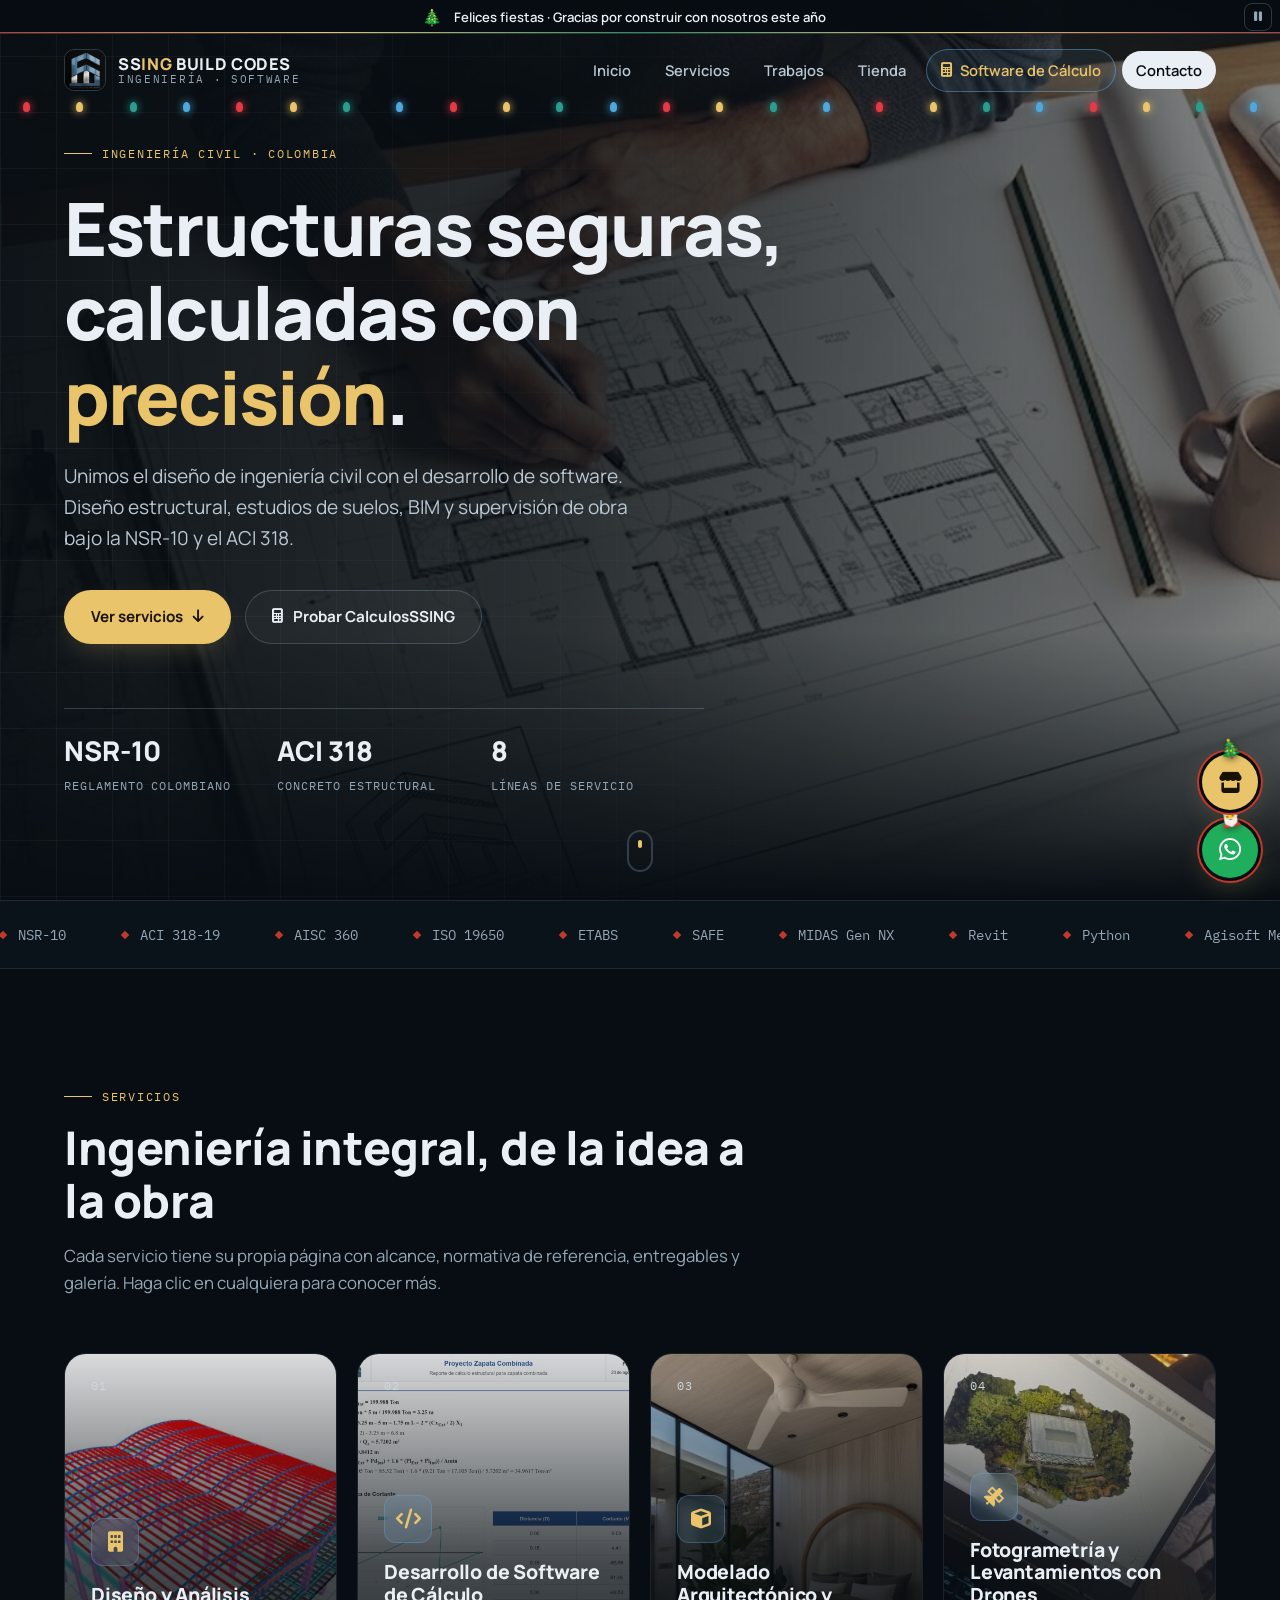
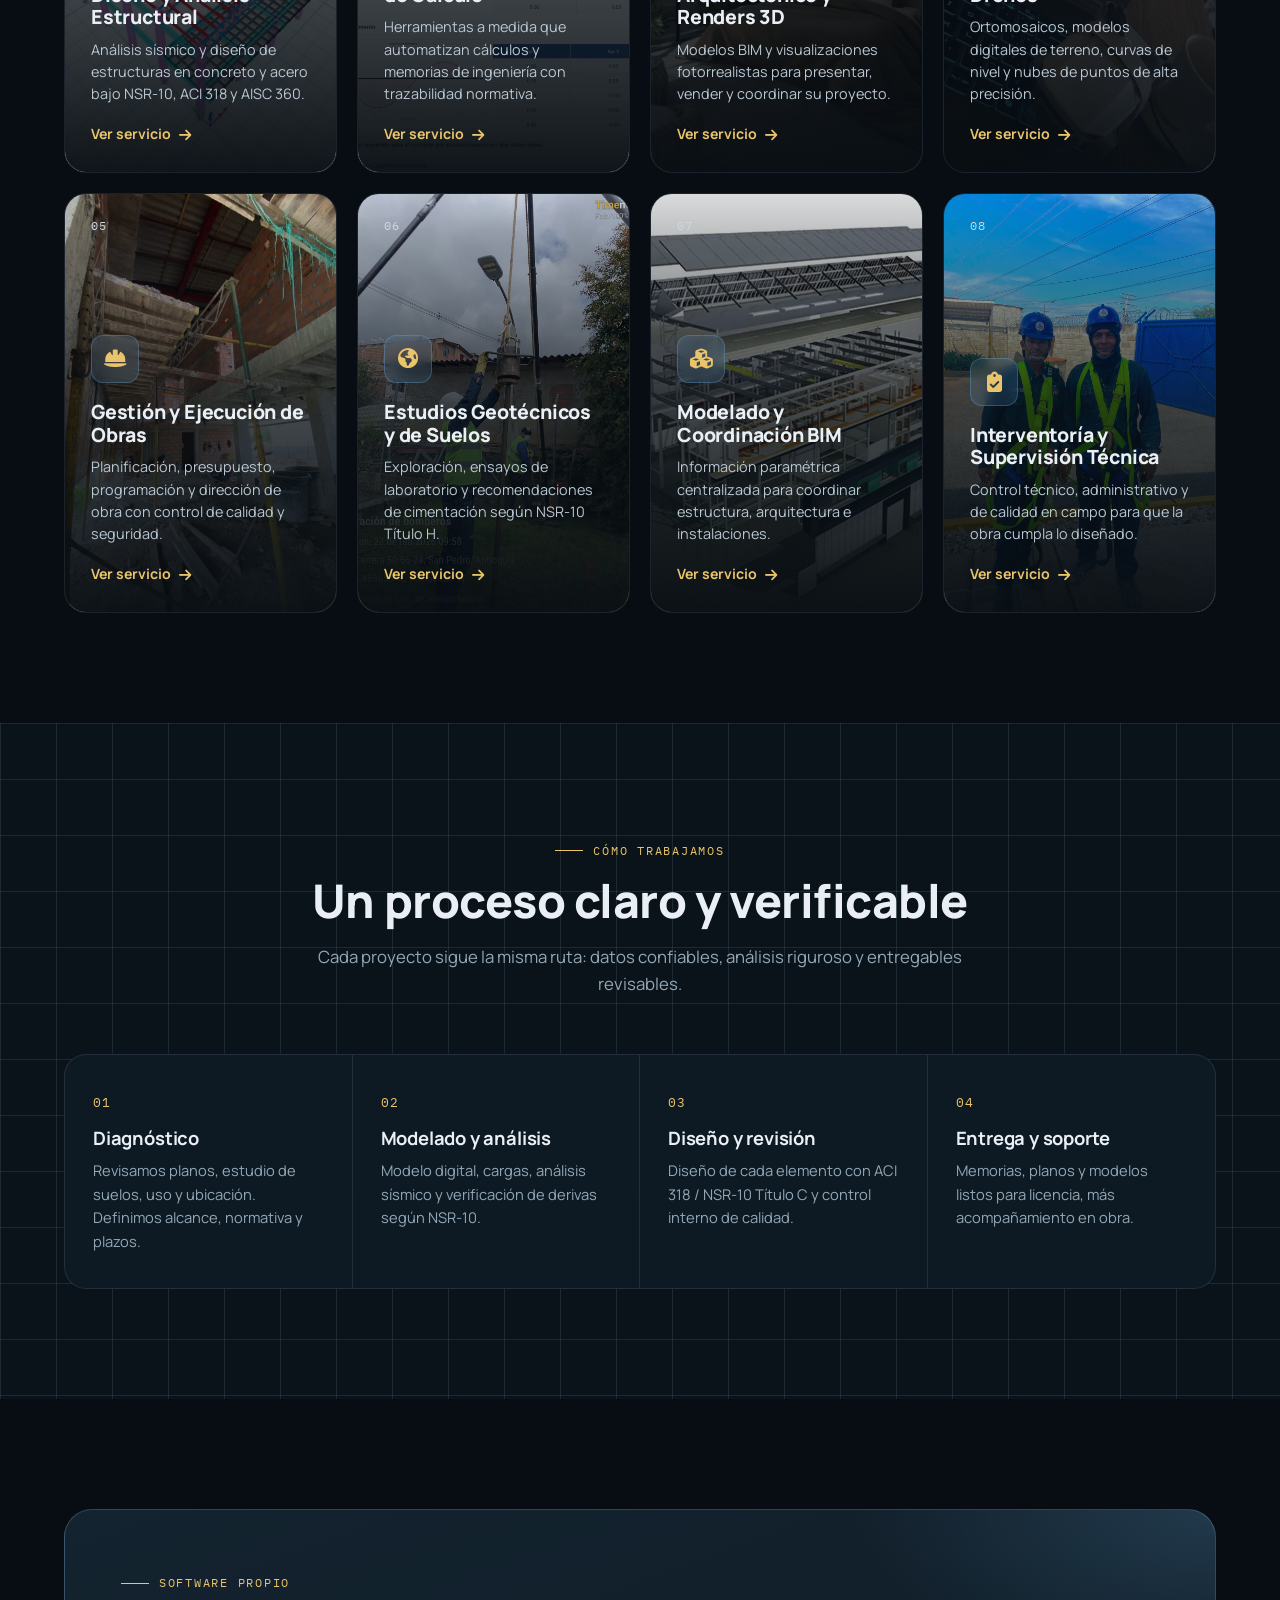
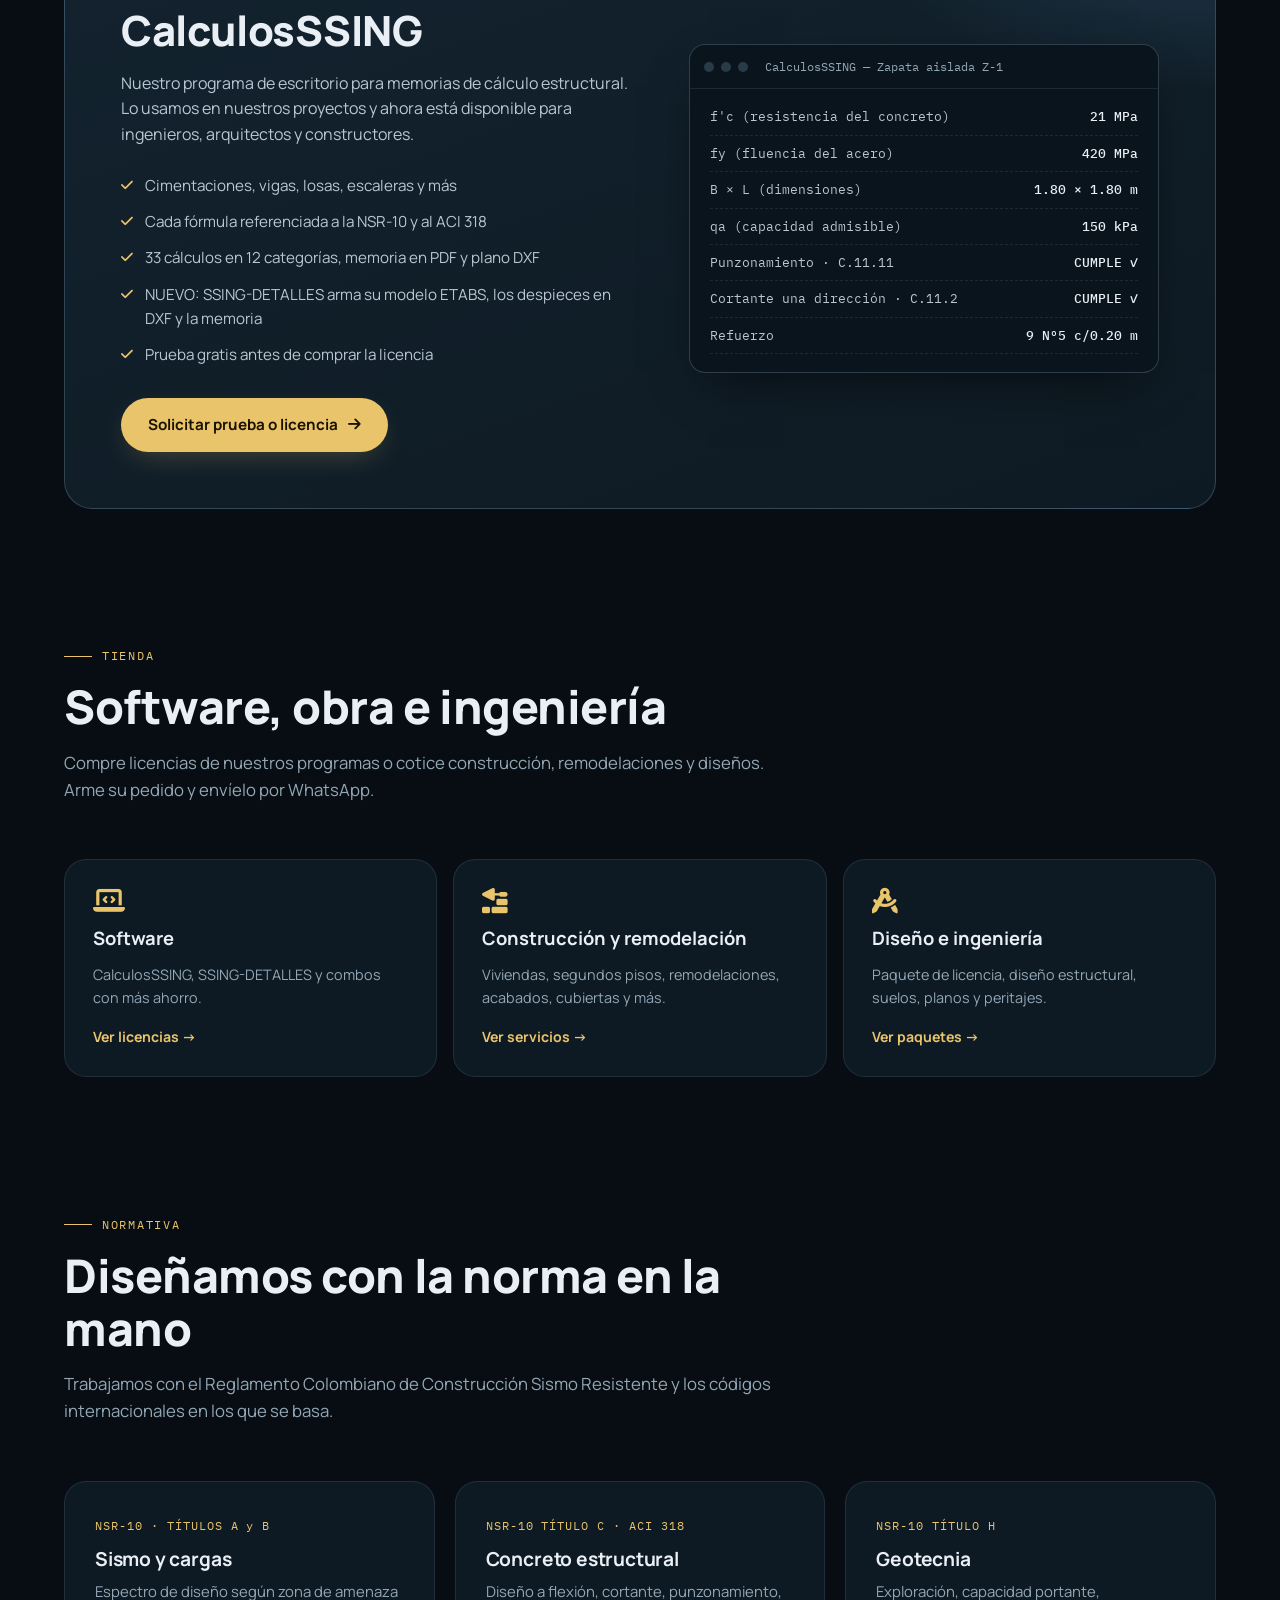
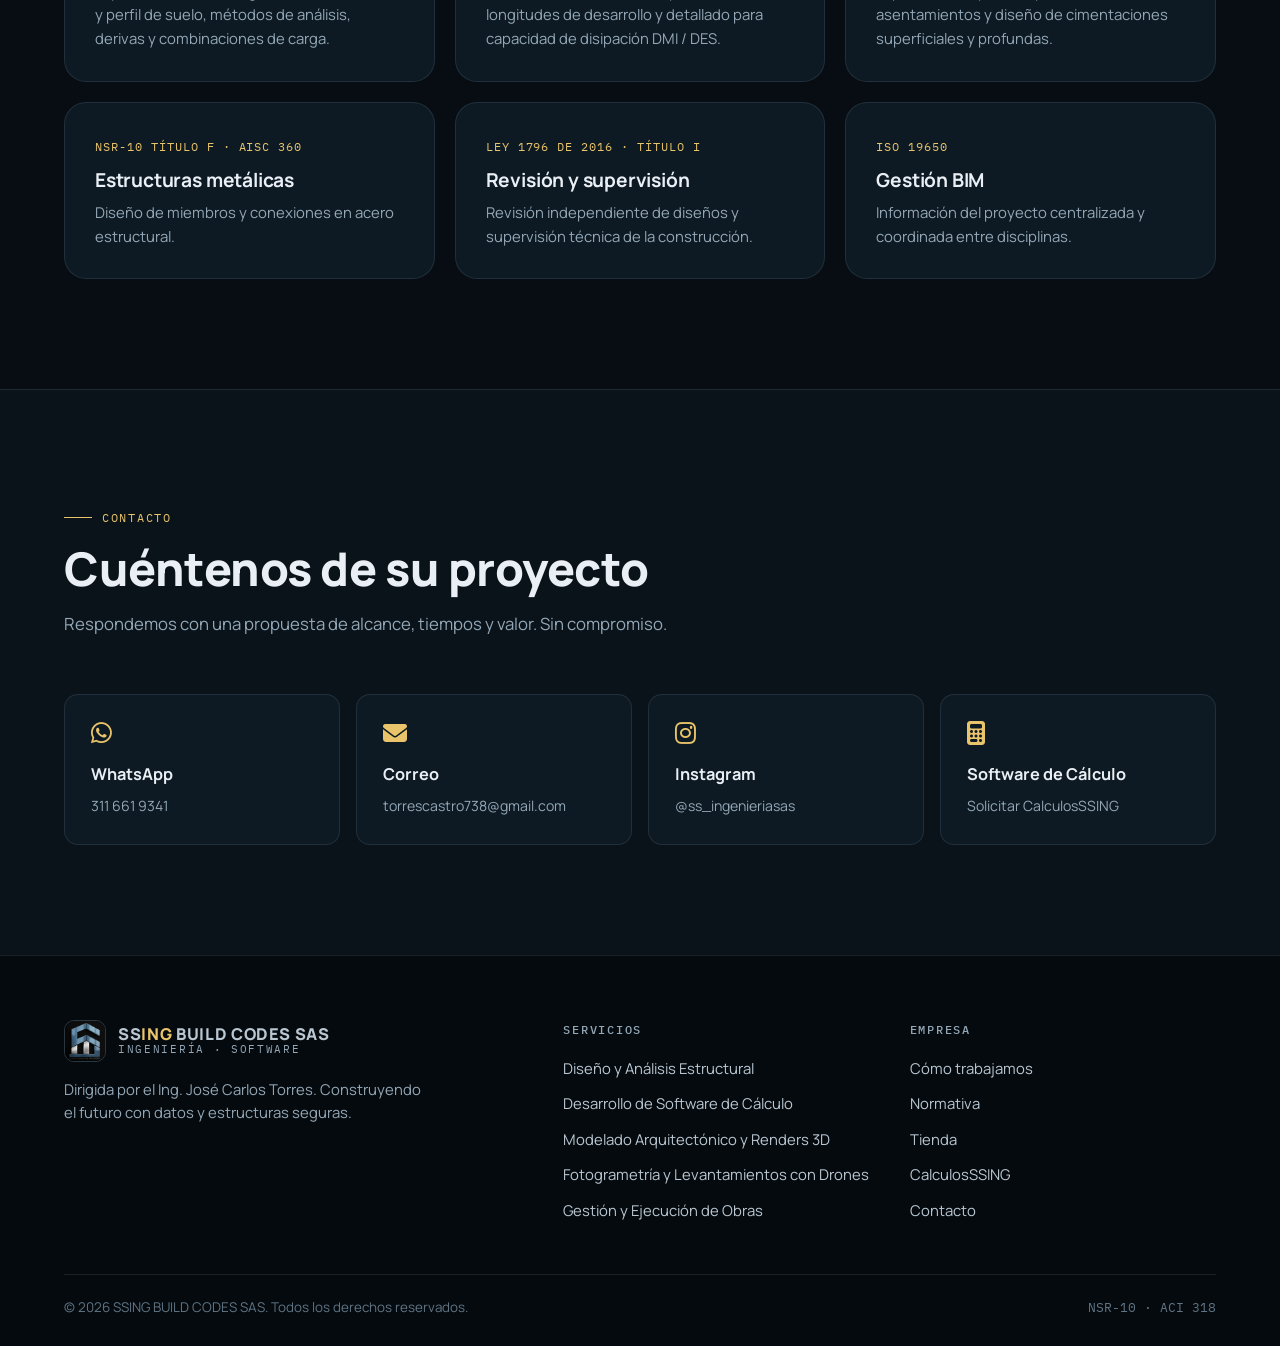
==== index.html @ d4bb4e7c "Add files via upload" ====
<!DOCTYPE html>
<html lang="es">
<head>
    <meta charset="UTF-8">
    <meta name="viewport" content="width=device-width, initial-scale=1.0">
    <title>SSING BUILD CODES SAS | Ingeniería Estructural y Software de Cálculo</title>
    <meta name="description" content="Diseño estructural NSR-10 y ACI 318, estudios de suelos, BIM, fotogrametría con drones, interventoría y software de cálculo CalculosSSING. Colombia.">
    <meta property="og:title" content="SSING BUILD CODES SAS">
    <meta property="og:description" content="Ingeniería estructural y software de cálculo bajo NSR-10 y ACI 318.">
    <meta property="og:image" content="img/fondo-hero.jpg">
    <meta name="theme-color" content="#070d12">
    <link rel="icon" href="img/logo.png">
    <link rel="preconnect" href="https://fonts.googleapis.com">
    <link rel="preconnect" href="https://fonts.gstatic.com" crossorigin>
    <link href="https://fonts.googleapis.com/css2?family=Manrope:wght@400;500;600;700;800&family=IBM+Plex+Mono:wght@400;500&display=swap" rel="stylesheet">
    <link rel="stylesheet" href="https://cdnjs.cloudflare.com/ajax/libs/font-awesome/6.4.0/css/all.min.css">
    <link rel="stylesheet" href="style.css?v=8">
</head>
<body>

    <!-- Navegación -->
    <nav class="navbar">
        <div class="container">
            <a href="#inicio" class="brand">
                <img src="img/logo.png" alt="Logo SSING">
                <span class="brand-name">SS<span>ING</span> BUILD CODES<small>INGENIERÍA · SOFTWARE</small></span>
            </a>
            <button class="nav-toggle" aria-label="Abrir menú" aria-expanded="false"><i class="fa-solid fa-bars"></i></button>
            <ul class="nav-links">
                <li><a href="#inicio">Inicio</a></li>
                <li><a href="#servicios">Servicios</a></li>
                <li><a href="#trabajos">Trabajos</a></li>
                <li><a href="tienda.html">Tienda</a></li>
                <li><a href="software.html" target="_blank" rel="noopener" class="nav-software"><i class="fa-solid fa-calculator"></i> Software de Cálculo</a></li>
                <li><a href="#contacto" class="nav-cta">Contacto</a></li>
            </ul>
        </div>
    </nav>

    <!-- Portada -->
    <header id="inicio" class="hero">
        <div class="hero-bg"></div>
        <div class="container">
            <div class="hero-content">
                <span class="eyebrow reveal">Ingeniería civil · Colombia</span>
                <h1 class="reveal d1">Estructuras seguras,<br>calculadas con <em>precisión</em>.</h1>
                <p class="lead reveal d2">Unimos el diseño de ingeniería civil con el desarrollo de software. Diseño estructural, estudios de suelos, BIM y supervisión de obra bajo la NSR-10 y el ACI 318.</p>
                <div class="hero-actions reveal d3">
                    <a href="#servicios" class="btn btn-primary">Ver servicios <i class="fa-solid fa-arrow-down"></i></a>
                    <a href="software.html" target="_blank" rel="noopener" class="btn btn-ghost"><i class="fa-solid fa-calculator"></i> Probar CalculosSSING</a>
                </div>
                <div class="hero-stats reveal d3">
                    <div><strong>NSR-10</strong><span>Reglamento colombiano</span></div>
                    <div><strong>ACI 318</strong><span>Concreto estructural</span></div>
                    <div><strong>8</strong><span>Líneas de servicio</span></div>
                </div>
            </div>
        </div>
        <span class="scroll-hint" aria-hidden="true"></span>
    </header>

    <!-- Franja de normas y herramientas -->
    <div class="trust" aria-label="Normas y herramientas">
        <div class="trust-track">
            <span>NSR-10</span><span>ACI 318-19</span><span>AISC 360</span><span>ISO 19650</span><span>ETABS</span><span>SAFE</span><span>MIDAS Gen NX</span><span>Revit</span><span>Python</span><span>Agisoft Metashape</span><span>Ley 1796 de 2016</span>
            <span>NSR-10</span><span>ACI 318-19</span><span>AISC 360</span><span>ISO 19650</span><span>ETABS</span><span>SAFE</span><span>MIDAS Gen NX</span><span>Revit</span><span>Python</span><span>Agisoft Metashape</span><span>Ley 1796 de 2016</span>
        </div>
    </div>

    <!-- Servicios (las tarjetas se crean desde js/servicios.js) -->
    <section id="servicios" class="section">
        <div class="container">
            <div class="section-head reveal">
                <span class="eyebrow">Servicios</span>
                <h2>Ingeniería integral, de la idea a la obra</h2>
                <p>Cada servicio tiene su propia página con alcance, normativa de referencia, entregables y galería. Haga clic en cualquiera para conocer más.</p>
            </div>
            <div class="services-grid" id="lista-servicios"></div>
        </div>
    </section>

    <!-- Trabajos (fotos en img/trabajos/<categoría>/1.jpg, 2.jpg... ver js/trabajos.js) -->
    <section id="trabajos" class="section" style="padding-top: 0;">
        <div class="container">
            <div class="section-head reveal">
                <span class="eyebrow">Trabajos</span>
                <h2>Proyectos realizados</h2>
                <p>Cimentaciones, cálculos, estructuras y obras en las que hemos participado.</p>
            </div>
            <div class="chips trabajos-filtros" id="trabajos-filtros"></div>
            <div class="trabajos-grid" id="trabajos-grid"></div>
        </div>
    </section>
    <div class="lightbox" id="lightbox"><img alt=""></div>

    <!-- Proceso -->
    <section id="proceso" class="section blueprint" style="background-color: var(--bg-2);">
        <div class="container">
            <div class="section-head center reveal">
                <span class="eyebrow">Cómo trabajamos</span>
                <h2>Un proceso claro y verificable</h2>
                <p>Cada proyecto sigue la misma ruta: datos confiables, análisis riguroso y entregables revisables.</p>
            </div>
            <div class="process reveal">
                <div class="step"><span class="n">01</span><h4>Diagnóstico</h4><p>Revisamos planos, estudio de suelos, uso y ubicación. Definimos alcance, normativa y plazos.</p></div>
                <div class="step"><span class="n">02</span><h4>Modelado y análisis</h4><p>Modelo digital, cargas, análisis sísmico y verificación de derivas según NSR-10.</p></div>
                <div class="step"><span class="n">03</span><h4>Diseño y revisión</h4><p>Diseño de cada elemento con ACI 318 / NSR-10 Título C y control interno de calidad.</p></div>
                <div class="step"><span class="n">04</span><h4>Entrega y soporte</h4><p>Memorias, planos y modelos listos para licencia, más acompañamiento en obra.</p></div>
            </div>
        </div>
    </section>

    <!-- Software -->
    <section class="section">
        <div class="container">
            <div class="software-band reveal">
                <div>
                    <span class="eyebrow">Software propio</span>
                    <h2>CalculosSSING</h2>
                    <p>Nuestro programa de escritorio para memorias de cálculo estructural. Lo usamos en nuestros proyectos y ahora está disponible para ingenieros, arquitectos y constructores.</p>
                    <ul class="check-list">
                        <li><i class="fa-solid fa-check"></i> Cimentaciones, vigas, losas, escaleras y más</li>
                        <li><i class="fa-solid fa-check"></i> Cada fórmula referenciada a la NSR-10 y al ACI 318</li>
                        <li><i class="fa-solid fa-check"></i> 33 cálculos en 12 categorías, memoria en PDF y plano DXF</li>
                        <li><i class="fa-solid fa-check"></i> NUEVO: SSING-DETALLES arma su modelo ETABS, los despieces en DXF y la memoria</li>
                        <li><i class="fa-solid fa-check"></i> Prueba gratis antes de comprar la licencia</li>
                    </ul>
                    <div class="hero-actions">
                        <a href="software.html" target="_blank" rel="noopener" class="btn btn-primary">Solicitar prueba o licencia <i class="fa-solid fa-arrow-right"></i></a>
                    </div>
                </div>
                <div class="mock-window" aria-hidden="true">
                    <div class="mock-bar"><i></i><i></i><i></i><span>CalculosSSING — Zapata aislada Z-1</span></div>
                    <div class="mock-body">
                        <div class="mock-row"><span>f'c (resistencia del concreto)</span><b>21 MPa</b></div>
                        <div class="mock-row"><span>fy (fluencia del acero)</span><b>420 MPa</b></div>
                        <div class="mock-row"><span>B × L (dimensiones)</span><b>1.80 × 1.80 m</b></div>
                        <div class="mock-row"><span>qa (capacidad admisible)</span><b>150 kPa</b></div>
                        <div class="mock-row"><span>Punzonamiento · C.11.11</span><b class="mock-ok">CUMPLE ✓</b></div>
                        <div class="mock-row"><span>Cortante una dirección · C.11.2</span><b class="mock-ok">CUMPLE ✓</b></div>
                        <div class="mock-row"><span>Refuerzo</span><b>9 Nº5 c/0.20 m</b></div>
                    </div>
                </div>
            </div>
        </div>
    </section>

    <!-- Tienda -->
    <section id="tienda" class="section" style="padding-top: 20px;">
        <div class="container">
            <div class="section-head reveal">
                <span class="eyebrow">Tienda</span>
                <h2>Software, obra e ingeniería</h2>
                <p>Compre licencias de nuestros programas o cotice construcción, remodelaciones y diseños. Arme su pedido y envíelo por WhatsApp.</p>
            </div>
            <div class="shop-teaser">
                <a href="tienda.html?cat=combos" class="reveal"><i class="fa-solid fa-laptop-code"></i><strong>Software</strong><span>CalculosSSING, SSING-DETALLES y combos con más ahorro.</span><em>Ver licencias →</em></a>
                <a href="tienda.html?cat=construccion" class="reveal d1"><i class="fa-solid fa-trowel-bricks"></i><strong>Construcción y remodelación</strong><span>Viviendas, segundos pisos, remodelaciones, acabados, cubiertas y más.</span><em>Ver servicios →</em></a>
                <a href="tienda.html?cat=ingenieria" class="reveal d2"><i class="fa-solid fa-compass-drafting"></i><strong>Diseño e ingeniería</strong><span>Paquete de licencia, diseño estructural, suelos, planos y peritajes.</span><em>Ver paquetes →</em></a>
            </div>
        </div>
    </section>

    <!-- Normativa -->
    <section id="normativa" class="section" style="padding-top: 20px;">
        <div class="container">
            <div class="section-head reveal">
                <span class="eyebrow">Normativa</span>
                <h2>Diseñamos con la norma en la mano</h2>
                <p>Trabajamos con el Reglamento Colombiano de Construcción Sismo Resistente y los códigos internacionales en los que se basa.</p>
            </div>
            <div class="norms-grid">
                <div class="norm-card reveal"><span class="tag">NSR-10 · TÍTULOS A y B</span><h4>Sismo y cargas</h4><p>Espectro de diseño según zona de amenaza y perfil de suelo, métodos de análisis, derivas y combinaciones de carga.</p></div>
                <div class="norm-card reveal d1"><span class="tag">NSR-10 TÍTULO C · ACI 318</span><h4>Concreto estructural</h4><p>Diseño a flexión, cortante, punzonamiento, longitudes de desarrollo y detallado para capacidad de disipación DMI / DES.</p></div>
                <div class="norm-card reveal d2"><span class="tag">NSR-10 TÍTULO H</span><h4>Geotecnia</h4><p>Exploración, capacidad portante, asentamientos y diseño de cimentaciones superficiales y profundas.</p></div>
                <div class="norm-card reveal"><span class="tag">NSR-10 TÍTULO F · AISC 360</span><h4>Estructuras metálicas</h4><p>Diseño de miembros y conexiones en acero estructural.</p></div>
                <div class="norm-card reveal d1"><span class="tag">LEY 1796 DE 2016 · TÍTULO I</span><h4>Revisión y supervisión</h4><p>Revisión independiente de diseños y supervisión técnica de la construcción.</p></div>
                <div class="norm-card reveal d2"><span class="tag">ISO 19650</span><h4>Gestión BIM</h4><p>Información del proyecto centralizada y coordinada entre disciplinas.</p></div>
            </div>
        </div>
    </section>

    <!-- Contacto -->
    <section id="contacto" class="section" style="background: var(--bg-2); border-top: 1px solid var(--line);">
        <div class="container">
            <div class="section-head reveal">
                <span class="eyebrow">Contacto</span>
                <h2>Cuéntenos de su proyecto</h2>
                <p>Respondemos con una propuesta de alcance, tiempos y valor. Sin compromiso.</p>
            </div>
            <div class="contact-grid">
                <a class="contact-card wa reveal" href="https://wa.me/573116619341?text=Hola%2C%20quiero%20informaci%C3%B3n%20sobre%20sus%20servicios" target="_blank" rel="noopener"><i class="fa-brands fa-whatsapp"></i><strong>WhatsApp</strong><span>311 661 9341</span></a>
                <a class="contact-card reveal d1" href="mailto:torrescastro738@gmail.com"><i class="fa-solid fa-envelope"></i><strong>Correo</strong><span>torrescastro738@gmail.com</span></a>
                <a class="contact-card ig reveal d2" href="https://www.instagram.com/ss_ingenieriasas/" target="_blank" rel="noopener"><i class="fa-brands fa-instagram"></i><strong>Instagram</strong><span>@ss_ingenieriasas</span></a>
                <a class="contact-card reveal d3" href="software.html" target="_blank" rel="noopener"><i class="fa-solid fa-calculator"></i><strong>Software de Cálculo</strong><span>Solicitar CalculosSSING</span></a>
            </div>
        </div>
    </section>

    <!-- Pie de página -->
    <footer>
        <div class="container">
            <div class="footer-grid">
                <div class="footer-about">
                    <a href="#inicio" class="brand"><img src="img/logo.png" alt=""><span class="brand-name">SS<span>ING</span> BUILD CODES SAS<small>INGENIERÍA · SOFTWARE</small></span></a>
                    <p>Dirigida por el Ing. José Carlos Torres. Construyendo el futuro con datos y estructuras seguras.</p>
                </div>
                <div>
                    <h5>Servicios</h5>
                    <ul id="pie-servicios"></ul>
                </div>
                <div>
                    <h5>Empresa</h5>
                    <ul>
                        <li><a href="#proceso">Cómo trabajamos</a></li>
                        <li><a href="#normativa">Normativa</a></li>
                        <li><a href="tienda.html">Tienda</a></li>
                        <li><a href="software.html" target="_blank" rel="noopener">CalculosSSING</a></li>
                        <li><a href="#contacto">Contacto</a></li>
                    </ul>
                </div>
            </div>
            <div class="footer-bottom">
                <span>&copy; <span data-anio>2026</span> SSING BUILD CODES SAS. Todos los derechos reservados.</span>
                <span class="mono">NSR-10 · ACI 318</span>
            </div>
        </div>
    </footer>

    <a href="https://wa.me/573116619341" target="_blank" rel="noopener" class="float-wa" aria-label="Escribir por WhatsApp"><i class="fa-brands fa-whatsapp"></i></a>

    <script src="js/servicios.js?v=15"></script>
    <script>
        // Tarjetas de servicios y enlaces del pie de página
        document.getElementById("lista-servicios").innerHTML = SERVICIOS.map((s, i) => `
            <a class="service-card reveal ${["", "d1", "d2", "d3"][i % 4]}" href="servicio.html?id=${s.id}">
                <div class="bg" style="background-image:url('${s.imagen}')"></div>
                <span class="num">${String(i + 1).padStart(2, "0")}</span>
                <div class="icon"><i class="fa-solid ${s.icono}"></i></div>
                <h3>${s.titulo}</h3>
                <p>${s.corto}</p>
                <span class="more">Ver servicio <i class="fa-solid fa-arrow-right"></i></span>
            </a>`).join("");
        document.getElementById("pie-servicios").innerHTML =
            SERVICIOS.slice(0, 5).map(s => `<li><a href="servicio.html?id=${s.id}">${s.titulo}</a></li>`).join("");
    </script>
    <script src="js/trabajos.js?v=7"></script>
    <script>document.write('<script src="promociones/promociones.js?t=' + Math.floor(Date.now() / 600000) + '"><\/script>');</script>
    <script src="js/tienda.js?v=16"></script>
    <script src="js/main.js?v=7"></script>
    <script src="js/temas.js?v=7"></script>
</body>
</html>
---- style.css ----
/* =========================================================
   SSING BUILD CODES SAS — Estilos generales (todas las páginas)
   Colores principales: cambie aquí y cambia toda la página.
   ========================================================= */
:root {
    --bg: #070d12;
    --bg-2: #0a131a;
    --surface: #0e1a23;
    --surface-2: #13232f;
    --line: rgba(160, 195, 225, 0.12);
    --line-strong: rgba(160, 195, 225, 0.24);
    --text: #e9eff4;
    --muted: #93a7b6;
    --soft: #b9c7d2;
    --accent: #6cb0e6;        /* azul acero claro (color del logo) */
    --accent-2: #3f7fb3;      /* azul acero oscuro */
    --accent-glow: rgba(108, 176, 230, 0.28);
    --accent-ink: #03111b;
    --silver: #cfd8e0;
    --radius: 14px;
    --radius-lg: 22px;
    --shadow: 0 20px 50px -20px rgba(0, 0, 0, 0.7);
    --max: 1200px;
    --font: 'Manrope', system-ui, -apple-system, 'Segoe UI', sans-serif;
    --mono: 'IBM Plex Mono', ui-monospace, Consolas, monospace;
    --nav-h: 74px;
}

*, *::before, *::after { margin: 0; padding: 0; box-sizing: border-box; }
html { scroll-behavior: smooth; scroll-padding-top: calc(var(--nav-h) + 10px); }
body {
    font-family: var(--font);
    background: var(--bg);
    color: var(--text);
    line-height: 1.6;
    overflow-x: hidden;
    -webkit-font-smoothing: antialiased;
}
img { max-width: 100%; display: block; }
a { color: inherit; }
::selection { background: var(--accent); color: var(--accent-ink); }

.container { width: 100%; max-width: var(--max); margin: 0 auto; padding: 0 24px; }
.mono { font-family: var(--mono); }

/* Etiqueta pequeña sobre los títulos */
.eyebrow {
    display: inline-flex; align-items: center; gap: 10px;
    font-family: var(--mono); font-size: 0.78rem; letter-spacing: 0.14em;
    text-transform: uppercase; color: var(--accent);
}
.eyebrow::before { content: ""; width: 28px; height: 1px; background: currentColor; }

h1, h2, h3, h4 { line-height: 1.15; letter-spacing: -0.01em; }
.section { padding: 110px 0; position: relative; }
.section-head { max-width: 720px; margin-bottom: 56px; }
.section-head.center { margin-left: auto; margin-right: auto; text-align: center; }
.section-head.center .eyebrow { justify-content: center; }
.section-head h2 { font-size: clamp(2rem, 4vw, 2.9rem); font-weight: 800; margin: 14px 0 16px; }
.section-head p { color: var(--muted); font-size: 1.05rem; }

/* Fondo tipo plano (cuadrícula) */
.blueprint {
    background-image:
        linear-gradient(var(--line) 1px, transparent 1px),
        linear-gradient(90deg, var(--line) 1px, transparent 1px);
    background-size: 56px 56px;
}

/* ---------- Botones ---------- */
.btn {
    display: inline-flex; align-items: center; justify-content: center; gap: 10px;
    padding: 14px 26px; border-radius: 999px; font-weight: 700; font-size: 0.95rem;
    text-decoration: none; border: 1px solid transparent; cursor: pointer;
    transition: transform .25s ease, box-shadow .25s ease, background .25s ease, color .25s ease, border-color .25s ease;
    font-family: inherit;
}
.btn i { font-size: 0.95em; }
.btn-primary { background: var(--accent); color: var(--accent-ink); box-shadow: 0 10px 30px -10px var(--accent-glow); }
.btn-primary:hover { transform: translateY(-2px); box-shadow: 0 16px 36px -10px var(--accent); }
.btn-ghost { border-color: var(--line-strong); color: var(--text); background: rgba(255,255,255,0.03); }
.btn-ghost:hover { border-color: var(--accent); color: var(--accent); }
.btn-whatsapp { background: #1fae5b; color: #fff; }
.btn-whatsapp:hover { background: #22c364; transform: translateY(-2px); }
.btn-block { width: 100%; }

/* ---------- Barra de navegación ---------- */
.navbar {
    position: fixed; inset: 0 0 auto 0; height: var(--nav-h); z-index: 1000;
    display: flex; align-items: center;
    transition: background .3s ease, border-color .3s ease, backdrop-filter .3s ease;
    border-bottom: 1px solid transparent;
}
.navbar.scrolled, .navbar.solid {
    background: rgba(7, 13, 18, 0.82);
    backdrop-filter: blur(14px); -webkit-backdrop-filter: blur(14px);
    border-bottom-color: var(--line);
}
.navbar .container { display: flex; align-items: center; justify-content: space-between; gap: 24px; }
.brand { display: flex; align-items: center; gap: 12px; text-decoration: none; }
.brand img { width: 42px; height: 42px; border-radius: 10px; object-fit: cover; border: 1px solid var(--line-strong); }
.brand-name { font-weight: 800; font-size: 1.02rem; letter-spacing: 0.04em; line-height: 1.1; }
.brand-name span { color: var(--accent); }
.brand-name small { display: block; font-family: var(--mono); font-weight: 400; font-size: 0.66rem; letter-spacing: 0.16em; color: var(--muted); }

.nav-links { list-style: none; display: flex; align-items: center; gap: 6px; }
.nav-links a {
    text-decoration: none; color: var(--soft); font-weight: 600; font-size: 0.92rem;
    padding: 9px 14px; border-radius: 999px; transition: color .2s ease, background .2s ease;
}
.nav-links a:hover, .nav-links a.active { color: var(--text); background: rgba(255,255,255,0.05); }
.nav-links .nav-software {
    color: var(--accent); border: 1px solid rgba(108,176,230,0.45); background: rgba(108,176,230,0.08);
    display: inline-flex; align-items: center; gap: 8px;
}
.nav-links .nav-software:hover { background: var(--accent); color: var(--accent-ink); }
.nav-links .nav-cta { background: var(--text); color: var(--bg); }
.nav-links .nav-cta:hover { background: var(--accent); color: var(--accent-ink); }

.nav-toggle {
    display: none; width: 44px; height: 44px; border-radius: 12px; border: 1px solid var(--line-strong);
    background: transparent; color: var(--text); font-size: 1.1rem; cursor: pointer;
}

/* ---------- Hero ---------- */
.hero {
    position: relative; min-height: 100vh; display: flex; align-items: center;
    padding: calc(var(--nav-h) + 40px) 0 80px; overflow: hidden; isolation: isolate;
}
.hero-bg { position: absolute; inset: 0; z-index: -2; background: url('img/fondo-hero.jpg') center/cover no-repeat; transform: scale(1.06); animation: heroZoom 18s ease-out forwards; }
@keyframes heroZoom { to { transform: scale(1); } }
.hero::before {
    content: ""; position: absolute; inset: 0; z-index: -1;
    background:
        linear-gradient(90deg, rgba(7,13,18,0.96) 0%, rgba(7,13,18,0.82) 45%, rgba(7,13,18,0.45) 100%),
        linear-gradient(0deg, var(--bg) 0%, transparent 30%);
}
.hero::after {
    content: ""; position: absolute; inset: 0; z-index: -1; opacity: .5;
    background-image: linear-gradient(var(--line) 1px, transparent 1px), linear-gradient(90deg, var(--line) 1px, transparent 1px);
    background-size: 56px 56px;
    mask-image: linear-gradient(90deg, #000 0%, transparent 70%);
    -webkit-mask-image: linear-gradient(90deg, #000 0%, transparent 70%);
}
.hero-content { max-width: 760px; }
.hero h1 { font-size: clamp(2.5rem, 6vw, 4.6rem); font-weight: 800; margin: 22px 0 22px; letter-spacing: -0.025em; }
.hero h1 em { font-style: normal; color: var(--accent); }
.hero p.lead { font-size: clamp(1.02rem, 1.6vw, 1.2rem); color: var(--soft); max-width: 600px; margin-bottom: 36px; }
.hero-actions { display: flex; flex-wrap: wrap; gap: 14px; }
.hero-stats {
    margin-top: 64px; display: grid; grid-template-columns: repeat(3, minmax(0, 1fr)); max-width: 640px;
    border-top: 1px solid var(--line-strong);
}
.hero-stats div { padding: 20px 20px 0 0; }
.hero-stats strong { display: block; font-size: 1.7rem; font-weight: 800; }
.hero-stats span { font-family: var(--mono); font-size: 0.74rem; letter-spacing: 0.08em; color: var(--muted); text-transform: uppercase; }
.scroll-hint {
    position: absolute; bottom: 28px; left: 50%; transform: translateX(-50%);
    width: 26px; height: 42px; border: 2px solid var(--line-strong); border-radius: 14px;
}
.scroll-hint::after {
    content: ""; position: absolute; top: 8px; left: 50%; width: 4px; height: 8px; margin-left: -2px;
    border-radius: 2px; background: var(--accent); animation: scrollDot 1.8s infinite;
}
@keyframes scrollDot { 0% { opacity: 0; transform: translateY(0); } 40% { opacity: 1; } 100% { opacity: 0; transform: translateY(14px); } }

/* ---------- Franja de normas / herramientas ---------- */
.trust { border-top: 1px solid var(--line); border-bottom: 1px solid var(--line); background: var(--bg-2); overflow: hidden; }
.trust-track { display: flex; gap: 56px; padding: 22px 0; width: max-content; animation: marquee 38s linear infinite; }
.trust:hover .trust-track { animation-play-state: paused; }
.trust-track span { font-family: var(--mono); font-size: 0.9rem; color: var(--muted); white-space: nowrap; display: flex; align-items: center; gap: 12px; }
.trust-track span::before { content: ""; width: 6px; height: 6px; background: var(--accent-2); transform: rotate(45deg); }
@keyframes marquee { to { transform: translateX(-50%); } }

/* ---------- Servicios ---------- */
.services-grid { display: grid; grid-template-columns: repeat(4, minmax(0, 1fr)); gap: 20px; }
.service-card {
    position: relative; display: flex; flex-direction: column; justify-content: flex-end;
    min-height: 420px; padding: 26px; border-radius: var(--radius-lg); overflow: hidden;
    text-decoration: none; color: var(--text); border: 1px solid var(--line); isolation: isolate;
    transition: transform .35s ease, border-color .35s ease, box-shadow .35s ease;
}
.service-card .bg { position: absolute; inset: 0; z-index: -2; background-size: cover; background-position: center; transition: transform .8s ease; }
.service-card::before {
    content: ""; position: absolute; inset: 0; z-index: -1;
    background: linear-gradient(180deg, rgba(7,13,18,0.15) 0%, rgba(7,13,18,0.75) 50%, rgba(7,13,18,0.97) 100%);
}
.service-card:hover { transform: translateY(-6px); border-color: rgba(108,176,230,0.5); box-shadow: var(--shadow); }
.service-card:hover .bg { transform: scale(1.08); }
.service-card .num { position: absolute; top: 22px; left: 26px; font-family: var(--mono); font-size: 0.78rem; color: var(--silver); letter-spacing: 0.1em; }
.service-card .icon {
    width: 48px; height: 48px; border-radius: 12px; display: grid; place-items: center; margin-bottom: 18px;
    background: rgba(108,176,230,0.14); color: var(--accent); font-size: 1.25rem; border: 1px solid rgba(108,176,230,0.3);
    backdrop-filter: blur(6px);
}
.service-card h3 { font-size: 1.22rem; font-weight: 800; margin-bottom: 10px; }
.service-card p { color: var(--soft); font-size: 0.9rem; line-height: 1.55; }
.service-card .more {
    margin-top: 18px; display: inline-flex; align-items: center; gap: 8px;
    font-weight: 700; font-size: 0.88rem; color: var(--accent);
}
.service-card .more i { transition: transform .3s ease; }
.service-card:hover .more i { transform: translateX(5px); }

/* ---------- Galería de trabajos ---------- */
.trabajos-filtros { margin-bottom: 26px; }
.trabajos-filtros .chip { cursor: pointer; font-size: 0.82rem; padding: 8px 16px; transition: all .2s; }
.trabajos-filtros .chip small { opacity: .6; margin-left: 4px; }
.trabajos-filtros .chip:hover { border-color: var(--accent); color: var(--accent); }
.trabajos-filtros .chip.activo { background: var(--accent); border-color: var(--accent); color: var(--accent-ink); }
.trabajos-grid { columns: 4 260px; column-gap: 14px; }
.trabajos-grid figure { break-inside: avoid; margin-bottom: 14px; position: relative; border-radius: var(--radius); overflow: hidden; border: 1px solid var(--line); cursor: zoom-in; background: var(--surface); }
.trabajos-grid figure[hidden] { display: none; }
.trabajos-grid img { width: 100%; height: auto; transition: transform .6s ease; }
.trabajos-grid figure:hover img { transform: scale(1.04); }
.trabajos-grid figcaption { position: absolute; inset: auto 0 0 0; padding: 30px 14px 12px; font-size: 0.84rem; color: var(--text); background: linear-gradient(transparent, rgba(7,13,18,0.92)); opacity: 0; transition: opacity .3s; }
.trabajos-grid figcaption span { display: block; font-family: var(--mono); font-size: 0.7rem; color: var(--accent); letter-spacing: .08em; text-transform: uppercase; }
.trabajos-grid figure:hover figcaption { opacity: 1; }
@media (hover: none) { .trabajos-grid figcaption { opacity: 1; } }

/* ---------- Proceso ---------- */
.process { display: grid; grid-template-columns: repeat(4, minmax(0, 1fr)); gap: 0; border: 1px solid var(--line); border-radius: var(--radius-lg); overflow: hidden; background: var(--surface); }
.step { padding: 34px 28px; border-right: 1px solid var(--line); position: relative; }
.step:last-child { border-right: 0; }
.step .n { font-family: var(--mono); color: var(--accent); font-size: 0.82rem; letter-spacing: 0.1em; }
.step h4 { font-size: 1.15rem; margin: 14px 0 10px; }
.step p { color: var(--muted); font-size: 0.92rem; }

/* ---------- Banda del software ---------- */
.software-band {
    display: grid; grid-template-columns: 1.1fr 1fr; gap: 50px; align-items: center;
    padding: 56px; border-radius: 28px; border: 1px solid var(--line-strong);
    background:
        radial-gradient(600px 300px at 100% 0%, rgba(108,176,230,0.18), transparent 60%),
        linear-gradient(160deg, var(--surface-2), var(--surface));
    position: relative; overflow: hidden;
}
.software-band h2 { font-size: clamp(1.9rem, 3.6vw, 2.6rem); font-weight: 800; margin: 14px 0 16px; }
.software-band p { color: var(--soft); margin-bottom: 26px; }
.check-list { list-style: none; display: grid; gap: 12px; margin-bottom: 30px; }
.check-list li { display: flex; gap: 12px; color: var(--soft); font-size: 0.95rem; }
.check-list li i { color: var(--accent); margin-top: 5px; font-size: 0.85rem; }
.mock-window {
    border-radius: 16px; border: 1px solid var(--line-strong); background: #0a141c; box-shadow: var(--shadow); overflow: hidden;
    font-family: var(--mono); font-size: 0.8rem;
}
.mock-bar { display: flex; gap: 7px; padding: 12px 14px; border-bottom: 1px solid var(--line); align-items: center; }
.mock-bar i { width: 10px; height: 10px; border-radius: 50%; background: #2a3b48; display: block; }
.mock-bar span { margin-left: 10px; color: var(--muted); font-size: 0.75rem; }
.mock-body { padding: 18px 20px; display: grid; gap: 8px; color: var(--soft); }
.mock-row { display: flex; justify-content: space-between; border-bottom: 1px dashed var(--line); padding-bottom: 7px; }
.mock-row b { color: var(--text); font-weight: 500; }
.mock-ok { color: #5fd39a; }

/* ---------- Normativa / valores ---------- */
.norms-grid { display: grid; grid-template-columns: repeat(3, minmax(0, 1fr)); gap: 20px; }
.norm-card { padding: 30px; border-radius: var(--radius-lg); border: 1px solid var(--line); background: var(--surface); transition: border-color .3s ease, transform .3s ease; }
.norm-card:hover { border-color: var(--line-strong); transform: translateY(-3px); }
.norm-card .tag { font-family: var(--mono); font-size: 0.76rem; color: var(--accent); letter-spacing: 0.08em; }
.norm-card h4 { font-size: 1.2rem; margin: 10px 0 10px; }
.norm-card p { color: var(--muted); font-size: 0.93rem; }

/* ---------- Contacto ---------- */
.contact-grid { display: grid; grid-template-columns: repeat(4, minmax(0, 1fr)); gap: 16px; }
.contact-card {
    display: flex; flex-direction: column; gap: 8px; padding: 26px; border-radius: var(--radius); text-decoration: none;
    border: 1px solid var(--line); background: var(--surface); transition: all .3s ease;
}
.contact-card i { font-size: 1.5rem; color: var(--accent); margin-bottom: 8px; }
.contact-card strong { font-size: 1.02rem; }
.contact-card span { color: var(--muted); font-size: 0.88rem; word-break: break-word; }
.contact-card:hover { transform: translateY(-4px); border-color: var(--accent); box-shadow: 0 14px 30px -14px var(--accent-glow); }
.contact-card.wa:hover { border-color: #22c364; } .contact-card.wa:hover i { color: #22c364; }
.contact-card.ig:hover { border-color: #e1306c; } .contact-card.ig:hover i { color: #e1306c; }

/* ---------- Pie de página ---------- */
footer { border-top: 1px solid var(--line); background: #050a0e; padding: 64px 0 28px; }
.footer-grid { display: grid; grid-template-columns: 1.5fr 1fr 1fr; gap: 40px; }
.footer-grid h5 { font-family: var(--mono); font-size: 0.78rem; letter-spacing: 0.14em; text-transform: uppercase; color: var(--muted); margin-bottom: 16px; font-weight: 500; }
.footer-grid ul { list-style: none; display: grid; gap: 10px; }
.footer-grid a { text-decoration: none; color: var(--soft); font-size: 0.93rem; transition: color .2s; }
.footer-grid a:hover { color: var(--accent); }
.footer-about p { color: var(--muted); font-size: 0.93rem; margin-top: 16px; max-width: 360px; }
.footer-bottom { margin-top: 50px; padding-top: 22px; border-top: 1px solid var(--line); display: flex; justify-content: space-between; flex-wrap: wrap; gap: 10px; color: #5f7484; font-size: 0.84rem; }

/* Botón flotante de WhatsApp */
.float-wa {
    position: fixed; right: 22px; bottom: 22px; z-index: 990; width: 56px; height: 56px; border-radius: 50%;
    display: grid; place-items: center; background: #1fae5b; color: #fff; font-size: 1.6rem; text-decoration: none;
    box-shadow: 0 10px 30px -8px rgba(31,174,91,0.7); transition: transform .25s ease;
}
.float-wa:hover { transform: scale(1.08); }
.float-shop {
    position: fixed; right: 22px; bottom: 90px; z-index: 990; width: 56px; height: 56px; border-radius: 50%;
    display: grid; place-items: center; background: var(--accent); color: var(--accent-ink); font-size: 1.3rem; text-decoration: none;
    box-shadow: 0 10px 30px -8px var(--accent-glow); transition: transform .25s ease;
}
.float-shop:hover { transform: scale(1.08); }
.float-label {
    position: absolute; right: 66px; top: 50%; transform: translateY(-50%); white-space: nowrap; pointer-events: none;
    padding: 6px 12px; border-radius: 8px; background: var(--text); color: var(--bg); font-size: 0.8rem; font-weight: 700;
    opacity: 0; transition: opacity .2s;
}
.float-shop:hover .float-label { opacity: 1; }
.float-badge {
    position: absolute; top: -6px; right: -6px; padding: 2px 6px; border-radius: 999px; font-size: 0.68rem; font-weight: 800;
    background: #e63946; color: #fff; border: 2px solid var(--bg); animation: pulso 1.6s ease-in-out infinite;
}
.float-badge.izq { right: auto; left: -8px; }
@keyframes pulso { 50% { transform: scale(1.12); } }
.promo-pill {
    display: inline-flex; align-items: center; gap: 10px; margin-bottom: 20px; padding: 7px 16px 7px 7px; border-radius: 999px;
    border: 1px solid rgba(230,57,70,.5); background: rgba(230,57,70,.12); color: var(--text); text-decoration: none; font-size: 0.86rem;
}
.promo-pill b { background: #e63946; color: #fff; border-radius: 999px; padding: 3px 10px; }
.promo-pill:hover { background: rgba(230,57,70,.2); }

/* ---------- Animación al aparecer ---------- */
.reveal { opacity: 0; transform: translateY(24px); transition: opacity .8s ease, transform .8s ease; }
.reveal.visible { opacity: 1; transform: none; }
.reveal.d1 { transition-delay: .08s; } .reveal.d2 { transition-delay: .16s; } .reveal.d3 { transition-delay: .24s; }

/* =========================================================
   PÁGINA DE SERVICIO (servicio.html)
   ========================================================= */
.page-hero { position: relative; padding: calc(var(--nav-h) + 70px) 0 70px; overflow: hidden; isolation: isolate; border-bottom: 1px solid var(--line); }
.page-hero .hero-bg { animation: none; transform: none; }
.page-hero::before {
    content: ""; position: absolute; inset: 0; z-index: -1;
    background: linear-gradient(90deg, rgba(7,13,18,0.97) 0%, rgba(7,13,18,0.86) 55%, rgba(7,13,18,0.6) 100%);
}
.breadcrumb { font-family: var(--mono); font-size: 0.8rem; color: var(--muted); margin-bottom: 22px; }
.breadcrumb a { text-decoration: none; color: var(--muted); }
.breadcrumb a:hover { color: var(--accent); }
.page-hero-grid { display: grid; grid-template-columns: 1.3fr 1fr; gap: 50px; align-items: center; }
.page-hero h1 { font-size: clamp(2.2rem, 5vw, 3.6rem); font-weight: 800; margin: 16px 0 18px; }
.page-hero p.lead { color: var(--soft); font-size: 1.1rem; max-width: 620px; margin-bottom: 28px; }
.page-hero .drawing { border: 1px solid var(--line-strong); border-radius: var(--radius-lg); background: rgba(7,13,18,0.6); backdrop-filter: blur(4px); padding: 20px; }
.drawing svg { width: 100%; height: auto; display: block; }
.drawing figcaption { font-family: var(--mono); font-size: 0.74rem; color: var(--muted); margin-top: 10px; display: flex; justify-content: space-between; }

.detail-grid { display: grid; grid-template-columns: 1.6fr 1fr; gap: 50px; align-items: start; }
.prose p { color: var(--soft); margin-bottom: 18px; font-size: 1.02rem; }
.prose h3 { font-size: 1.5rem; margin: 46px 0 18px; }
.prose h3:first-child { margin-top: 0; }
.feature-list { display: grid; grid-template-columns: repeat(2, minmax(0, 1fr)); gap: 14px; list-style: none; }
.feature-list li { padding: 18px 20px; border: 1px solid var(--line); border-radius: var(--radius); background: var(--surface); display: flex; gap: 14px; color: var(--soft); font-size: 0.94rem; }
.feature-list li i { color: var(--accent); margin-top: 4px; }

.side-card { position: sticky; top: calc(var(--nav-h) + 20px); padding: 28px; border-radius: var(--radius-lg); border: 1px solid var(--line-strong); background: var(--surface); display: grid; gap: 24px; }
.side-card h4 { font-family: var(--mono); font-size: 0.78rem; letter-spacing: 0.12em; text-transform: uppercase; color: var(--muted); font-weight: 500; margin-bottom: 12px; }
.chips { display: flex; flex-wrap: wrap; gap: 8px; }
.chip { font-family: var(--mono); font-size: 0.78rem; padding: 6px 12px; border-radius: 999px; border: 1px solid var(--line-strong); color: var(--silver); background: rgba(255,255,255,0.02); }

.norm-table { width: 100%; border-collapse: collapse; font-size: 0.93rem; border: 1px solid var(--line); border-radius: var(--radius); overflow: hidden; }
.norm-table th, .norm-table td { text-align: left; padding: 14px 18px; border-bottom: 1px solid var(--line); vertical-align: top; }
.norm-table th { font-family: var(--mono); font-weight: 500; color: var(--accent); white-space: nowrap; background: var(--surface); width: 1%; }
.norm-table td { color: var(--soft); }
.norm-table tr:last-child th, .norm-table tr:last-child td { border-bottom: 0; }

.gallery { display: grid; grid-template-columns: repeat(3, minmax(0, 1fr)); gap: 14px; }
.gallery figure { position: relative; border-radius: var(--radius); overflow: hidden; border: 1px solid var(--line); aspect-ratio: 4 / 3; cursor: zoom-in; background: var(--surface); }
.gallery figure.wide { grid-column: span 2; aspect-ratio: auto; }
.gallery img { width: 100%; height: 100%; object-fit: cover; transition: transform .6s ease; }
.gallery figure:hover img { transform: scale(1.05); }
.gallery figcaption { position: absolute; inset: auto 0 0 0; padding: 30px 16px 12px; font-size: 0.82rem; color: var(--silver); background: linear-gradient(transparent, rgba(7,13,18,0.9)); }

.lightbox { position: fixed; inset: 0; z-index: 3000; background: rgba(3,7,10,0.94); display: none; align-items: center; justify-content: center; padding: 30px; cursor: zoom-out; }
.lightbox.open { display: flex; }
.lightbox img { max-height: 88vh; border-radius: 10px; box-shadow: var(--shadow); }

.deliverables { display: grid; grid-template-columns: repeat(3, minmax(0, 1fr)); gap: 14px; }
.deliverables div { padding: 22px; border-left: 2px solid var(--accent-2); background: linear-gradient(90deg, rgba(108,176,230,0.06), transparent); border-radius: 0 var(--radius) var(--radius) 0; }
.deliverables strong { display: block; margin-bottom: 6px; }
.deliverables span { color: var(--muted); font-size: 0.9rem; }

.faq details { border: 1px solid var(--line); border-radius: var(--radius); background: var(--surface); margin-bottom: 10px; }
.faq summary { padding: 18px 22px; cursor: pointer; font-weight: 700; list-style: none; display: flex; justify-content: space-between; gap: 16px; }
.faq summary::-webkit-details-marker { display: none; }
.faq summary::after { content: "+"; font-family: var(--mono); color: var(--accent); font-size: 1.2rem; transition: transform .2s; }
.faq details[open] summary::after { transform: rotate(45deg); }
.faq details p { padding: 0 22px 20px; color: var(--soft); }

.other-services { display: grid; grid-template-columns: repeat(4, minmax(0, 1fr)); gap: 14px; }
.other-services a { padding: 20px; border: 1px solid var(--line); border-radius: var(--radius); text-decoration: none; background: var(--surface); transition: all .25s; display: flex; gap: 14px; align-items: center; font-weight: 600; font-size: 0.92rem; }
.other-services a i { color: var(--accent); }
.other-services a:hover { border-color: var(--accent); transform: translateY(-3px); }

.cta-band { text-align: center; padding: 64px 30px; border-radius: 28px; border: 1px solid var(--line-strong); background: radial-gradient(500px 240px at 50% 0%, rgba(108,176,230,0.16), transparent 70%), var(--surface); }
.cta-band h2 { font-size: clamp(1.8rem, 3.5vw, 2.4rem); margin-bottom: 12px; }
.cta-band p { color: var(--muted); margin-bottom: 28px; }
.cta-band .hero-actions { justify-content: center; }

/* =========================================================
   PÁGINA DEL SOFTWARE (software.html)
   ========================================================= */
.sw-layout { display: grid; grid-template-columns: 1.15fr 1fr; grid-template-areas: "video form" "info form"; column-gap: 40px; row-gap: 0; align-items: start; }
.sw-video { grid-area: video; }
.sw-info { grid-area: info; }
.sw-layout .form-card { grid-area: form; }
.video-frame { border-radius: var(--radius-lg); overflow: hidden; border: 1px solid var(--line-strong); background: #050a0e; box-shadow: var(--shadow); aspect-ratio: 16 / 9; position: relative; }
.video-frame video, .video-frame iframe { width: 100%; height: 100%; display: block; object-fit: cover; border: 0; }
.video-empty { position: absolute; inset: 0; display: none; flex-direction: column; align-items: center; justify-content: center; gap: 12px; text-align: center; padding: 20px; color: var(--muted); }
.video-frame.sin-video .video-empty { display: flex; }
.video-frame.sin-video video { display: none; }
.video-empty i { font-size: 2.6rem; color: var(--accent); }
.sw-features { margin-top: 26px; display: grid; grid-template-columns: repeat(2, minmax(0, 1fr)); gap: 12px; }
.sw-features div { padding: 16px 18px; border: 1px solid var(--line); border-radius: var(--radius); background: var(--surface); font-size: 0.9rem; color: var(--soft); display: flex; gap: 12px; }
.sw-features i { color: var(--accent); margin-top: 4px; }

.form-card { padding: 34px; border-radius: var(--radius-lg); border: 1px solid var(--line-strong); background: linear-gradient(160deg, var(--surface-2), var(--surface)); position: sticky; top: calc(var(--nav-h) + 20px); }
.form-card h2 { font-size: 1.6rem; margin-bottom: 6px; }
.form-card > p { color: var(--muted); font-size: 0.93rem; margin-bottom: 24px; }
.tipo-switch { display: grid; grid-template-columns: 1fr 1fr; gap: 8px; padding: 5px; border-radius: 14px; background: var(--bg); border: 1px solid var(--line); margin-bottom: 20px; }
.tipo-switch label { cursor: pointer; text-align: center; padding: 11px 8px; border-radius: 10px; font-weight: 700; font-size: 0.88rem; color: var(--muted); transition: all .2s; }
.tipo-switch input { position: absolute; opacity: 0; pointer-events: none; }
.tipo-switch input:checked + label { background: var(--accent); color: var(--accent-ink); }
.tipo-switch input:focus-visible + label { outline: 2px solid var(--accent); outline-offset: 2px; }
.form-grid { display: grid; grid-template-columns: 1fr 1fr; gap: 14px; }
.field { display: grid; gap: 6px; }
.field.full { grid-column: 1 / -1; }
.field label { font-size: 0.82rem; color: var(--soft); font-weight: 600; }
.field label b { color: var(--accent); }
.field input, .field select {
    width: 100%; padding: 12px 14px; border-radius: 10px; border: 1px solid var(--line-strong);
    background: var(--bg); color: var(--text); font: inherit; font-size: 0.94rem; transition: border-color .2s, box-shadow .2s;
}
.field input:focus, .field select:focus { outline: none; border-color: var(--accent); box-shadow: 0 0 0 3px var(--accent-glow); }
.field input.error { border-color: #e5686b; }
.field small { color: var(--muted); font-size: 0.76rem; }
.terms { display: flex; gap: 10px; align-items: flex-start; margin: 18px 0 6px; font-size: 0.86rem; color: var(--soft); }
.terms input { margin-top: 4px; accent-color: var(--accent); width: 16px; height: 16px; flex-shrink: 0; }
.terms button { background: none; border: 0; color: var(--accent); font: inherit; cursor: pointer; text-decoration: underline; padding: 0; }
.form-error { color: #ff8f91; font-size: 0.86rem; min-height: 1.3em; margin: 6px 0 10px; }
.form-actions { display: grid; gap: 10px; }
.form-actions .row { display: grid; grid-template-columns: 1fr 1fr; gap: 10px; }
.legal { font-size: 0.76rem; color: var(--muted); margin-top: 16px; }

.modal { position: fixed; inset: 0; z-index: 3000; background: rgba(3,7,10,0.85); display: none; align-items: center; justify-content: center; padding: 20px; }
.modal.open { display: flex; }
.modal-box { width: min(720px, 100%); max-height: 86vh; display: flex; flex-direction: column; border-radius: var(--radius-lg); background: var(--surface); border: 1px solid var(--line-strong); overflow: hidden; }
.modal-head { display: flex; justify-content: space-between; align-items: center; padding: 18px 24px; border-bottom: 1px solid var(--line); }
.modal-head button { background: none; border: 0; color: var(--text); font-size: 1.3rem; cursor: pointer; }
.modal-body { padding: 24px; overflow-y: auto; white-space: pre-wrap; font-size: 0.88rem; color: var(--soft); line-height: 1.7; }
.toast { position: fixed; left: 50%; bottom: 30px; transform: translate(-50%, 30px); opacity: 0; z-index: 3100; padding: 14px 22px; border-radius: 12px; background: var(--text); color: var(--bg); font-weight: 700; font-size: 0.92rem; transition: all .35s ease; pointer-events: none; max-width: calc(100% - 32px); text-align: center; }
.toast.show { opacity: 1; transform: translate(-50%, 0); }

/* =========================================================
   TIENDA (tienda.html)
   ========================================================= */
.shop-steps { display: flex; flex-wrap: wrap; align-items: center; gap: 12px; font-size: 0.9rem; color: var(--soft); }
.shop-steps b { display: inline-grid; place-items: center; width: 24px; height: 24px; border-radius: 50%; background: var(--accent); color: var(--accent-ink); font-size: 0.78rem; margin-right: 6px; }
.shop-steps > i { color: var(--muted); font-size: 0.7rem; }
.shop-bar { display: flex; justify-content: space-between; align-items: center; gap: 16px; flex-wrap: wrap; margin-bottom: 10px; }
.shop-bar .trabajos-filtros { margin-bottom: 0; }
.shop-bar .chip i { margin-right: 4px; }
.shop-search { display: flex; align-items: center; gap: 10px; padding: 0 16px; border-radius: 999px; border: 1px solid var(--line-strong); background: var(--surface); min-width: 280px; }
.shop-search i { color: var(--muted); }
.shop-search input { flex: 1; background: none; border: 0; color: var(--text); font: inherit; padding: 11px 0; outline: none; }
.shop-search:focus-within { border-color: var(--accent); }
.shop-group { margin-top: 46px; }
.shop-group h2 { font-size: 1.35rem; display: flex; align-items: center; gap: 12px; margin-bottom: 20px; }
.shop-group h2 i { color: var(--accent); }
.shop-group h2 small { font-family: var(--mono); font-size: 0.75rem; color: var(--muted); font-weight: 400; border: 1px solid var(--line-strong); border-radius: 999px; padding: 2px 10px; }
.products { display: grid; grid-template-columns: repeat(auto-fill, minmax(min(270px, 100%), 1fr)); gap: 18px; }
.product { display: flex; flex-direction: column; border-radius: var(--radius-lg); border: 1px solid var(--line); background: var(--surface); overflow: hidden; transition: transform .3s ease, border-color .3s ease, box-shadow .3s ease; }
.product:hover { transform: translateY(-4px); border-color: var(--line-strong); box-shadow: var(--shadow); }
.product-media { position: relative; aspect-ratio: 20 / 9; display: grid; place-items: center; overflow: hidden;
    background: radial-gradient(circle at 30% 20%, rgba(108,176,230,0.18), transparent 60%), linear-gradient(160deg, var(--surface-2), var(--bg-2)); }
.product-media > i { font-size: 2.6rem; color: var(--accent); opacity: .85; }
.product-media img { position: absolute; inset: 0; width: 100%; height: 100%; object-fit: cover; transition: transform .6s ease; }
.product-media img + .ribbon, .product-media .ribbon { position: absolute; top: 12px; left: 12px; z-index: 2; }
.product-media::after { content: ""; position: absolute; inset: 0; background: linear-gradient(transparent 65%, rgba(14,26,35,0.7)); pointer-events: none; }
.product:hover .product-media img { transform: scale(1.06); }
.ribbon { font-family: var(--mono); font-size: 0.7rem; letter-spacing: .06em; text-transform: uppercase; padding: 5px 10px; border-radius: 999px; background: var(--accent); color: var(--accent-ink); font-weight: 500; }
.product-body { padding: 20px 22px 22px; display: flex; flex-direction: column; flex: 1; }
.product-body h3 { font-size: 1.08rem; margin-bottom: 8px; }
.product-body p { color: var(--muted); font-size: 0.9rem; margin-bottom: 14px; }
.product-body ul { list-style: none; display: grid; gap: 6px; margin-bottom: 18px; }
.product-body li { display: flex; gap: 9px; font-size: 0.85rem; color: var(--soft); }
.product-body li i { color: var(--accent); font-size: 0.75rem; margin-top: 5px; }
.product-foot { margin-top: auto; display: flex; align-items: flex-end; justify-content: space-between; gap: 10px; padding-top: 16px; border-top: 1px solid var(--line); }
.price { display: flex; flex-direction: column; line-height: 1.2; }
.price s { color: var(--muted); font-size: 0.8rem; }
.price strong { font-size: 1.2rem; font-weight: 800; }
.price strong.cotizar { font-size: 1rem; color: var(--accent); }
.price small { font-family: var(--mono); font-size: 0.7rem; color: var(--muted); margin-top: 3px; }
.product-actions { display: flex; gap: 8px; align-items: center; }
.btn-sm { padding: 10px 16px; font-size: 0.85rem; }
.btn.added { background: transparent; color: var(--accent); border-color: var(--accent); box-shadow: none; }
.icon-btn { width: 40px; height: 40px; border-radius: 50%; display: grid; place-items: center; border: 1px solid var(--line-strong); color: var(--soft); text-decoration: none; font-size: 0.85rem; transition: all .2s; }
.icon-btn:hover { border-color: var(--accent); color: var(--accent); }
.empty-msg { text-align: center; color: var(--muted); padding: 60px 0; }
.promo-banner {
    display: flex; align-items: center; gap: 20px; padding: 18px 22px; margin-bottom: 18px; border-radius: var(--radius-lg);
    border: 1px solid rgba(230,57,70,.45); background: linear-gradient(90deg, rgba(230,57,70,.16), rgba(230,57,70,.03));
}
.promo-pct { font-size: 1.7rem; font-weight: 800; color: #ff6b75; flex-shrink: 0; }
.promo-txt { flex: 1; display: flex; flex-direction: column; }
.promo-txt span { color: var(--soft); font-size: 0.92rem; }
.promo-end { font-family: var(--mono); font-size: 0.78rem; color: var(--soft); white-space: nowrap; }
.promo-tag { position: absolute; top: 12px; right: 12px; z-index: 2; padding: 5px 10px; border-radius: 999px; background: #e63946; color: #fff; font-weight: 800; font-size: 0.8rem; }
.product.en-promo { border-color: rgba(230,57,70,.4); }
.promo-pct i { font-size: 1.5rem; }
.benefits { display: grid; grid-template-columns: repeat(auto-fit, minmax(230px, 1fr)); gap: 12px; margin-bottom: 18px; }
.benefits div { display: grid; grid-template-columns: auto 1fr; gap: 2px 12px; align-items: center; padding: 14px 16px; border-radius: var(--radius); border: 1px dashed var(--line-strong); background: rgba(108,176,230,0.04); }
.benefits i { grid-row: span 2; color: var(--accent); font-size: 1.1rem; }
.benefits span { font-size: 0.82rem; color: var(--muted); }
.benefits strong { font-size: 0.95rem; }
.cart-item.regalo .ci-ico { background: rgba(230,57,70,.15); color: #ff6b75; }
@media (max-width: 860px) { .benefits { grid-template-columns: 1fr; } }
.price small.promo-note { color: #ff6b75; font-family: var(--font); font-weight: 700; }
@media (max-width: 640px) { .promo-banner { flex-wrap: wrap; gap: 8px 16px; } .promo-end { width: 100%; } }

.cart-fab { position: fixed; right: 20px; bottom: 88px; z-index: 995; width: 60px; height: 60px; border-radius: 50%; border: 0; cursor: pointer;
    background: var(--text); color: var(--bg); font-size: 1.35rem; box-shadow: var(--shadow); display: grid; place-items: center; transition: transform .25s; }
.cart-fab #contador { position: absolute; top: -2px; right: -2px; min-width: 22px; height: 22px; padding: 0 6px; border-radius: 999px; background: var(--accent); color: var(--accent-ink); font-size: 0.75rem; font-weight: 800; display: none; place-items: center; }
.cart-fab.has #contador { display: grid; }
.cart-fab:hover { transform: scale(1.06); }
.cart-fab.bump { animation: bump .45s ease; }
@keyframes bump { 40% { transform: scale(1.18); } }
.cart-veil { position: fixed; inset: 0; z-index: 2000; background: rgba(3,7,10,0.6); opacity: 0; visibility: hidden; transition: all .3s; }
.cart-veil.open { opacity: 1; visibility: visible; }
.cart { position: fixed; top: 0; right: 0; bottom: 0; z-index: 2001; width: min(420px, 100%); background: var(--surface); border-left: 1px solid var(--line-strong);
    display: flex; flex-direction: column; transform: translateX(100%); transition: transform .35s ease; }
.cart.open { transform: none; }
.cart-head { display: flex; justify-content: space-between; align-items: center; padding: 20px 22px; border-bottom: 1px solid var(--line); font-size: 1.1rem; }
.cart-head button { background: none; border: 0; color: var(--text); font-size: 1.2rem; cursor: pointer; }
.cart-items { flex: 1; overflow-y: auto; padding: 10px 22px; }
.cart-empty { text-align: center; color: var(--muted); padding: 50px 0; }
.cart-empty i { font-size: 2.2rem; margin-bottom: 12px; color: var(--line-strong); }
.cart-item { display: flex; align-items: center; gap: 12px; padding: 14px 0; border-bottom: 1px solid var(--line); }
.ci-ico { width: 40px; height: 40px; border-radius: 10px; display: grid; place-items: center; background: rgba(108,176,230,0.12); color: var(--accent); flex-shrink: 0; }
.ci-info { flex: 1; min-width: 0; }
.ci-info strong { display: block; font-size: 0.9rem; line-height: 1.3; }
.ci-info span { font-size: 0.78rem; color: var(--muted); }
.qty { display: flex; align-items: center; border: 1px solid var(--line-strong); border-radius: 999px; }
.qty button { width: 30px; height: 30px; background: none; border: 0; color: var(--text); cursor: pointer; font-size: 1rem; }
.qty span { min-width: 18px; text-align: center; font-size: 0.88rem; font-weight: 700; }
.cart-foot { padding: 18px 22px 22px; border-top: 1px solid var(--line); background: var(--bg-2); }
.cart-total { display: flex; justify-content: space-between; align-items: baseline; }
.cart-total strong { font-size: 1.3rem; }
.cart-note { font-size: 0.78rem; color: var(--muted); min-height: 1.2em; margin: 2px 0 12px; }
.cart-foot .form-grid { gap: 10px; }
.cart-foot .field input { padding: 10px 12px; }
.cart-foot .form-error { margin: 6px 0 8px; }

/* Banda de la tienda en el inicio */
.shop-teaser { display: grid; grid-template-columns: repeat(3, minmax(0, 1fr)); gap: 16px; }
.shop-teaser a { display: flex; flex-direction: column; gap: 10px; padding: 28px; border-radius: var(--radius-lg); border: 1px solid var(--line); background: var(--surface); text-decoration: none; transition: all .3s; }
.shop-teaser a > i { font-size: 1.6rem; color: var(--accent); }
.shop-teaser a strong { font-size: 1.15rem; }
.shop-teaser a span { color: var(--muted); font-size: 0.9rem; }
.shop-teaser a em { font-style: normal; color: var(--accent); font-weight: 700; font-size: 0.88rem; margin-top: 6px; }
.shop-teaser a:hover { border-color: var(--accent); transform: translateY(-4px); }

/* =========================================================
   CELULARES Y TABLETS
   ========================================================= */
@media (max-width: 1080px) {
    .services-grid { grid-template-columns: repeat(2, minmax(0, 1fr)); }
    .process { grid-template-columns: repeat(2, minmax(0, 1fr)); }
    .step:nth-child(2) { border-right: 0; }
    .step:nth-child(-n+2) { border-bottom: 1px solid var(--line); }
    .software-band, .page-hero-grid, .detail-grid, .sw-layout { grid-template-columns: 1fr; }
    .side-card, .form-card { position: static; }
    .sw-layout { grid-template-areas: "video" "form" "info"; row-gap: 36px; }
    .contact-grid, .other-services { grid-template-columns: repeat(2, minmax(0, 1fr)); }
}
@media (max-width: 860px) {
    .nav-toggle { display: grid; place-items: center; }
    .nav-links {
        position: fixed; top: var(--nav-h); left: 0; right: 0; flex-direction: column; align-items: stretch; gap: 4px;
        padding: 16px; background: rgba(7,13,18,0.97); border-bottom: 1px solid var(--line);
        transform: translateY(-12px); opacity: 0; visibility: hidden;
        transition: transform .3s ease, opacity .3s ease, visibility .3s; backdrop-filter: blur(14px);
    }
    .nav-links.open { transform: none; opacity: 1; visibility: visible; }
    .nav-links a { display: flex; padding: 14px 16px; font-size: 1rem; }
    .navbar { background: rgba(7, 13, 18, 0.9); backdrop-filter: blur(14px); }
}
@media (max-width: 640px) {
    .container { padding: 0 16px; }
    .section { padding: 80px 0; }
    .services-grid, .norms-grid, .contact-grid, .other-services, .feature-list, .deliverables, .sw-features, .form-grid, .footer-grid { grid-template-columns: 1fr; }
    .process { grid-template-columns: 1fr; }
    .step { border-right: 0; border-bottom: 1px solid var(--line); }
    .step:last-child { border-bottom: 0; }
    .service-card { min-height: 360px; }
    .software-band { padding: 30px 22px; }
    .hero-stats { grid-template-columns: repeat(3, minmax(0, 1fr)); }
    .hero-stats strong { font-size: 1.25rem; }
    .hero-actions .btn { width: 100%; }
    .gallery { grid-template-columns: 1fr 1fr; }
    .gallery figure.wide { grid-column: span 2; }
    .form-card { padding: 24px 18px; }
    .form-actions .row { grid-template-columns: 1fr; }
    .brand-name small { display: none; }
    .norm-table th { white-space: normal; width: 34%; }
    .shop-teaser { grid-template-columns: 1fr; }
    .shop-search { min-width: 0; width: 100%; }
    .shop-bar .trabajos-filtros { flex-wrap: nowrap; overflow-x: auto; width: 100%; scrollbar-width: none; }
    .shop-bar .trabajos-filtros::-webkit-scrollbar { display: none; }
    .shop-bar .chip { white-space: nowrap; }
}
@media (prefers-reduced-motion: reduce) {
    *, *::before, *::after { animation: none !important; transition: none !important; }
    .reveal { opacity: 1; transform: none; }
}
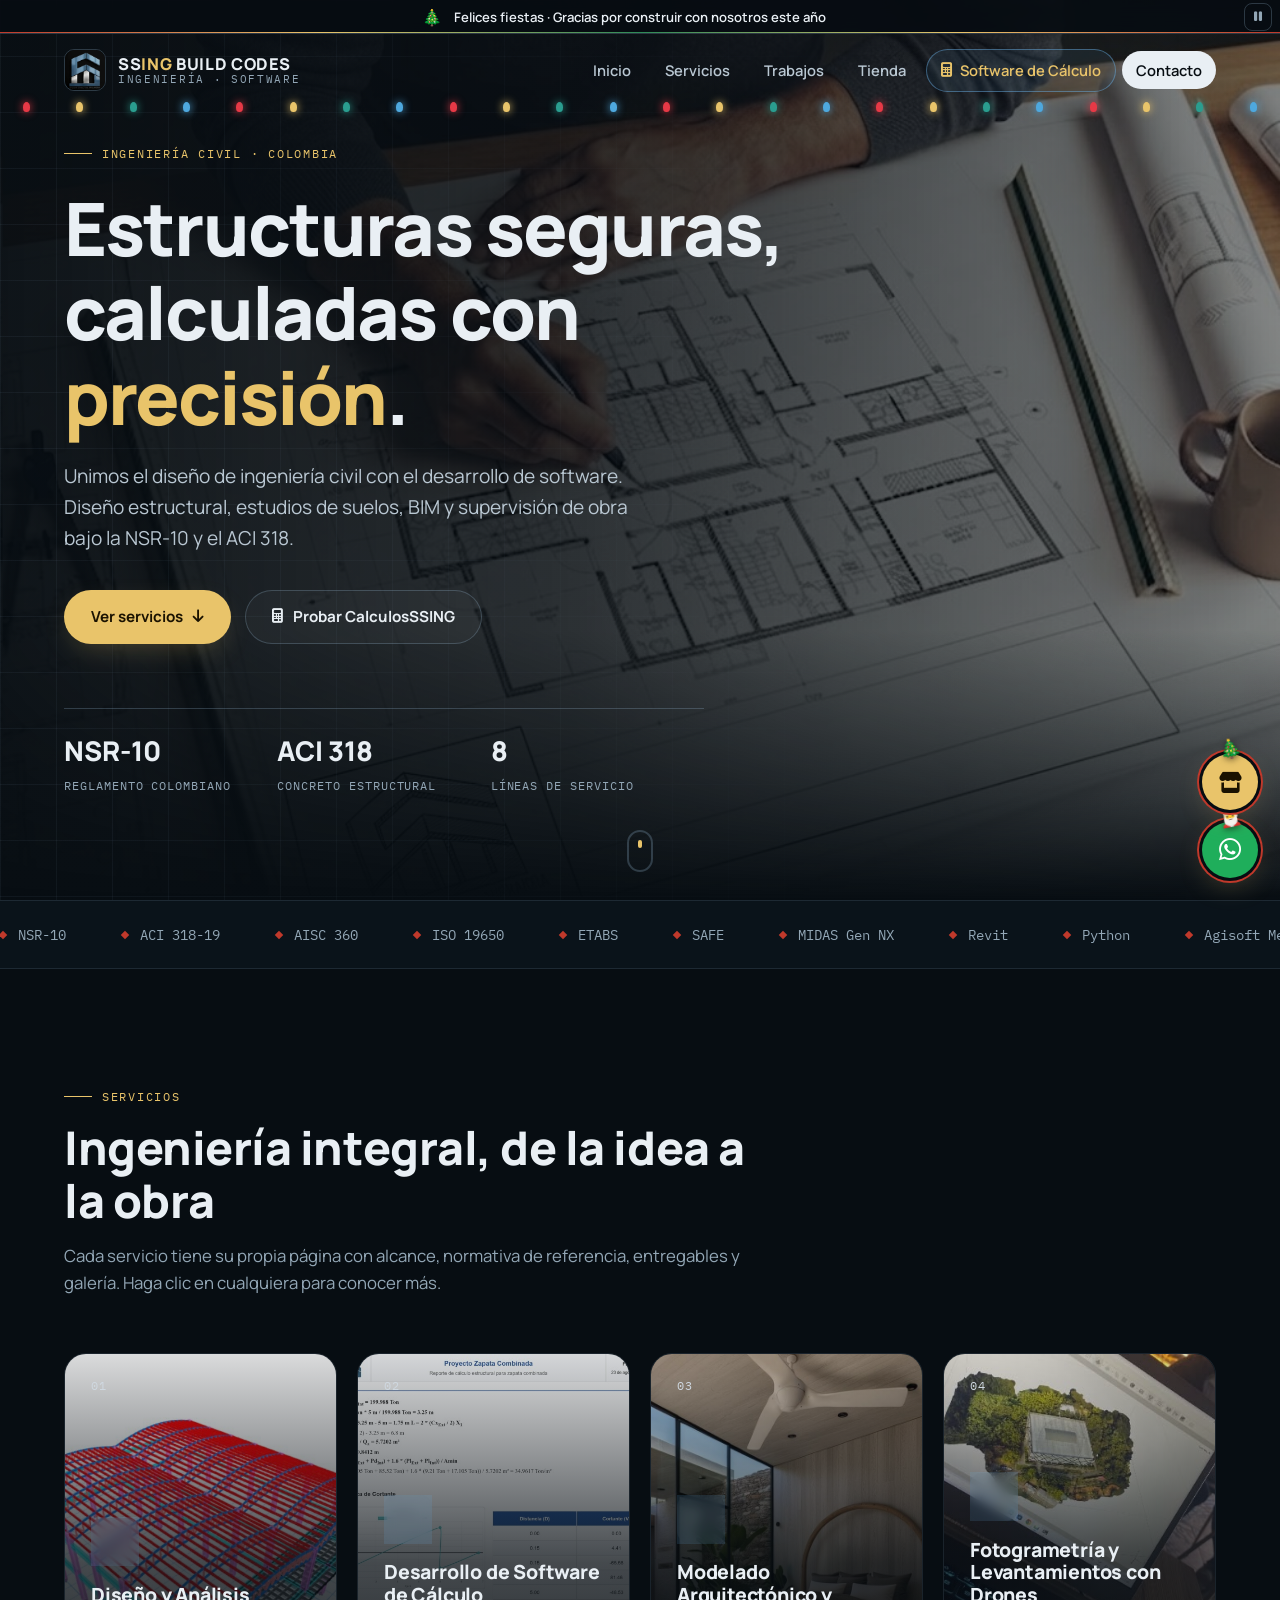
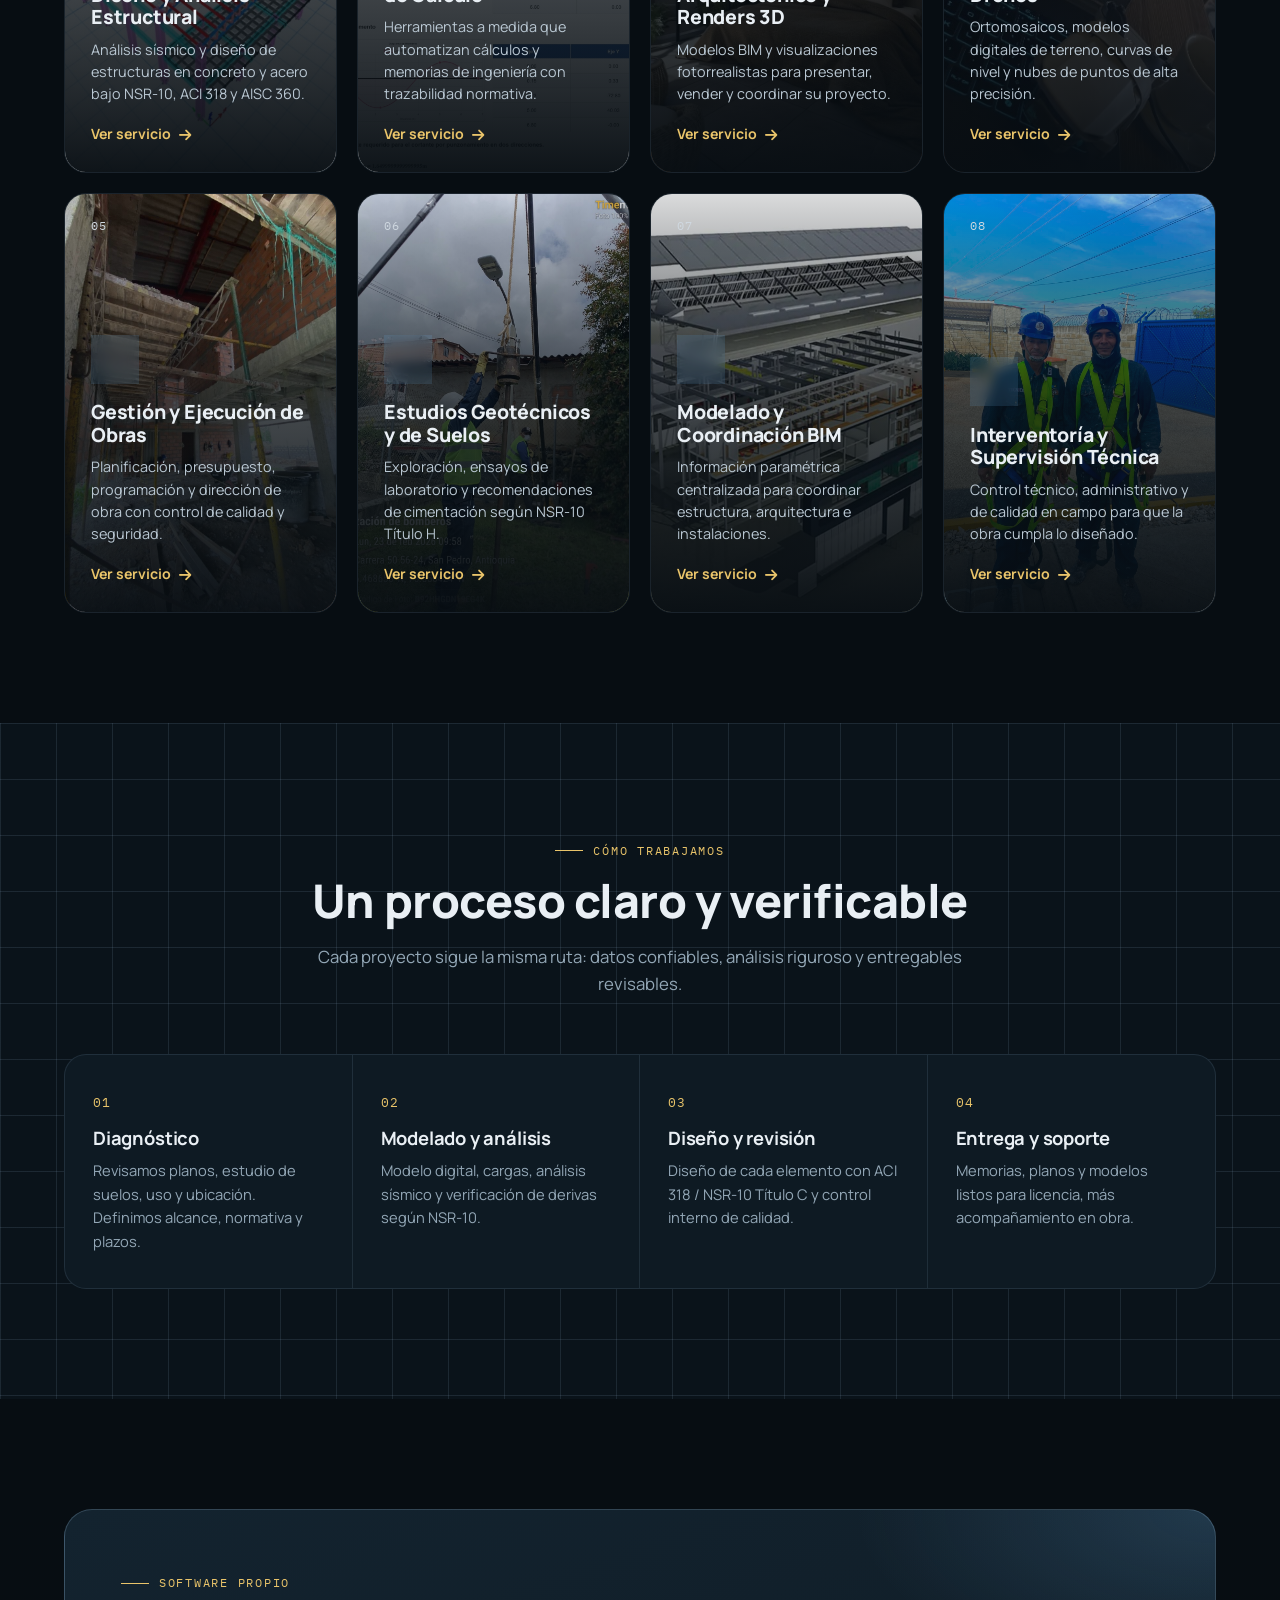
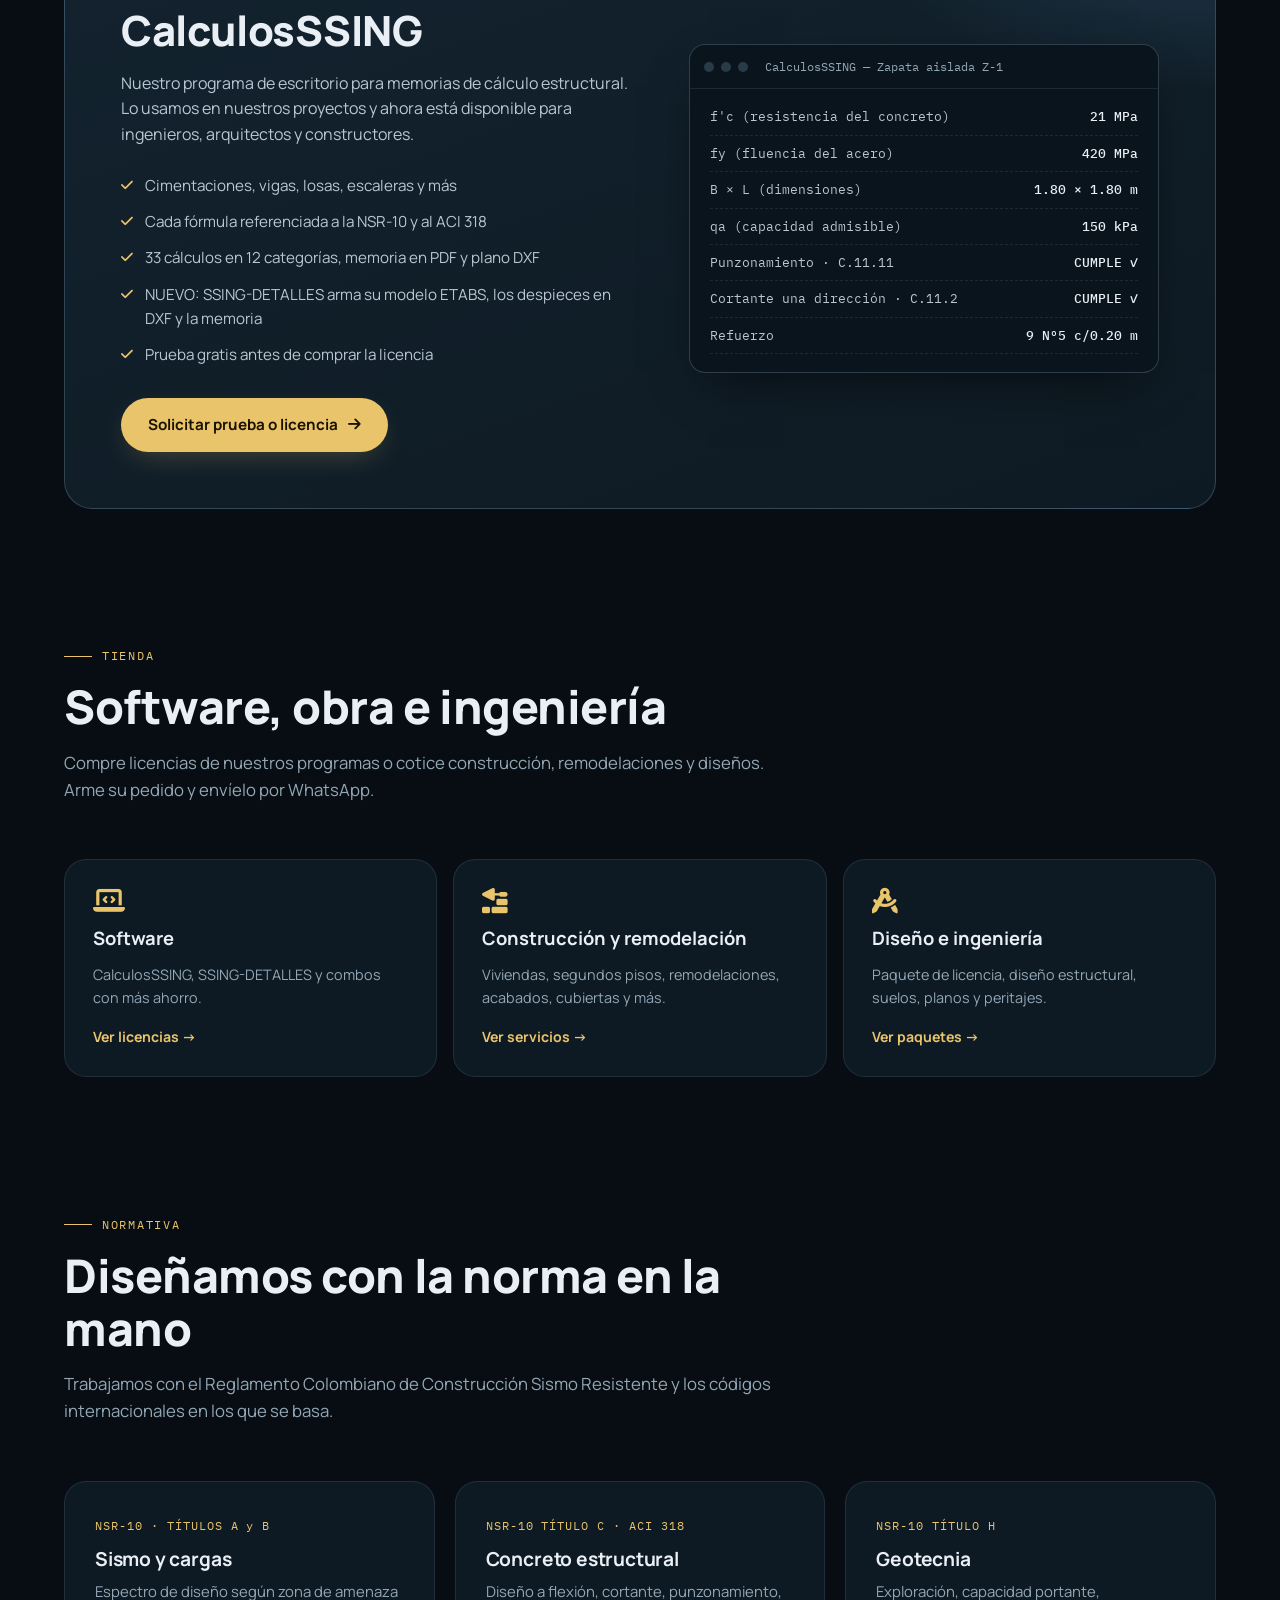
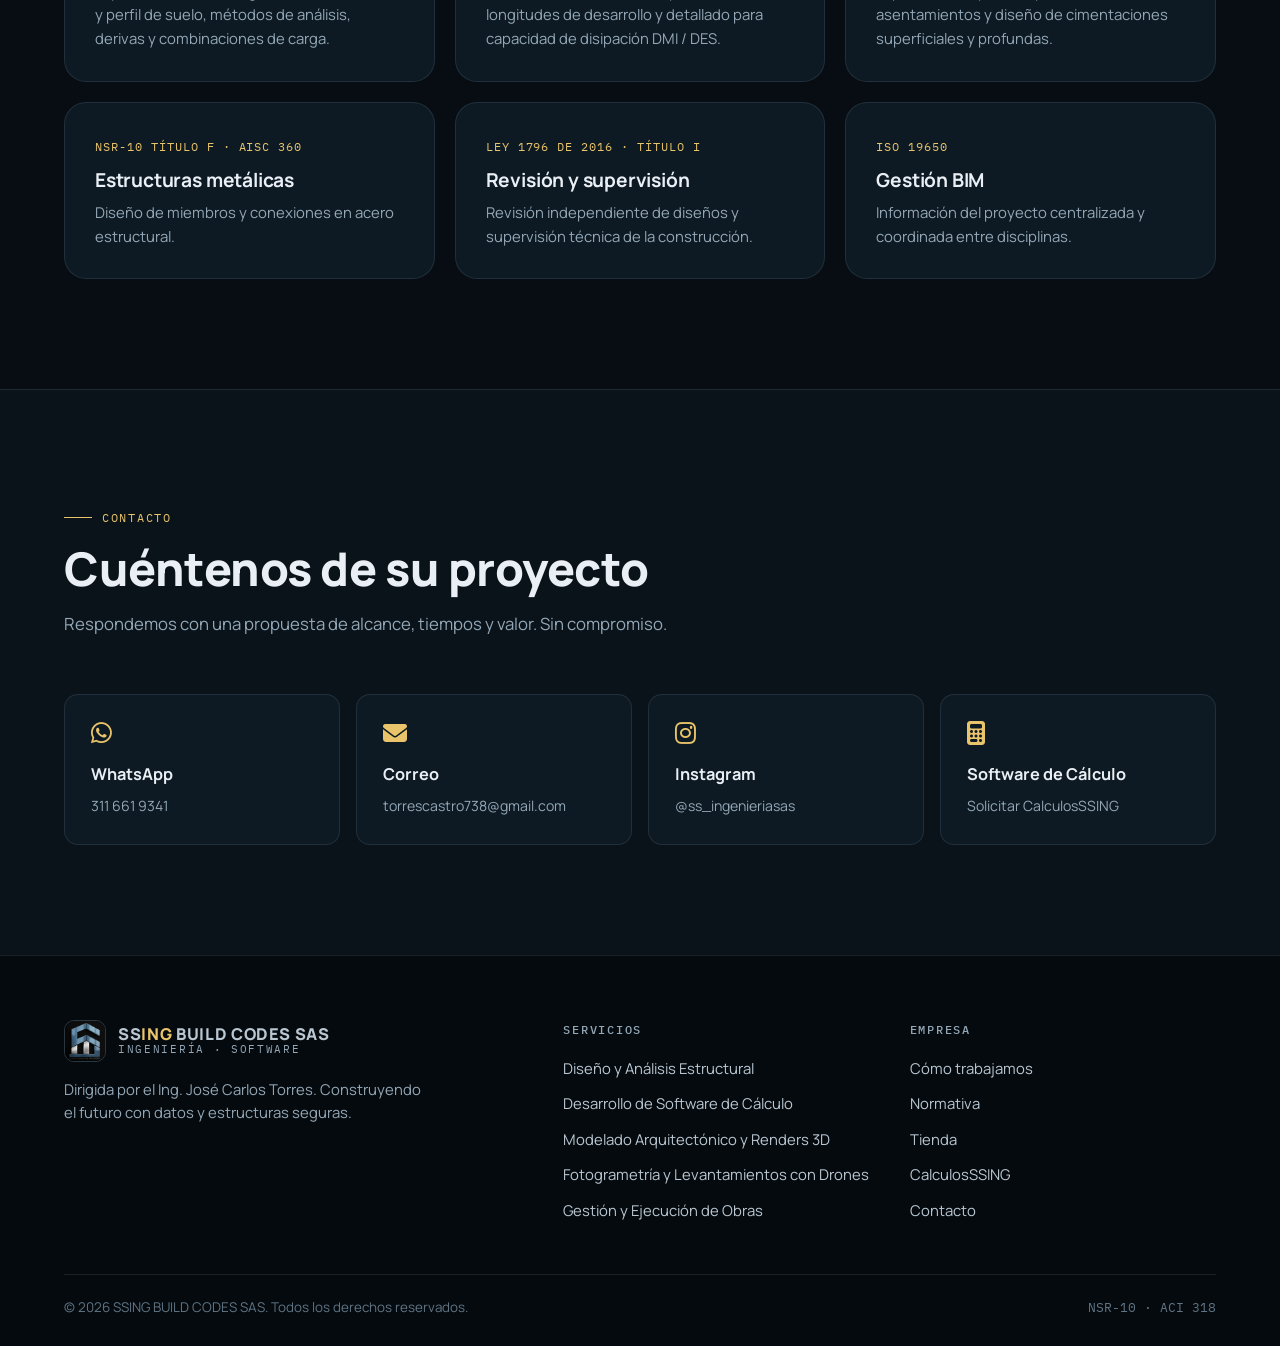
==== commit 567d29b0: "Add files via upload" ====
--- a/index.html
+++ b/index.html
@@ -1,6 +1,7 @@
 <!DOCTYPE html>
 <html lang="es">
 <head>
+    <meta name="google-site-verification" content="jETvJbxu6LoOzSzbxeKNUBqL97yHH9Dwfw9kIb7XKZY" />
     <meta charset="UTF-8">
     <meta name="viewport" content="width=device-width, initial-scale=1.0">
     <title>SSING BUILD CODES SAS | Ingeniería Estructural y Software de Cálculo</title>
@@ -121,7 +122,7 @@
                     <ul class="check-list">
                         <li><i class="fa-solid fa-check"></i> Cimentaciones, vigas, losas, escaleras y más</li>
                         <li><i class="fa-solid fa-check"></i> Cada fórmula referenciada a la NSR-10 y al ACI 318</li>
-                        <li><i class="fa-solid fa-check"></i> 33 cálculos en 12 categorías, memoria en PDF y plano DXF</li>
+                        <li><i class="fa-solid fa-check"></i> 33 cálculos en 12 categorías, memoria en PDF y plano DXF</li>
                         <li><i class="fa-solid fa-check"></i> NUEVO: SSING-DETALLES arma su modelo ETABS, los despieces en DXF y la memoria</li>
                         <li><i class="fa-solid fa-check"></i> Prueba gratis antes de comprar la licencia</li>
                     </ul>
@@ -245,8 +246,8 @@
             SERVICIOS.slice(0, 5).map(s => `<li><a href="servicio.html?id=${s.id}">${s.titulo}</a></li>`).join("");
     </script>
     <script src="js/trabajos.js?v=7"></script>
-    <script>document.write('<script src="promociones/promociones.js?t=' + Math.floor(Date.now() / 600000) + '"><\/script>');</script>
-    <script src="js/tienda.js?v=16"></script>
+    <script>document.write('<script src="promociones/promociones.js?t=' + Math.floor(Date.now() / 600000) + '"><\/script>');</script>
+    <script src="js/tienda.js?v=17"></script>
     <script src="js/main.js?v=7"></script>
     <script src="js/temas.js?v=7"></script>
 </body>
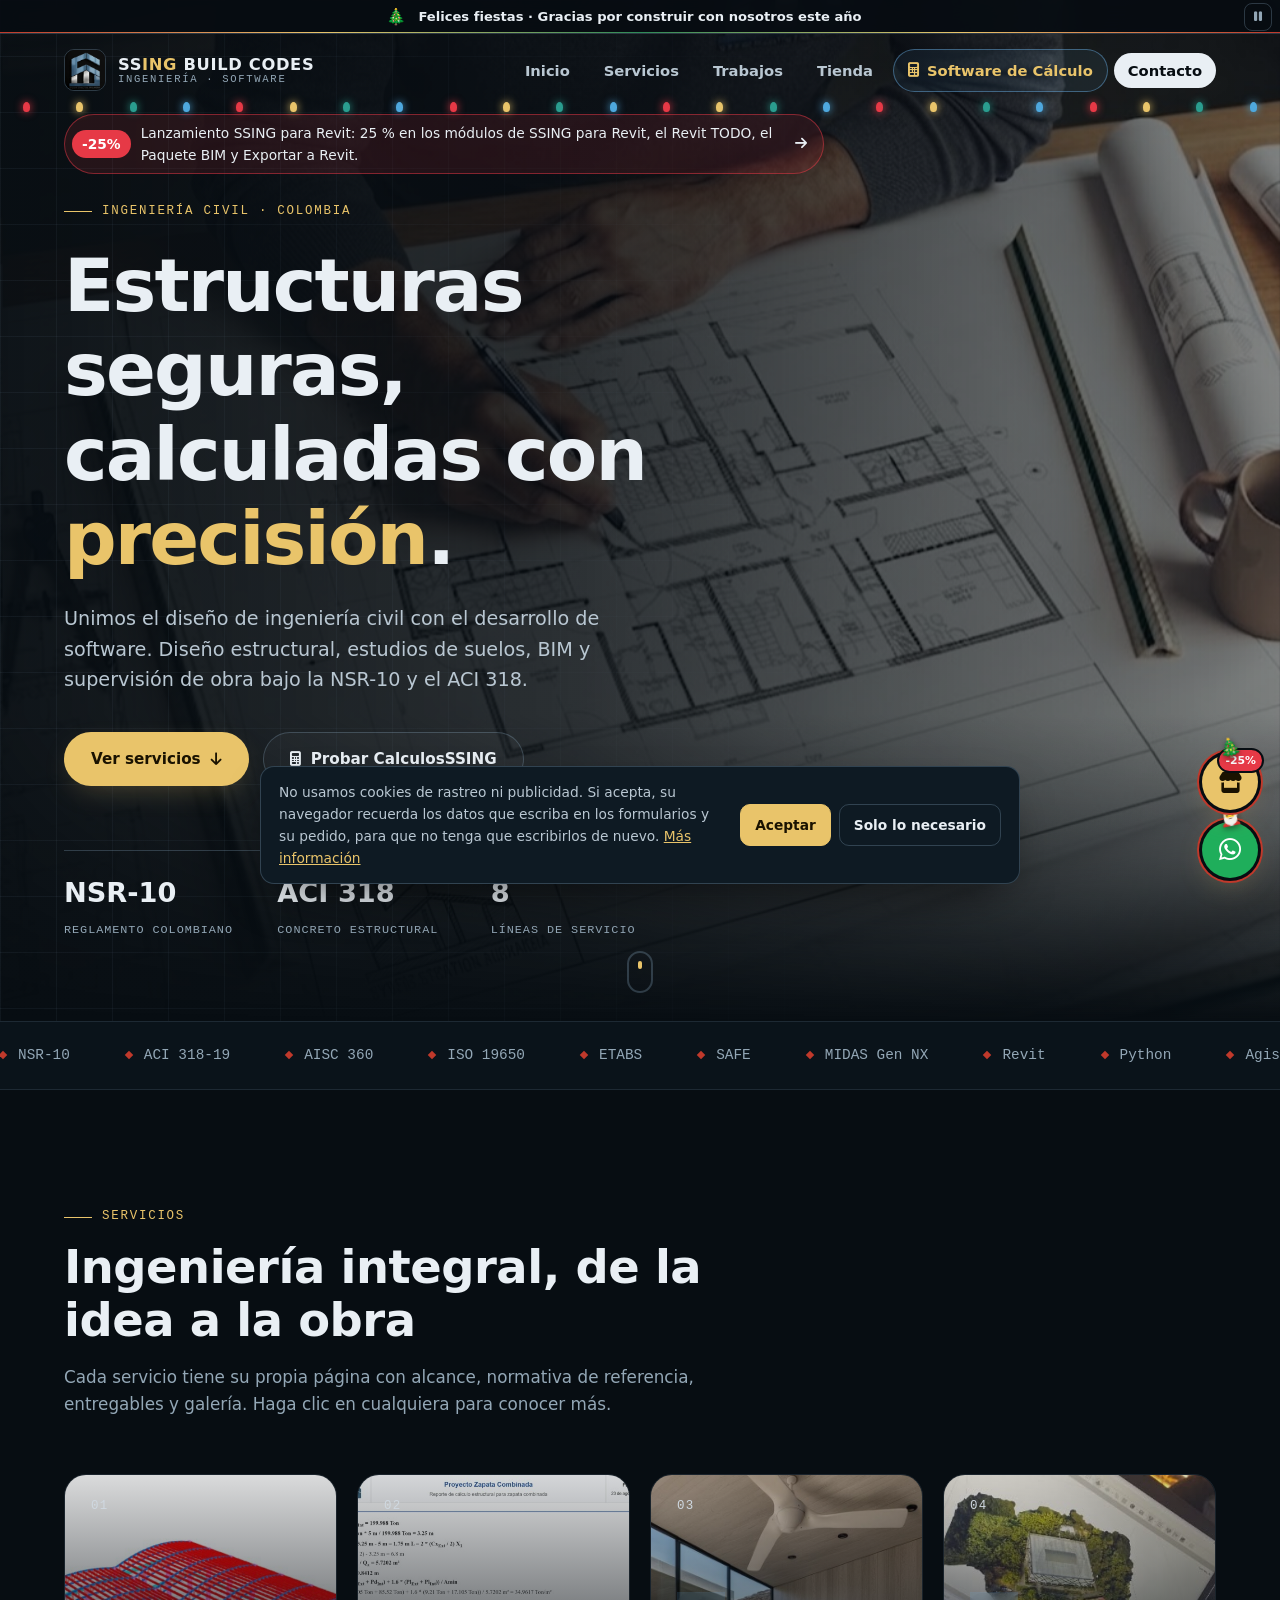
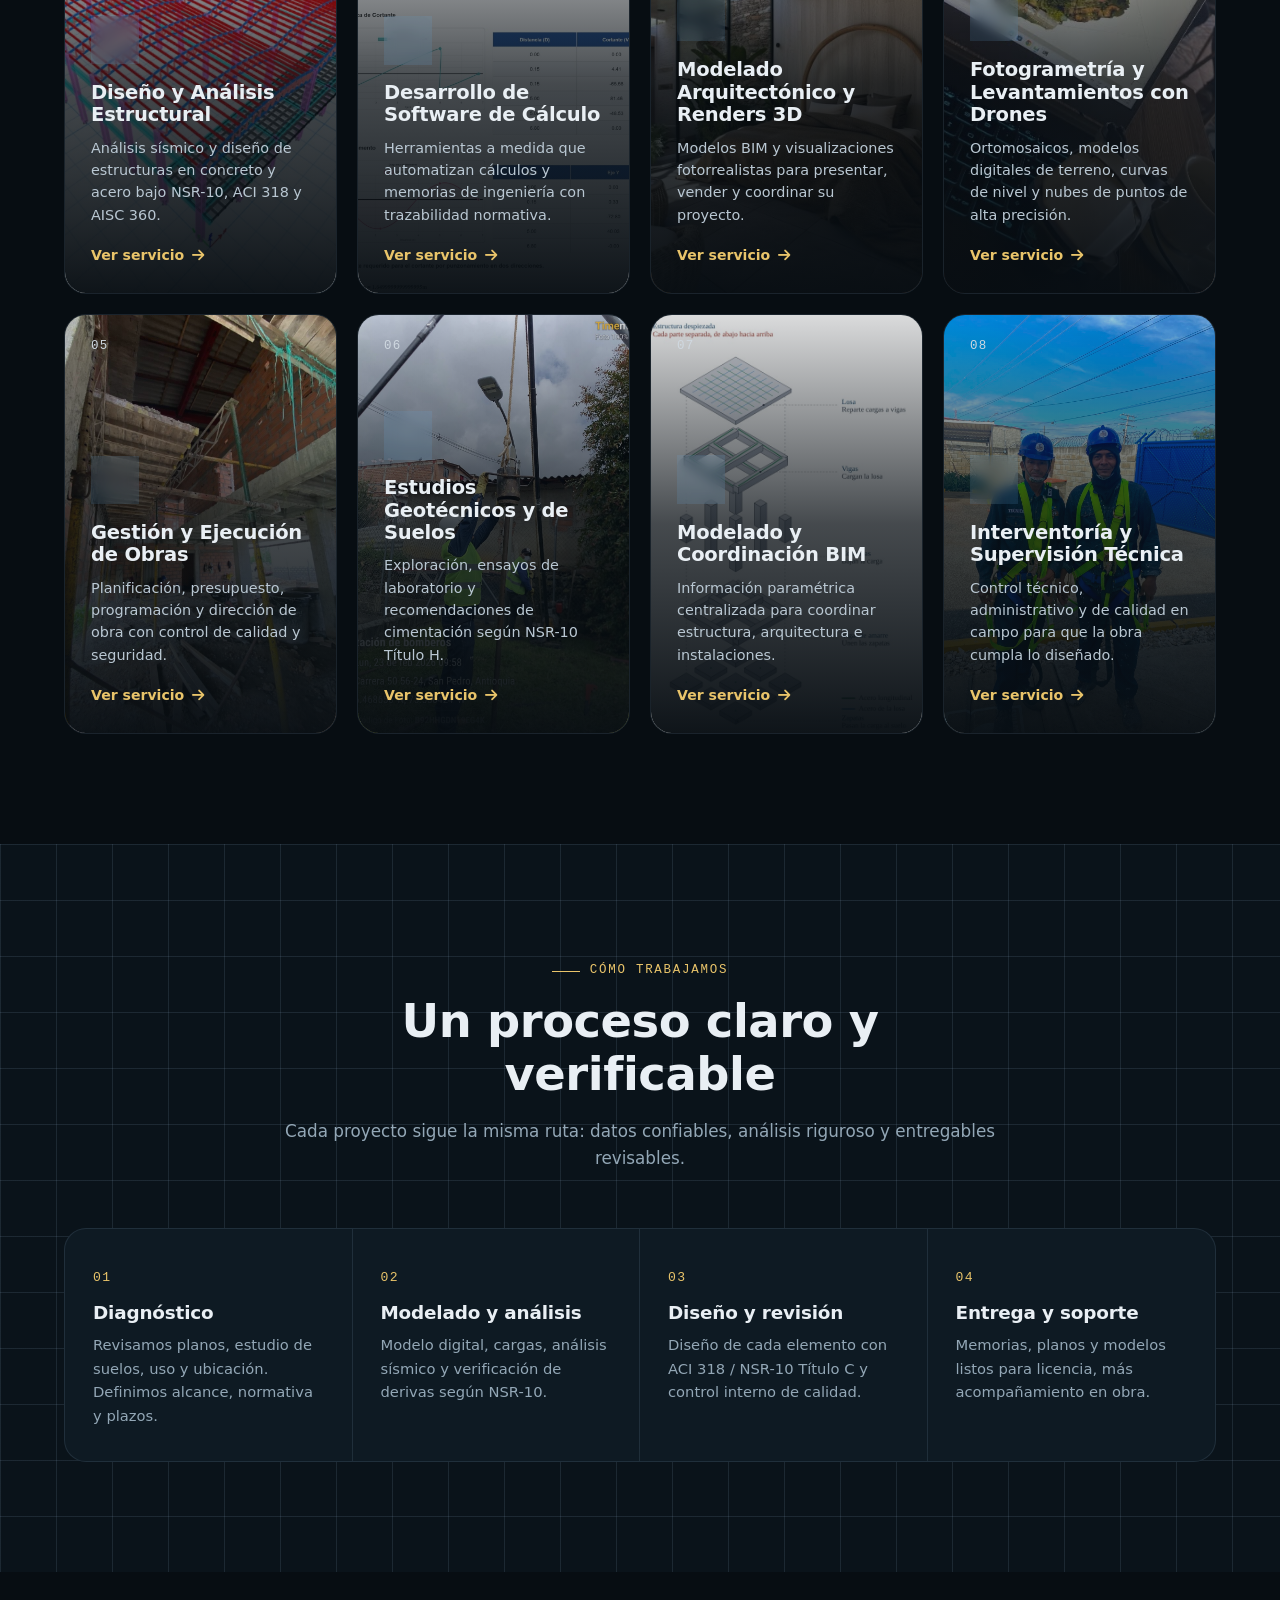
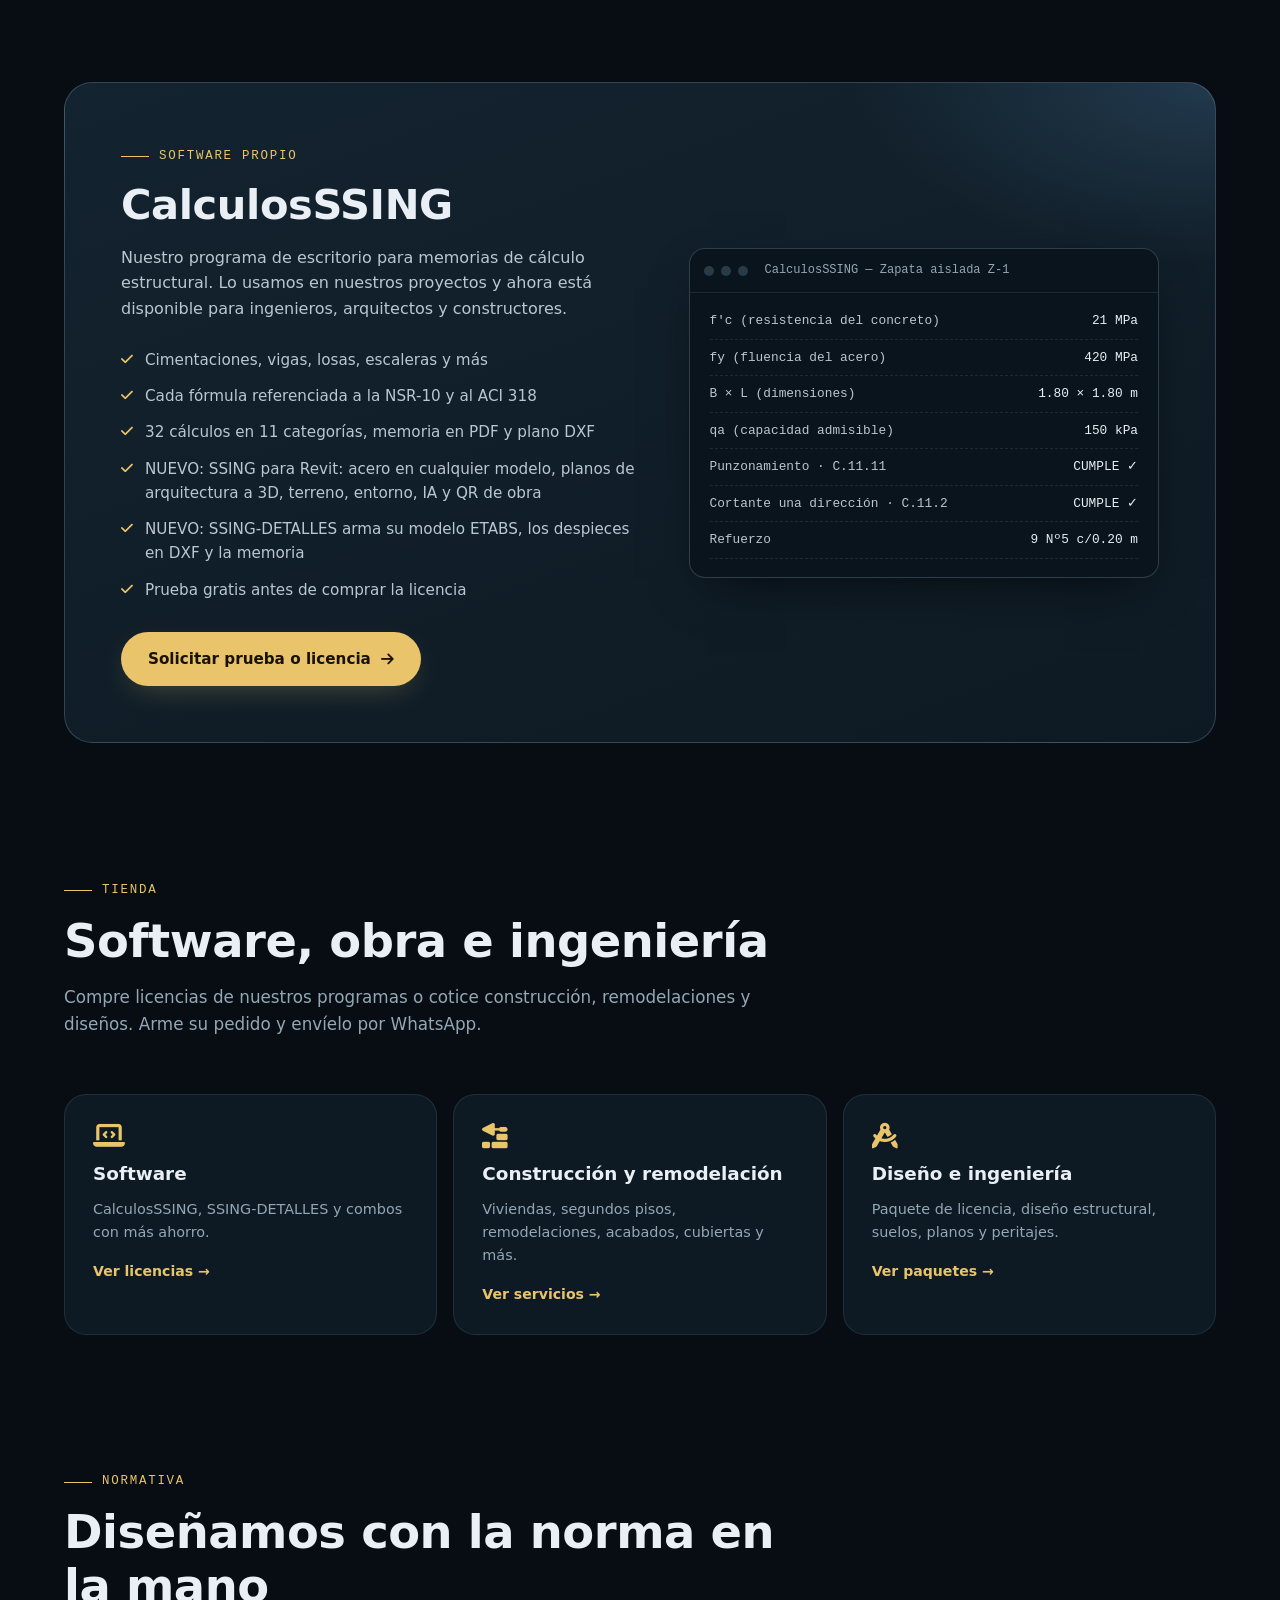
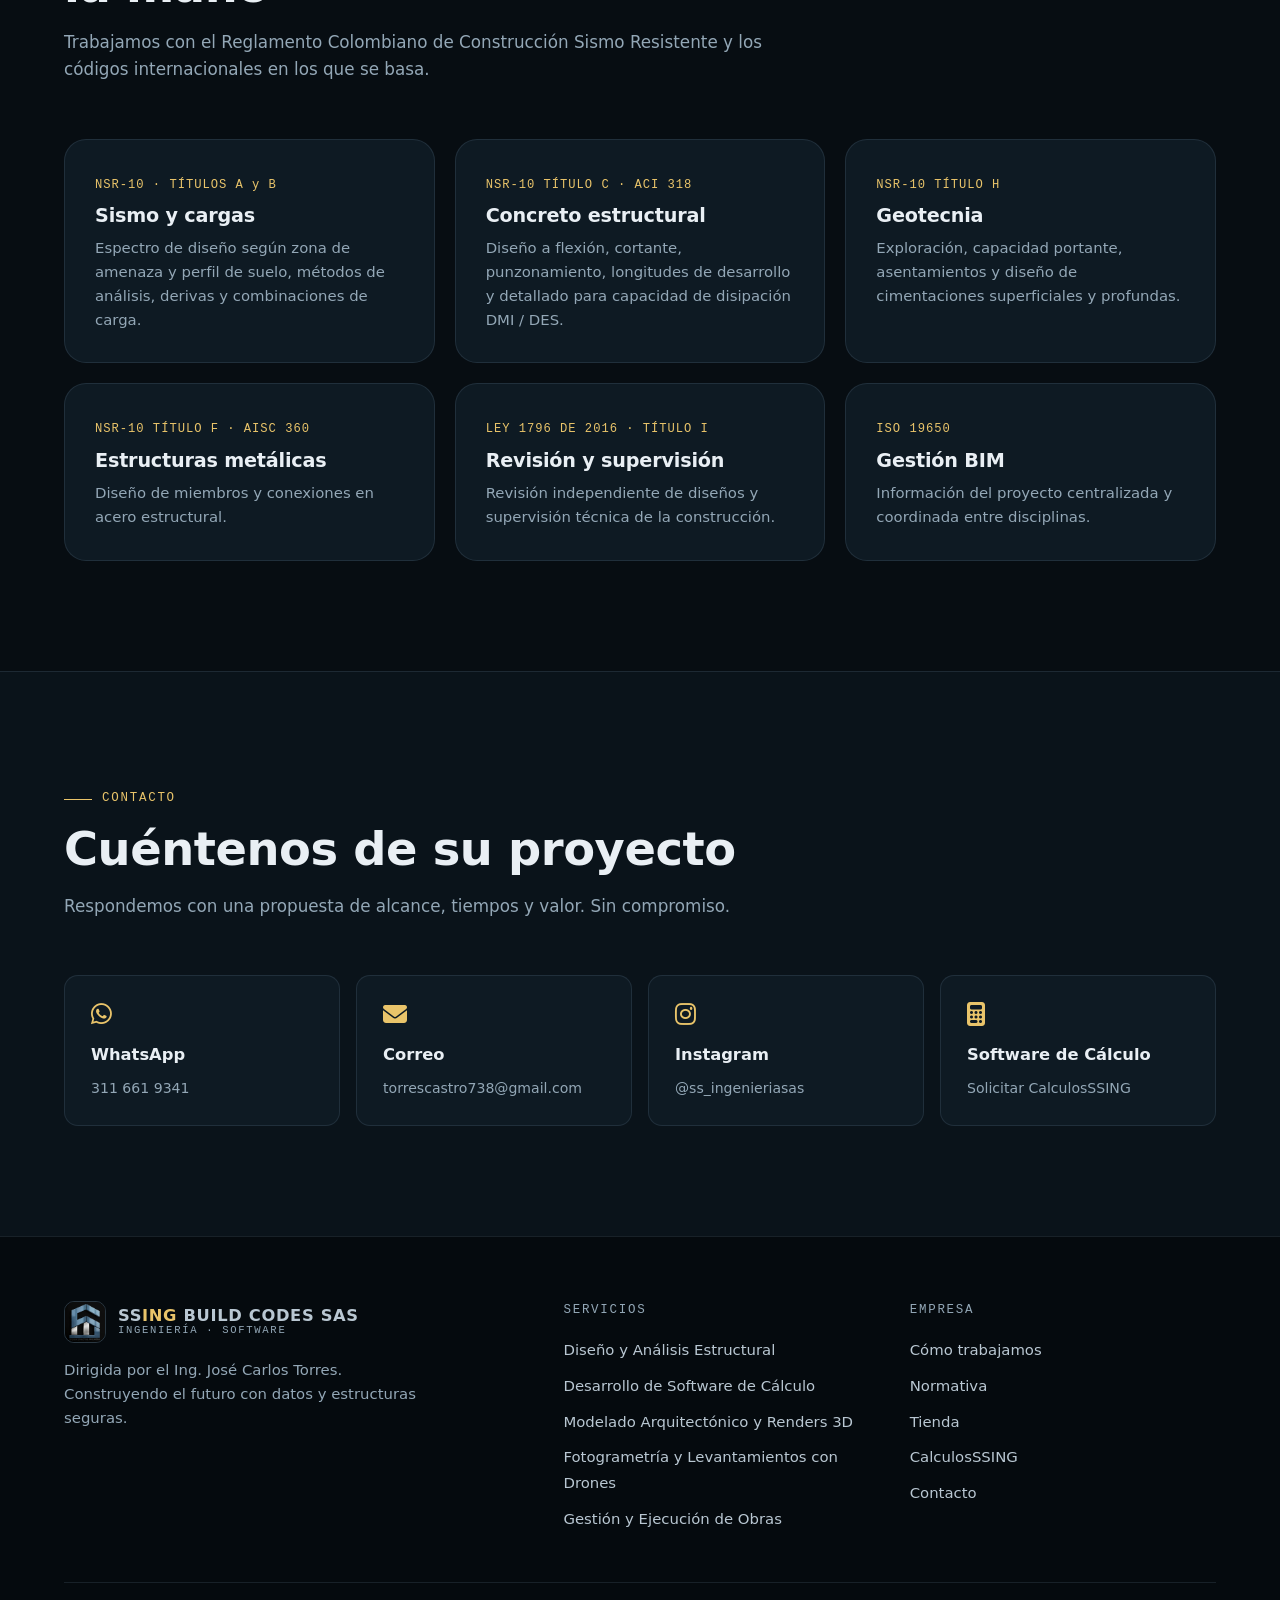
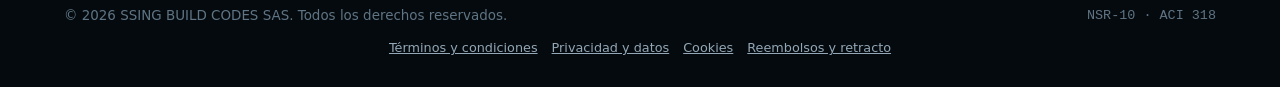
==== commit 49e14fcb: "Add files via upload" ====
--- a/index.html
+++ b/index.html
@@ -3,6 +3,8 @@
 <head>
     <meta name="google-site-verification" content="jETvJbxu6LoOzSzbxeKNUBqL97yHH9Dwfw9kIb7XKZY" />
     <meta charset="UTF-8">
+    <meta http-equiv="Content-Security-Policy" content="default-src 'self'; script-src 'self' 'unsafe-inline'; style-src 'self' 'unsafe-inline' https://fonts.googleapis.com https://cdnjs.cloudflare.com; font-src 'self' data: https://fonts.gstatic.com https://cdnjs.cloudflare.com; img-src 'self' data: blob: https:; media-src 'self'; connect-src 'self' https://ssing-obra.ssingbuildcodes.workers.dev; object-src 'none'; base-uri 'self'; form-action 'self'; upgrade-insecure-requests">
+    <meta name="referrer" content="strict-origin-when-cross-origin">
     <meta name="viewport" content="width=device-width, initial-scale=1.0">
     <title>SSING BUILD CODES SAS | Ingeniería Estructural y Software de Cálculo</title>
     <meta name="description" content="Diseño estructural NSR-10 y ACI 318, estudios de suelos, BIM, fotogrametría con drones, interventoría y software de cálculo CalculosSSING. Colombia.">
@@ -14,8 +16,8 @@
     <link rel="preconnect" href="https://fonts.googleapis.com">
     <link rel="preconnect" href="https://fonts.gstatic.com" crossorigin>
     <link href="https://fonts.googleapis.com/css2?family=Manrope:wght@400;500;600;700;800&family=IBM+Plex+Mono:wght@400;500&display=swap" rel="stylesheet">
-    <link rel="stylesheet" href="https://cdnjs.cloudflare.com/ajax/libs/font-awesome/6.4.0/css/all.min.css">
-    <link rel="stylesheet" href="style.css?v=8">
+    <link rel="stylesheet" href="https://cdnjs.cloudflare.com/ajax/libs/font-awesome/6.4.0/css/all.min.css" integrity="sha512-iecdLmaskl7CVkqkXNQ/ZH/XLlvWZOJyj7Yy7tcenmpD1ypASozpmT/E0iPtmFIB46ZmdtAc9eNBvH0H/ZpiBw==" crossorigin="anonymous" referrerpolicy="no-referrer">
+    <link rel="stylesheet" href="style.css?v=9">
 </head>
 <body>
 
@@ -122,7 +124,8 @@
                     <ul class="check-list">
                         <li><i class="fa-solid fa-check"></i> Cimentaciones, vigas, losas, escaleras y más</li>
                         <li><i class="fa-solid fa-check"></i> Cada fórmula referenciada a la NSR-10 y al ACI 318</li>
-                        <li><i class="fa-solid fa-check"></i> 33 cálculos en 12 categorías, memoria en PDF y plano DXF</li>
+                        <li><i class="fa-solid fa-check"></i> 32 cálculos en 11 categorías, memoria en PDF y plano DXF</li>
+                        <li><i class="fa-solid fa-check"></i> NUEVO: SSING para Revit: acero en cualquier modelo, planos de arquitectura a 3D, terreno, entorno, IA y QR de obra</li>
                         <li><i class="fa-solid fa-check"></i> NUEVO: SSING-DETALLES arma su modelo ETABS, los despieces en DXF y la memoria</li>
                         <li><i class="fa-solid fa-check"></i> Prueba gratis antes de comprar la licencia</li>
                     </ul>
@@ -225,11 +228,13 @@
                 <span>&copy; <span data-anio>2026</span> SSING BUILD CODES SAS. Todos los derechos reservados.</span>
                 <span class="mono">NSR-10 · ACI 318</span>
             </div>
+        <div class="footer-legal"><a href="legal.html#terminos">Términos y condiciones</a><a href="legal.html#privacidad">Privacidad y datos</a><a href="legal.html#cookies">Cookies</a><a href="legal.html#reembolsos">Reembolsos y retracto</a></div>
         </div>
     </footer>
 
     <a href="https://wa.me/573116619341" target="_blank" rel="noopener" class="float-wa" aria-label="Escribir por WhatsApp"><i class="fa-brands fa-whatsapp"></i></a>
 
+    <script src="js/legal.js?v=1"></script>
     <script src="js/servicios.js?v=15"></script>
     <script>
         // Tarjetas de servicios y enlaces del pie de página
--- a/style.css
+++ b/style.css
@@ -607,3 +607,27 @@
     *, *::before, *::after { animation: none !important; transition: none !important; }
     .reveal { opacity: 1; transform: none; }
 }
+
+/* ---------- Textos legales y aviso de cookies (legal.html, js/legal.js) ---------- */
+.legal-doc { padding: calc(var(--nav-h) + 40px) 16px 60px; max-width: 860px; color: var(--soft); line-height: 1.65; }
+.legal-doc h1 { color: var(--text); font-size: clamp(1.8rem, 4vw, 2.4rem); margin: 6px 0 10px; }
+.legal-doc h2 { color: var(--text); font-size: 1.35rem; margin: 0 0 10px; }
+.legal-doc h3 { color: var(--text); font-size: 1rem; margin: 18px 0 6px; }
+.legal-doc section { padding: 26px 0; border-top: 1px solid var(--line); scroll-margin-top: calc(var(--nav-h) + 12px); }
+.legal-doc ul { padding-left: 20px; }
+.legal-doc a, .legal-doc .enlace { color: var(--accent); }
+.legal-doc .mono { font-family: var(--mono); color: var(--muted); font-size: 0.8rem; }
+.legal-indice { display: flex; flex-wrap: wrap; gap: 8px; margin: 18px 0 28px; }
+.legal-indice a { padding: 6px 12px; border: 1px solid var(--line-strong); border-radius: 999px; font-size: 0.82rem; text-decoration: none; }
+.legal-texto { white-space: pre-wrap; font-family: var(--font); font-size: 0.86rem; background: var(--surface); border: 1px solid var(--line); border-radius: var(--radius); padding: 18px; max-height: 520px; overflow: auto; }
+.pendiente { background: #ffd34d; color: #1b1400; padding: 0 4px; border-radius: 4px; font-weight: 700; }
+button.enlace { background: none; border: 0; padding: 0; font: inherit; cursor: pointer; text-decoration: underline; }
+.terms a { color: var(--accent); }
+#ssing-cookies { position: fixed; left: 16px; right: 16px; bottom: 16px; z-index: 3200; max-width: 760px; margin: 0 auto; display: flex; gap: 14px; align-items: center; flex-wrap: wrap; padding: 14px 18px; background: var(--surface); border: 1px solid var(--line-strong); border-radius: var(--radius); box-shadow: var(--shadow); color: var(--soft); font-size: 0.86rem; }
+#ssing-cookies p { flex: 1 1 320px; margin: 0; }
+#ssing-cookies a { color: var(--accent); }
+#ssing-cookies div { display: flex; gap: 8px; }
+#ssing-cookies button { padding: 9px 14px; border-radius: 10px; font: inherit; font-weight: 700; cursor: pointer; border: 1px solid var(--line-strong); background: transparent; color: var(--text); }
+#ssing-cookies button[data-si] { background: var(--accent); color: var(--accent-ink); border-color: var(--accent); }
+.footer-legal { display: flex; flex-wrap: wrap; gap: 14px; justify-content: center; font-size: 0.8rem; padding-top: 12px; }
+.footer-legal a { color: var(--muted); }
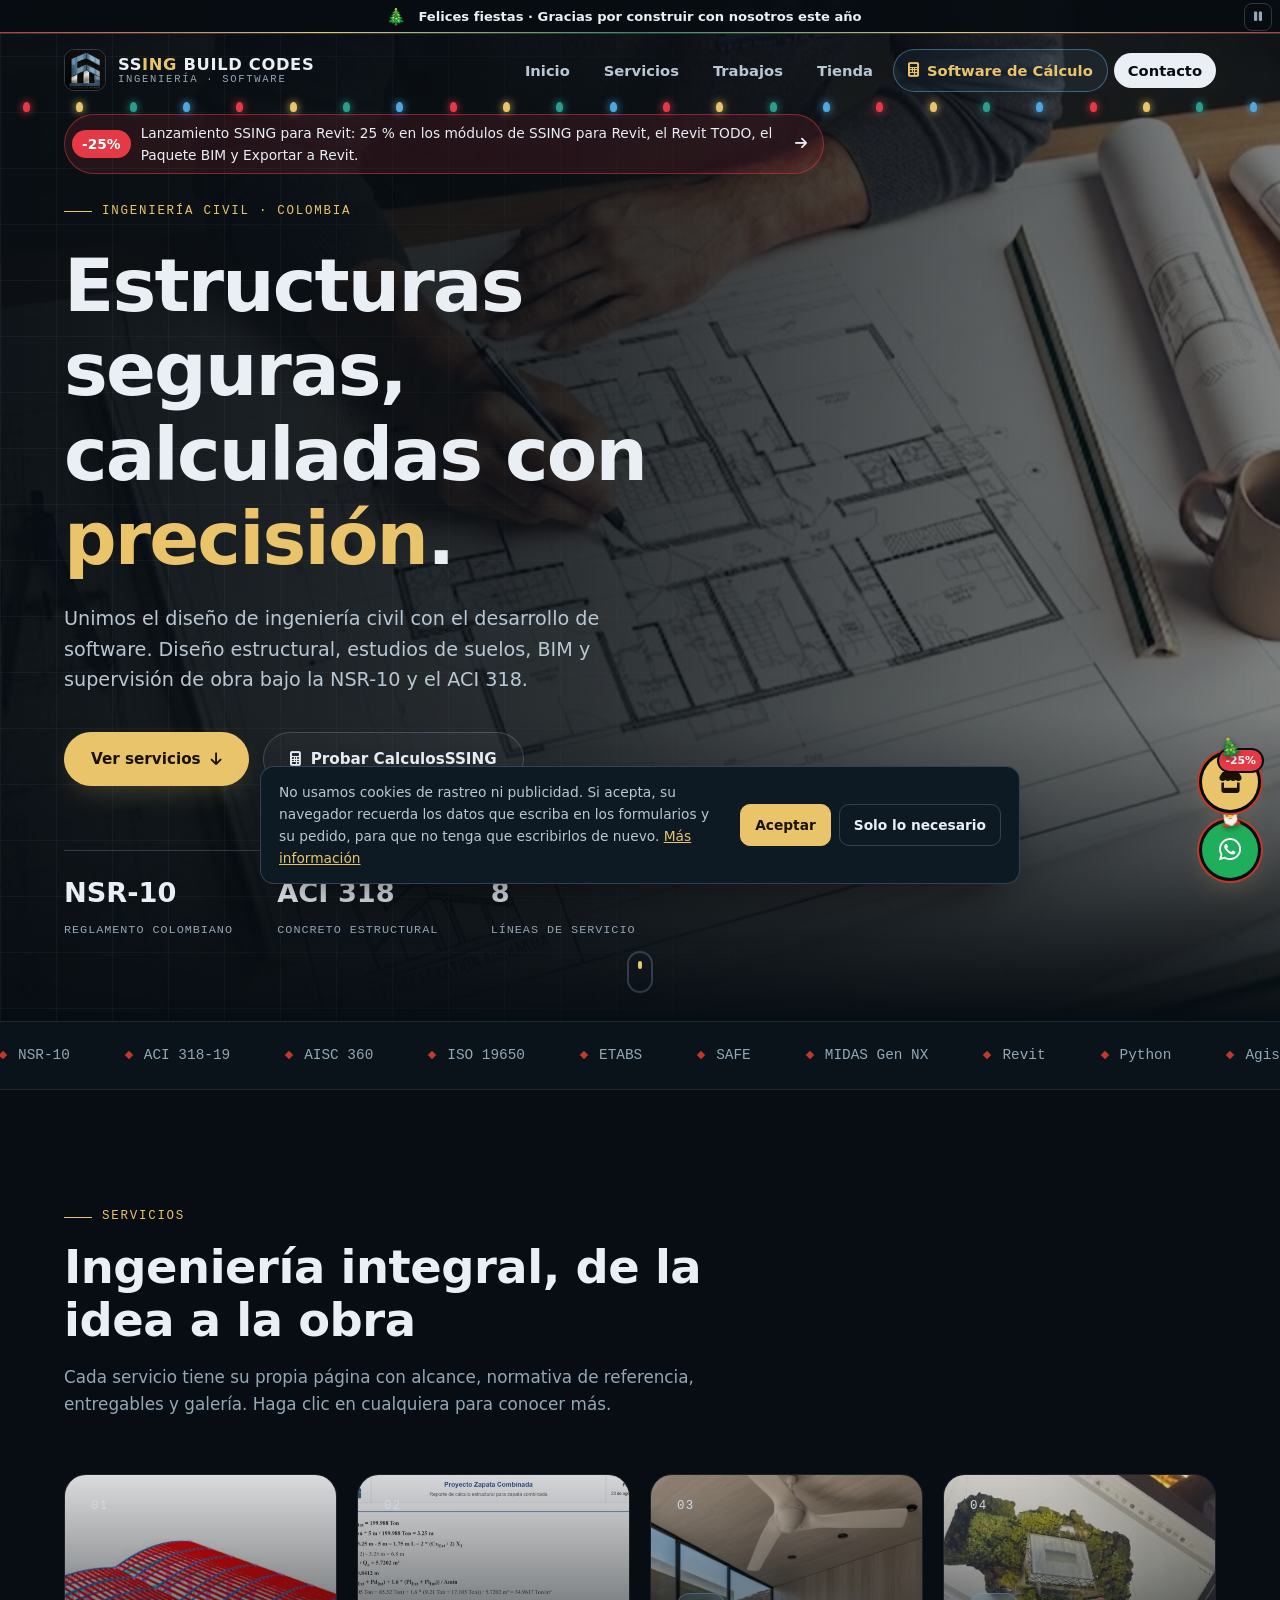
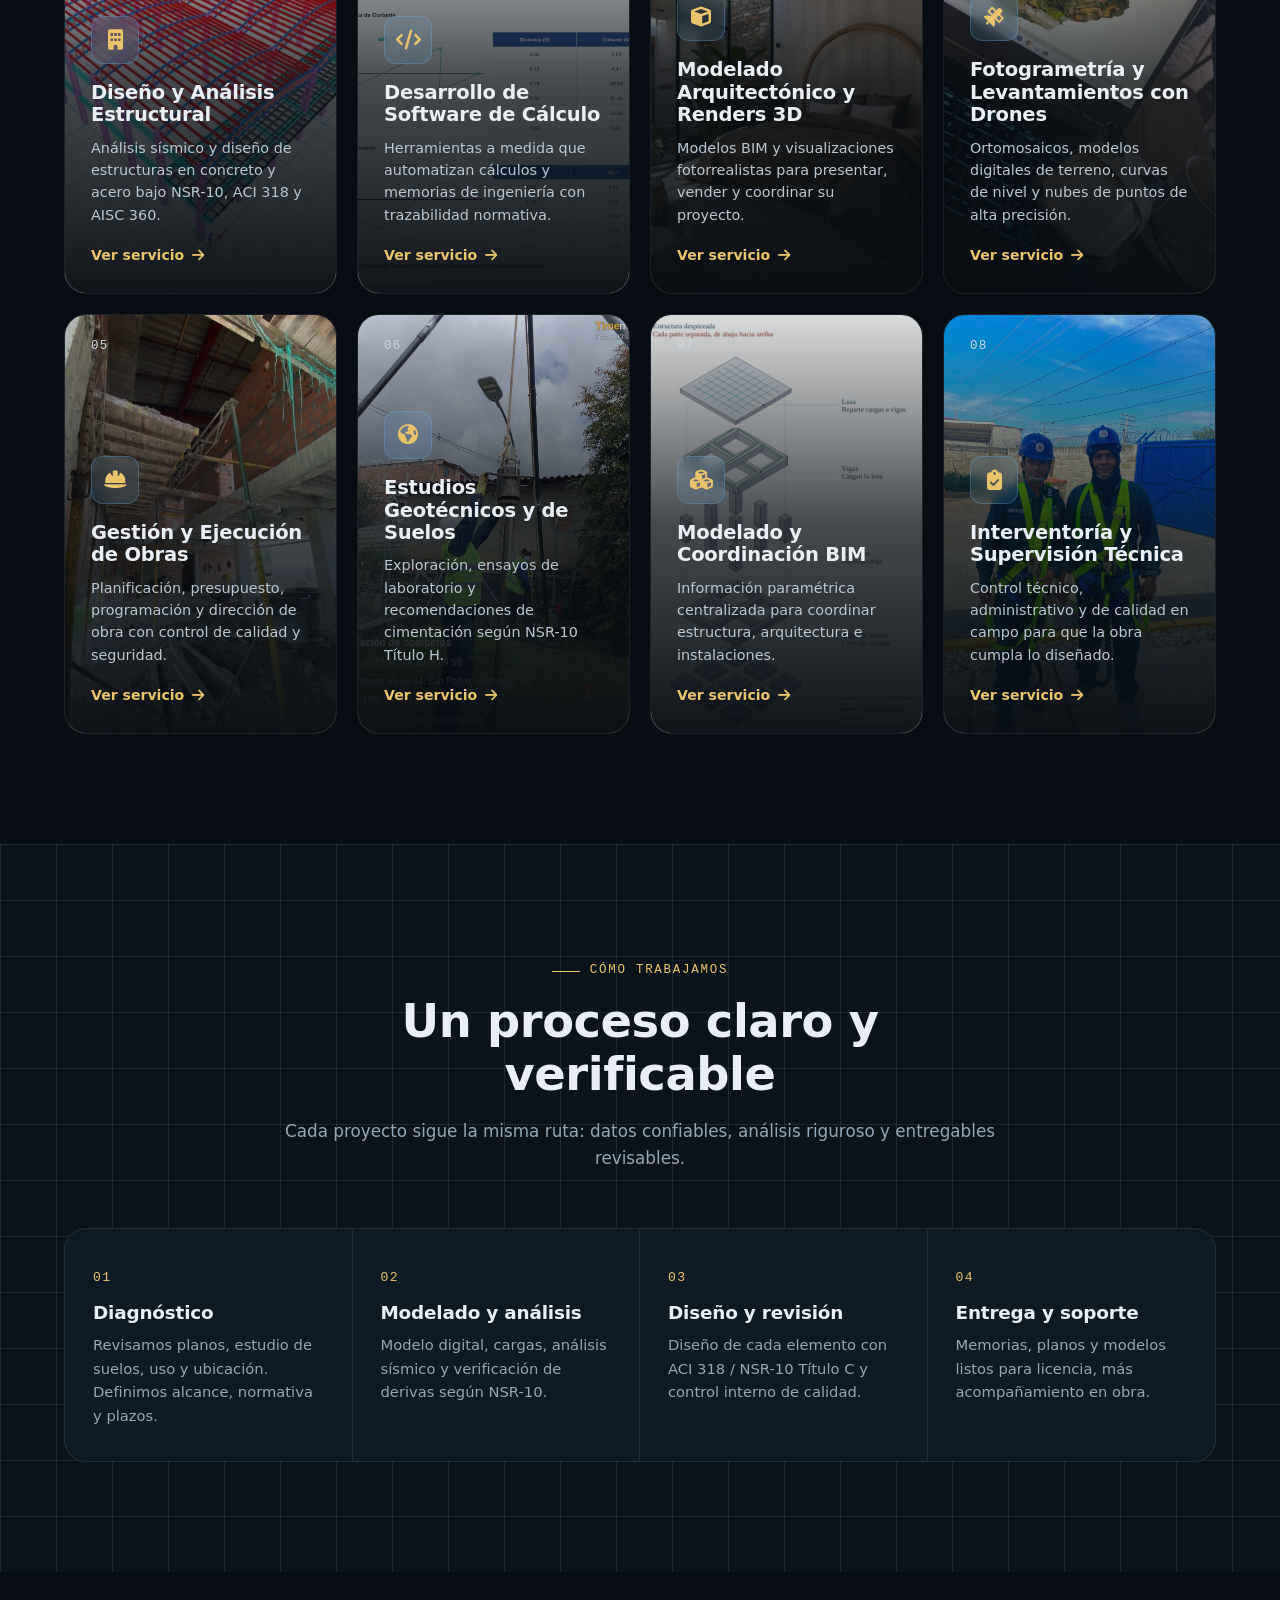
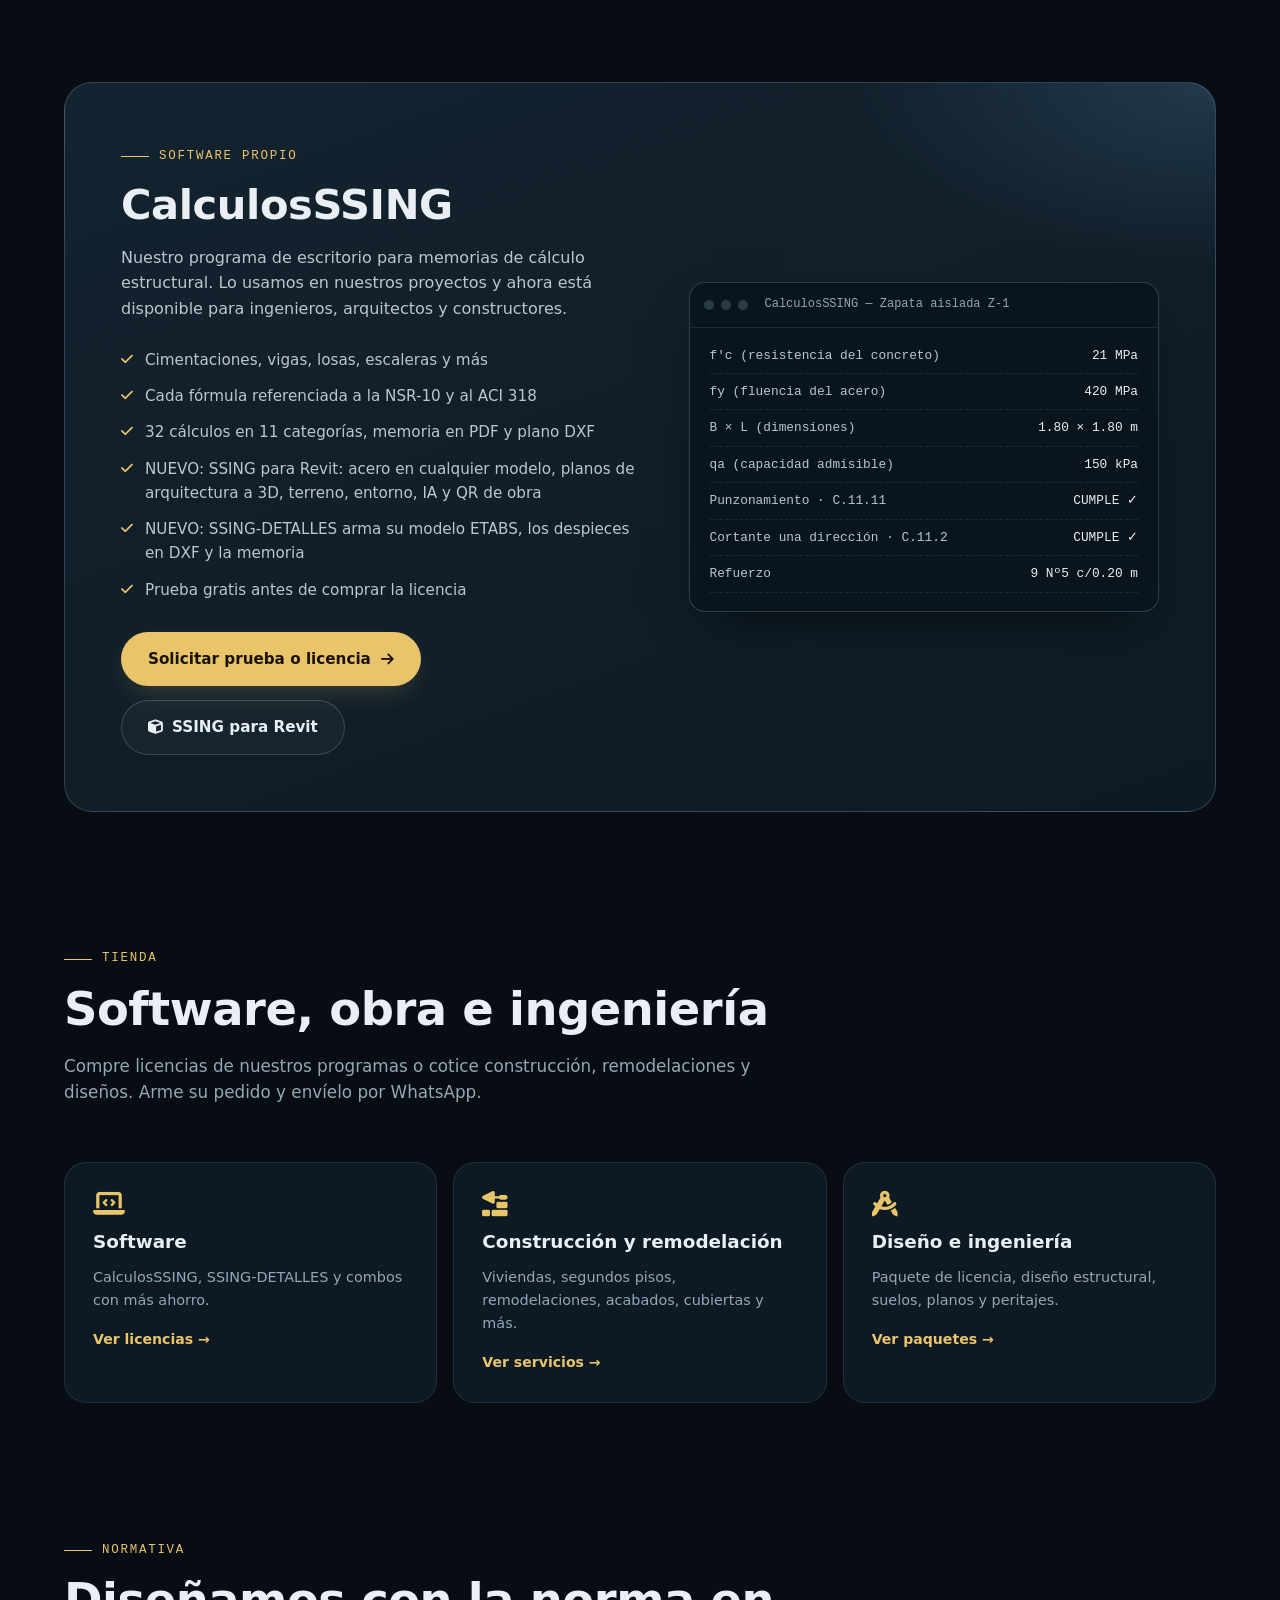
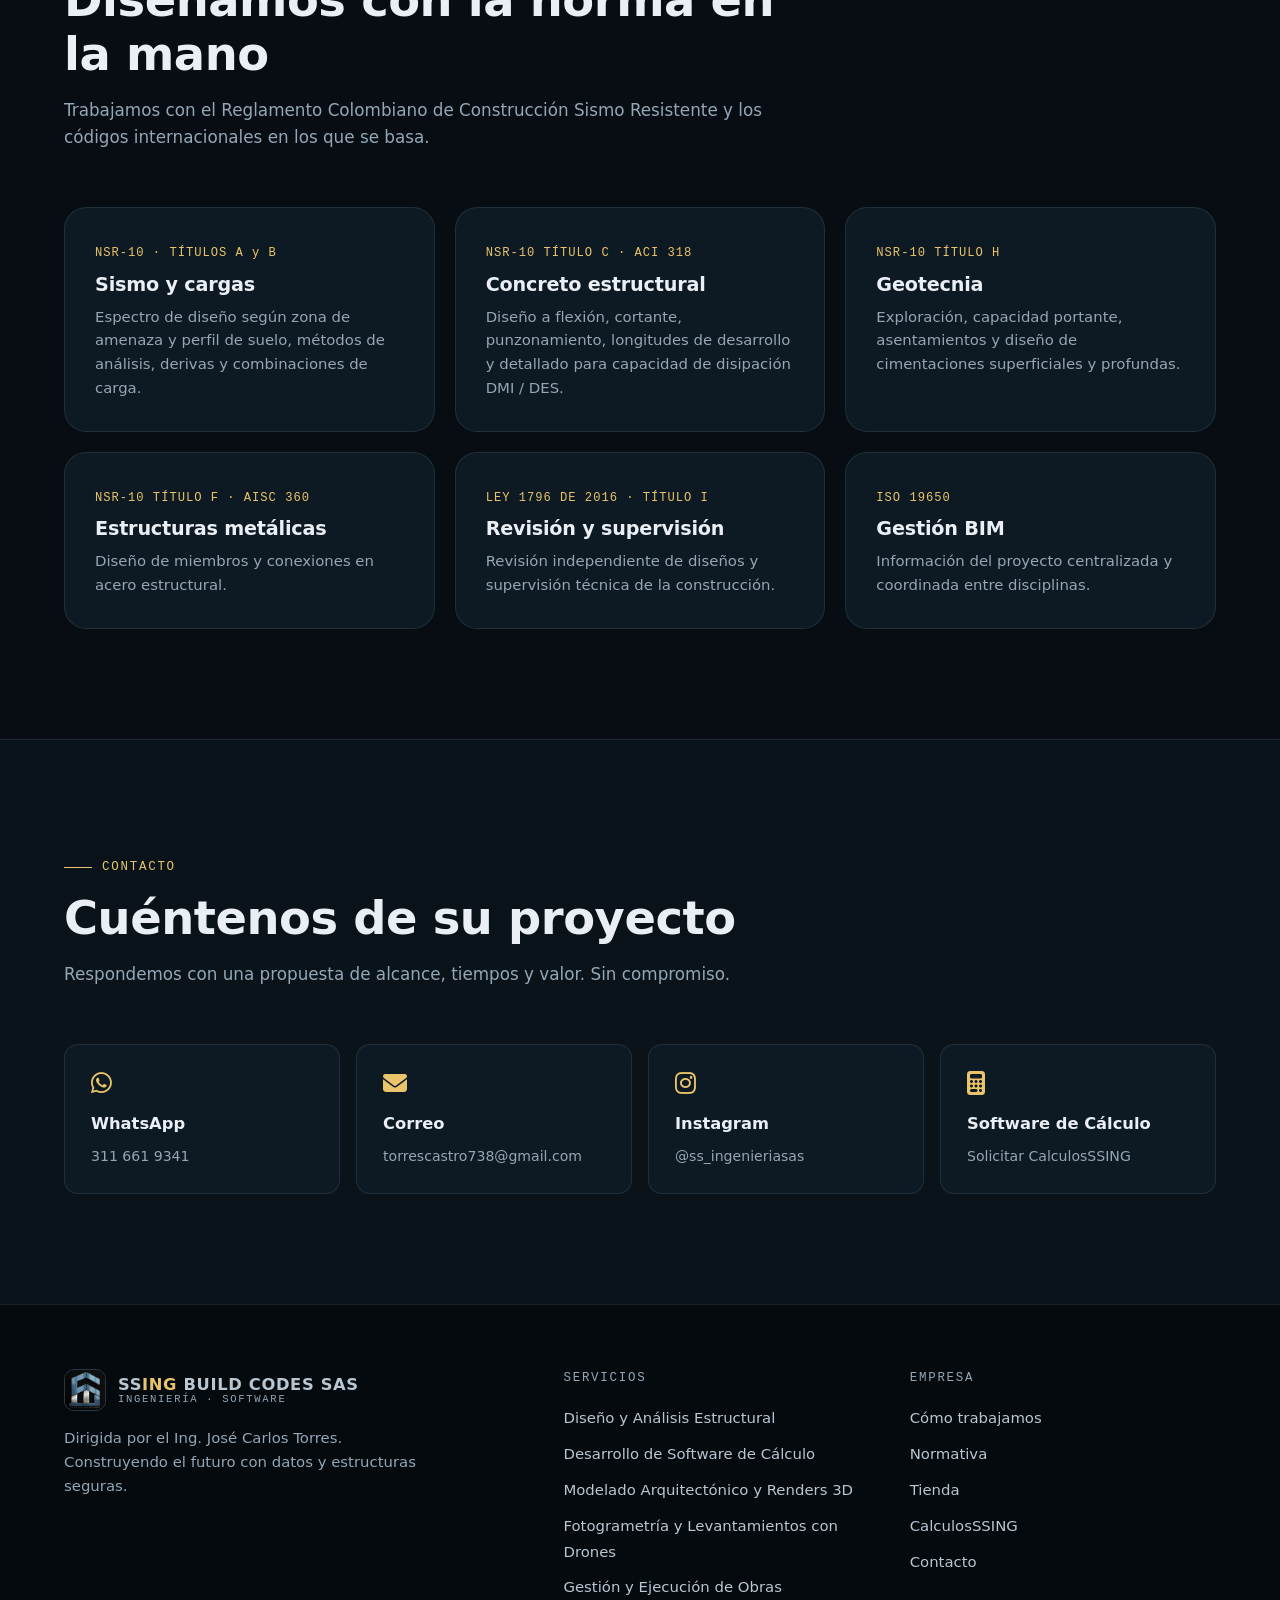
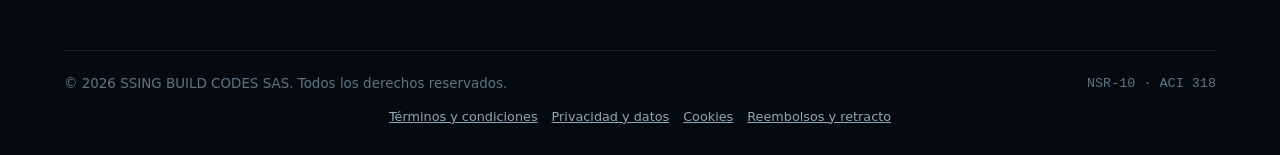
==== commit 43078f8f: "Add files via upload" ====
--- a/index.html
+++ b/index.html
@@ -131,6 +131,7 @@
                     </ul>
                     <div class="hero-actions">
                         <a href="software.html" target="_blank" rel="noopener" class="btn btn-primary">Solicitar prueba o licencia <i class="fa-solid fa-arrow-right"></i></a>
+                        <a href="revit.html" target="_blank" rel="noopener" class="btn btn-ghost"><i class="fa-solid fa-cube"></i> SSING para Revit</a>
                     </div>
                 </div>
                 <div class="mock-window" aria-hidden="true">
--- a/style.css
+++ b/style.css
@@ -631,3 +631,20 @@
 #ssing-cookies button[data-si] { background: var(--accent); color: var(--accent-ink); border-color: var(--accent); }
 .footer-legal { display: flex; flex-wrap: wrap; gap: 14px; justify-content: center; font-size: 0.8rem; padding-top: 12px; }
 .footer-legal a { color: var(--muted); }
+
+/* Video que arranca solo (sin sonido: así lo exigen los navegadores) y botón para activar el sonido */
+.btn-sonido { position: absolute; right: 14px; bottom: 58px; z-index: 2; display: inline-flex; align-items: center; gap: 8px; padding: 9px 14px; border-radius: 999px; border: 1px solid var(--line-strong); background: rgba(5, 10, 14, .78); color: #fff; font: 600 .85rem/1 inherit; cursor: pointer; backdrop-filter: blur(6px); }
+.btn-sonido:hover { background: var(--accent); color: var(--accent-ink); }
+.btn-sonido[hidden], .video-frame.sin-video .btn-sonido { display: none; }
+
+/* Módulos que pide en la solicitud de SSING para Revit */
+.modulos-pedido { display: grid; gap: 6px; margin: 4px 0 18px; padding: 12px 14px; border-radius: 14px; border: 1px solid var(--line); background: var(--bg); }
+.modulos-pedido > strong { font-size: .88rem; margin-bottom: 2px; }
+.modulos-pedido label { display: flex; gap: 10px; align-items: flex-start; font-size: .88rem; color: var(--soft); cursor: pointer; }
+.modulos-pedido label b { margin-left: auto; white-space: nowrap; color: var(--text); font-weight: 600; }
+.modulos-pedido .todo-revit { padding-bottom: 8px; margin-bottom: 4px; border-bottom: 1px solid var(--line); color: var(--text); font-weight: 700; }
+.modulos-pedido small { color: var(--muted); font-size: .78rem; }
+
+/* Video vertical (9:16), como el de SSING para Revit */
+.video-frame.vertical { aspect-ratio: 9 / 16; max-width: 420px; max-height: 80vh; margin: 0 auto; }
+.video-frame.vertical video { object-fit: contain; }
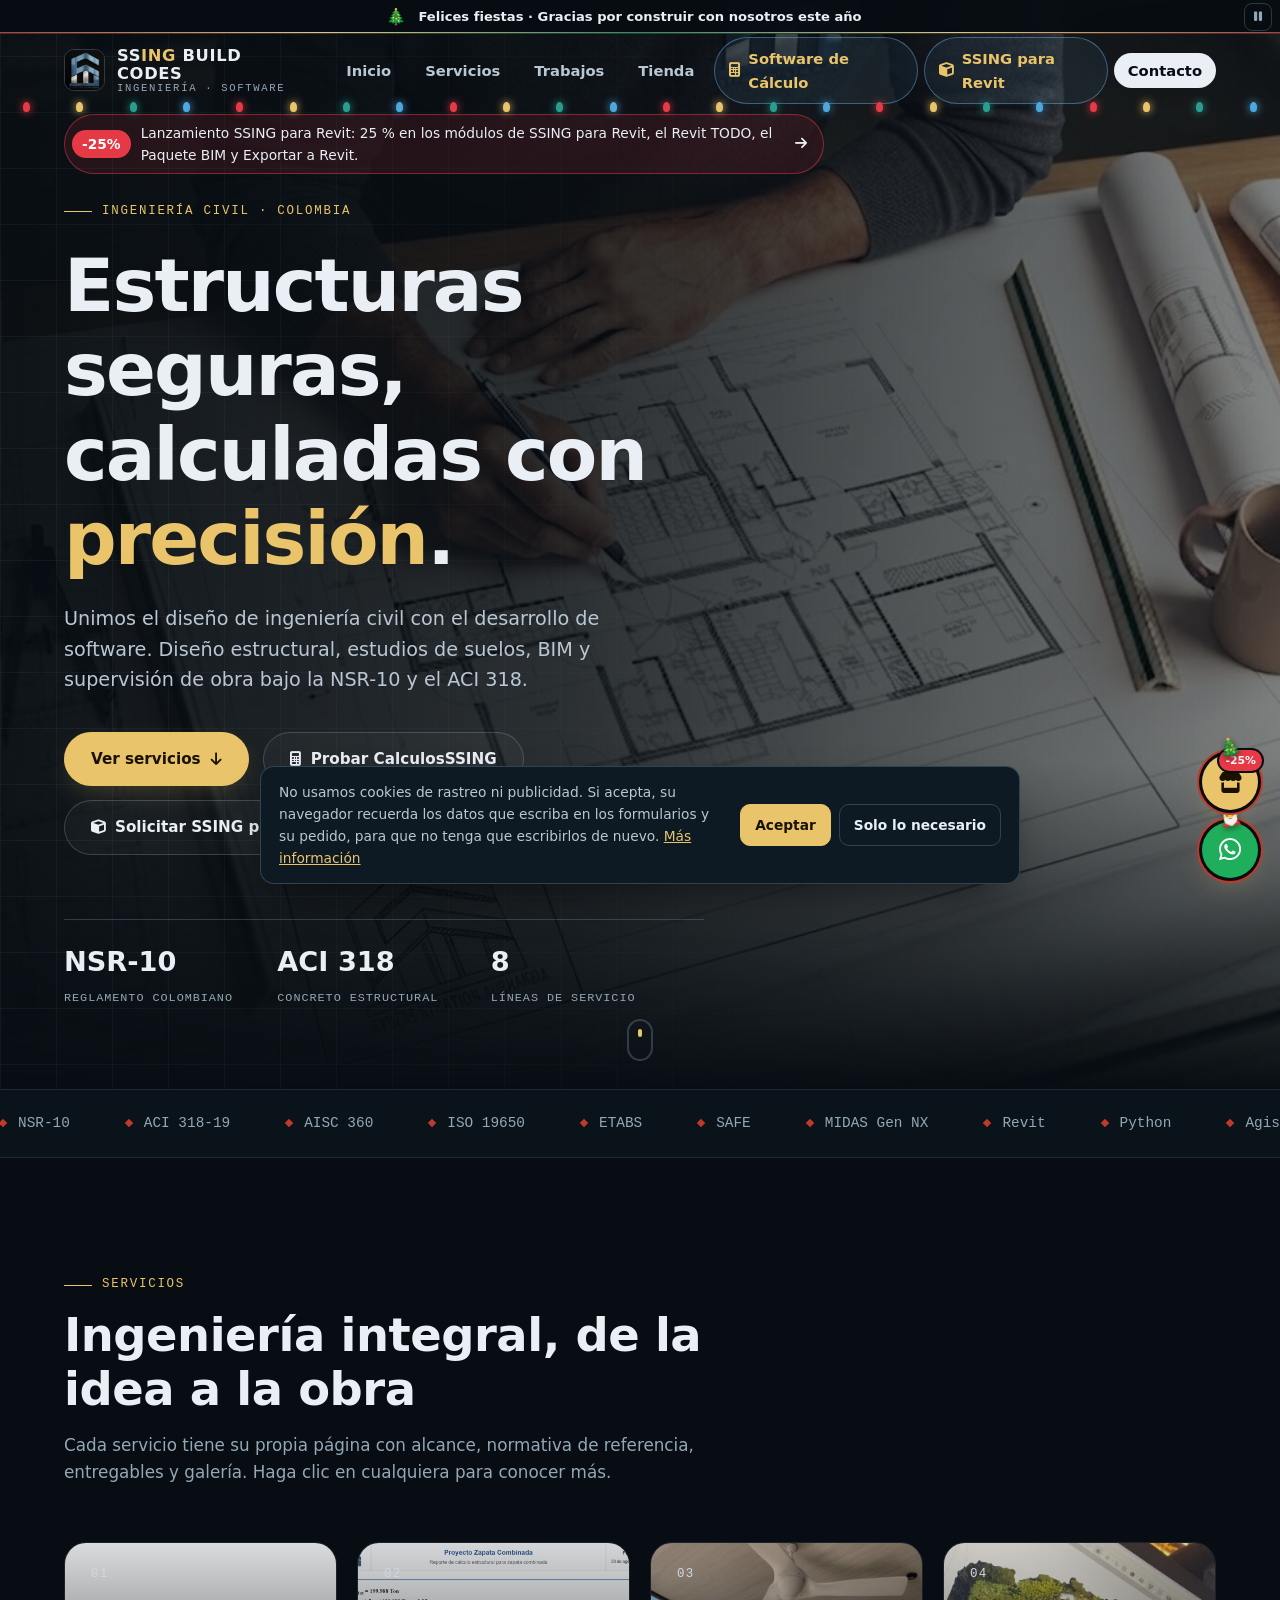
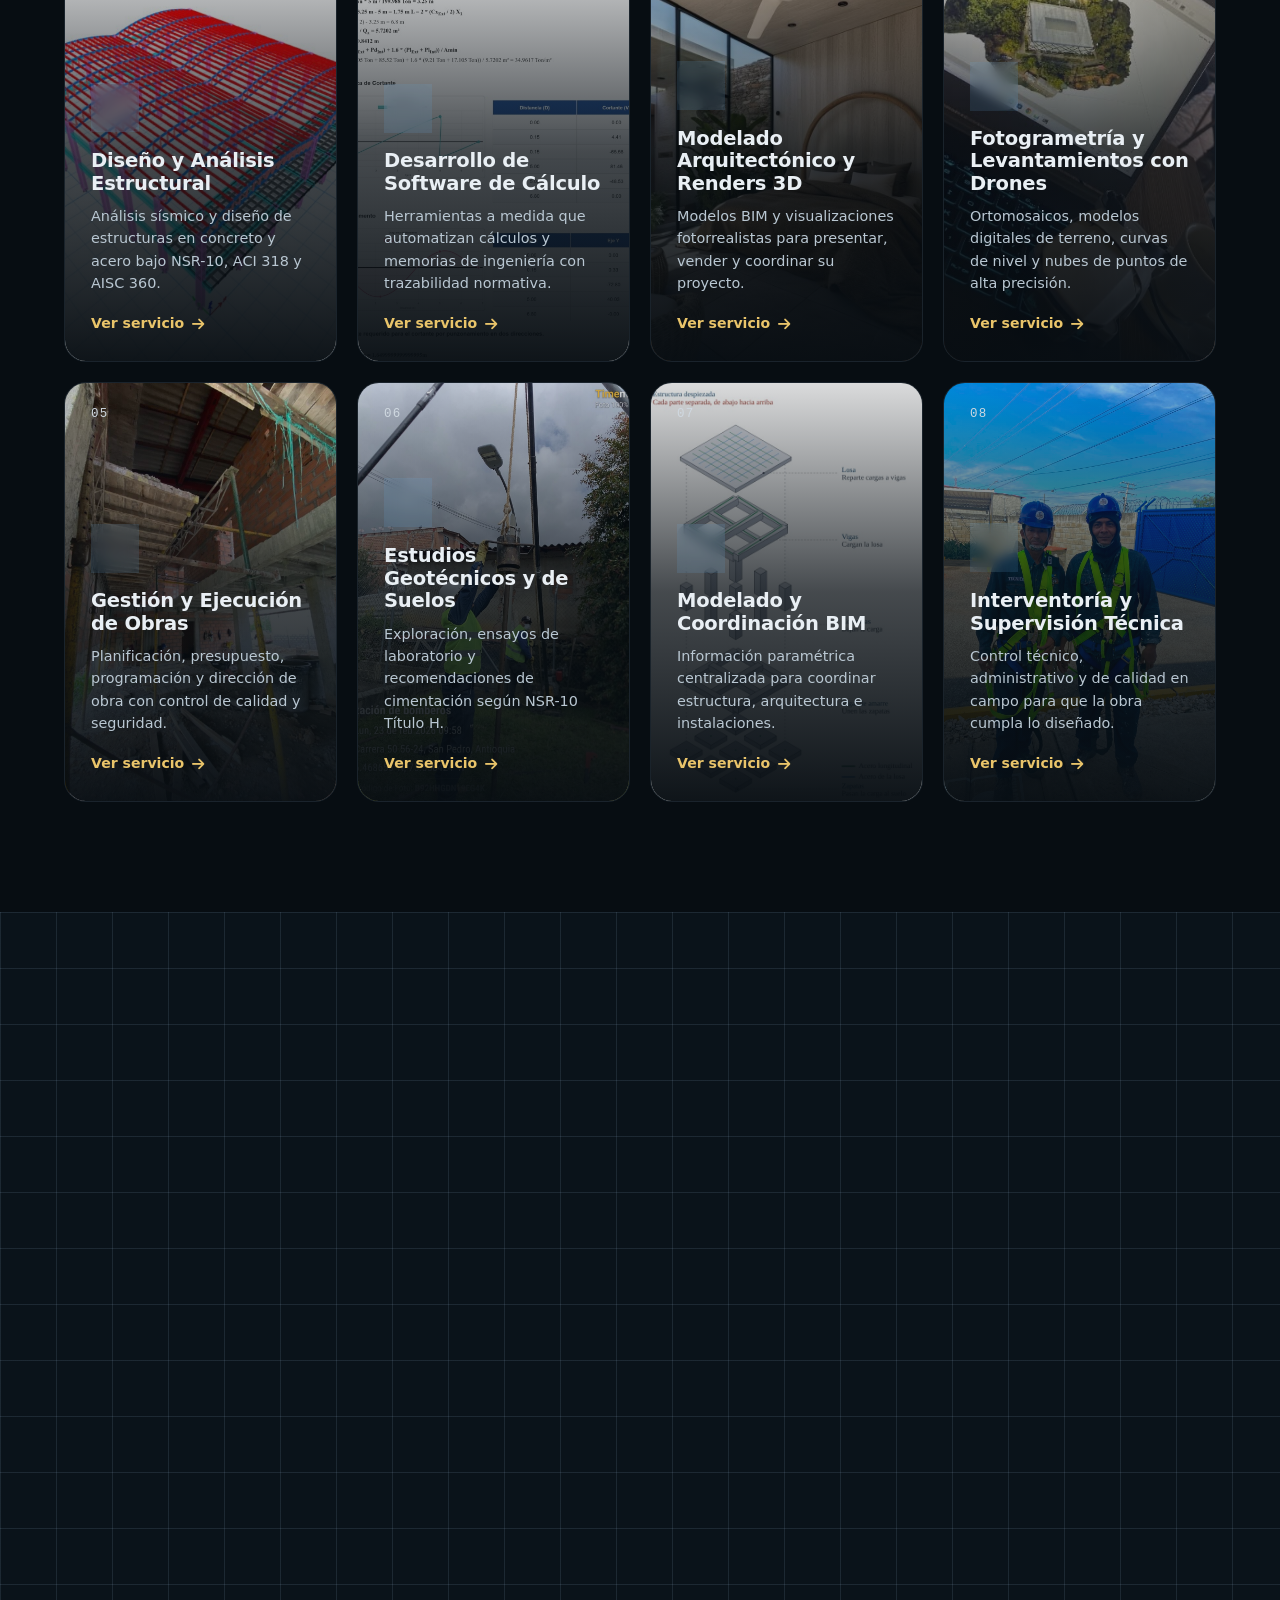
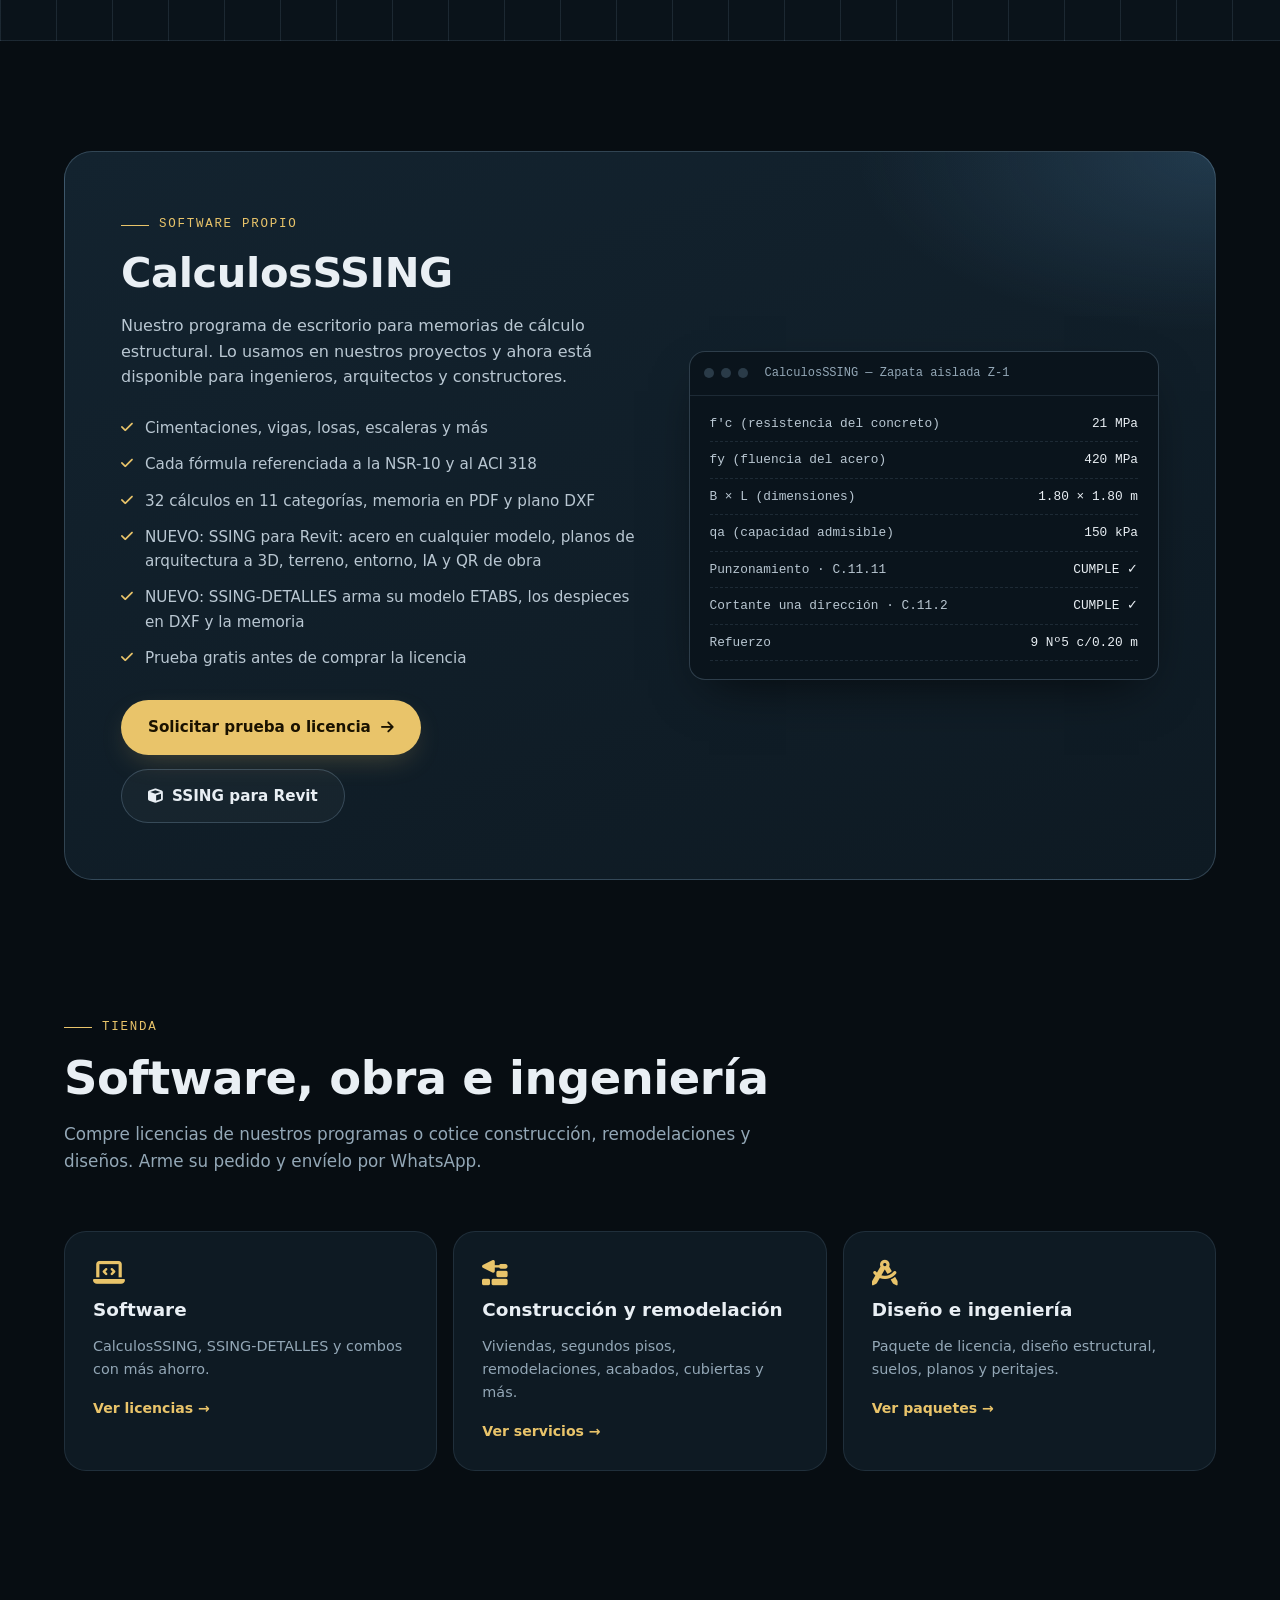
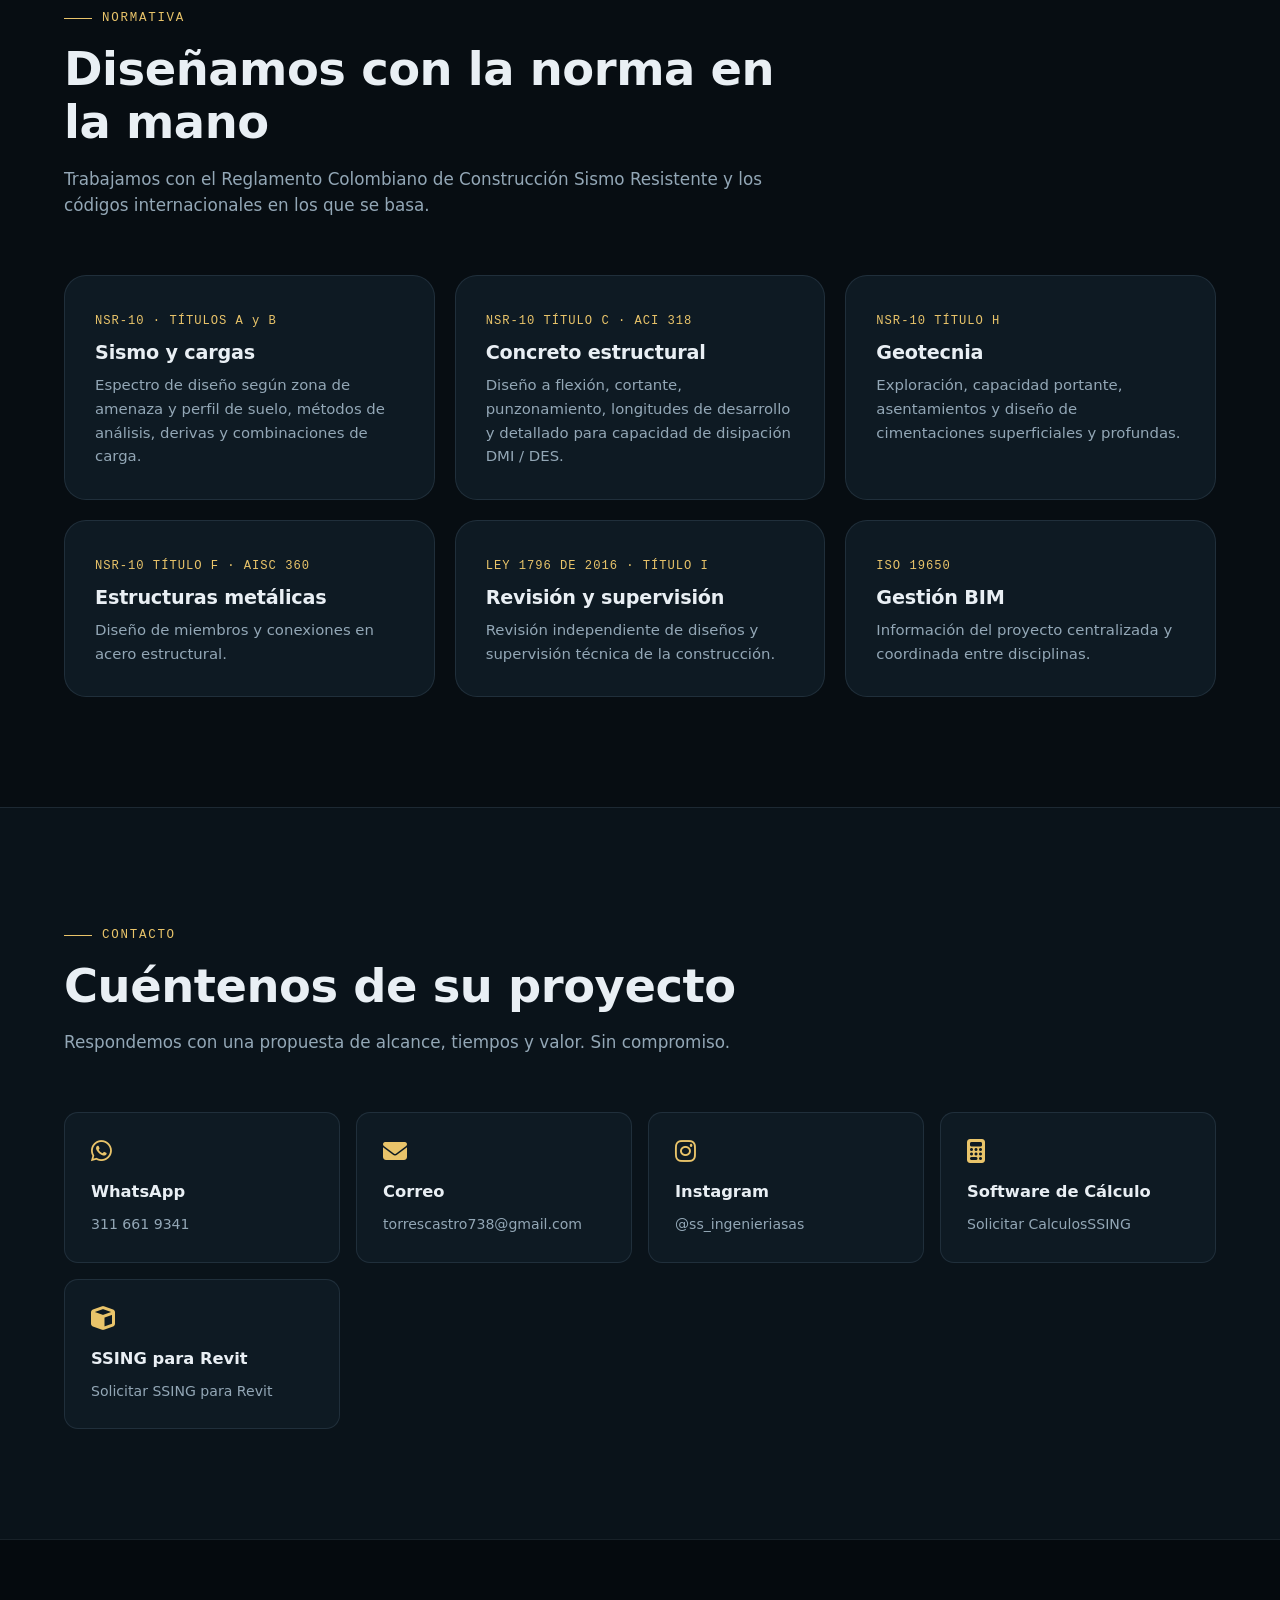
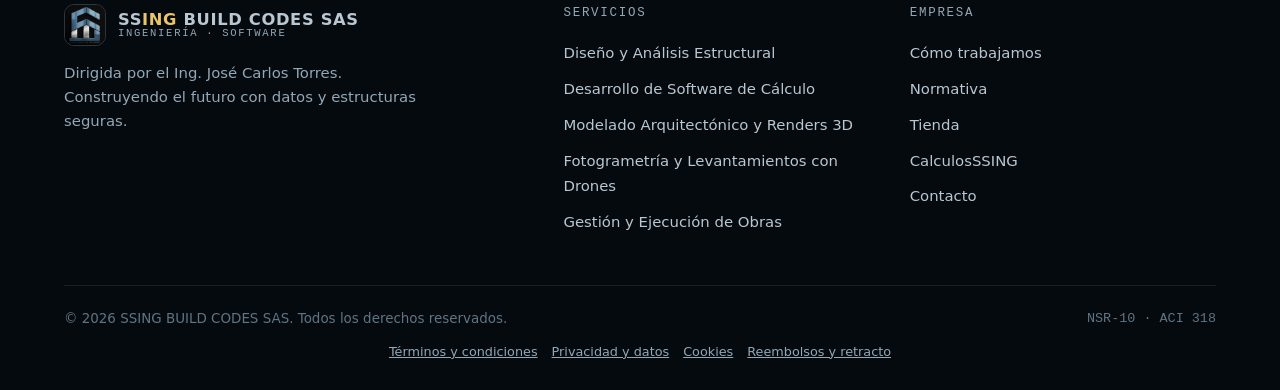
==== commit 8e73e78a: "Add files via upload" ====
--- a/index.html
+++ b/index.html
@@ -35,6 +35,7 @@
                 <li><a href="#trabajos">Trabajos</a></li>
                 <li><a href="tienda.html">Tienda</a></li>
                 <li><a href="software.html" target="_blank" rel="noopener" class="nav-software"><i class="fa-solid fa-calculator"></i> Software de Cálculo</a></li>
+                <li><a href="revit.html" target="_blank" rel="noopener" class="nav-software"><i class="fa-solid fa-cube"></i> SSING para Revit</a></li>
                 <li><a href="#contacto" class="nav-cta">Contacto</a></li>
             </ul>
         </div>
@@ -51,6 +52,7 @@
                 <div class="hero-actions reveal d3">
                     <a href="#servicios" class="btn btn-primary">Ver servicios <i class="fa-solid fa-arrow-down"></i></a>
                     <a href="software.html" target="_blank" rel="noopener" class="btn btn-ghost"><i class="fa-solid fa-calculator"></i> Probar CalculosSSING</a>
+                    <a href="revit.html" target="_blank" rel="noopener" class="btn btn-ghost"><i class="fa-solid fa-cube"></i> Solicitar SSING para Revit</a>
                 </div>
                 <div class="hero-stats reveal d3">
                     <div><strong>NSR-10</strong><span>Reglamento colombiano</span></div>
@@ -198,6 +200,7 @@
                 <a class="contact-card reveal d1" href="mailto:torrescastro738@gmail.com"><i class="fa-solid fa-envelope"></i><strong>Correo</strong><span>torrescastro738@gmail.com</span></a>
                 <a class="contact-card ig reveal d2" href="https://www.instagram.com/ss_ingenieriasas/" target="_blank" rel="noopener"><i class="fa-brands fa-instagram"></i><strong>Instagram</strong><span>@ss_ingenieriasas</span></a>
                 <a class="contact-card reveal d3" href="software.html" target="_blank" rel="noopener"><i class="fa-solid fa-calculator"></i><strong>Software de Cálculo</strong><span>Solicitar CalculosSSING</span></a>
+                <a class="contact-card reveal d3" href="revit.html" target="_blank" rel="noopener"><i class="fa-solid fa-cube"></i><strong>SSING para Revit</strong><span>Solicitar SSING para Revit</span></a>
             </div>
         </div>
     </section>
--- a/style.css
+++ b/style.css
@@ -404,6 +404,8 @@
 .video-frame.sin-video .video-empty { display: flex; }
 .video-frame.sin-video video { display: none; }
 .video-empty i { font-size: 2.6rem; color: var(--accent); }
+.sw-que-es h2 { font-size: 1.45rem; margin: 8px 0 12px; }
+.sw-que-es p { color: var(--soft); margin: 0 0 10px; line-height: 1.6; }
 .sw-features { margin-top: 26px; display: grid; grid-template-columns: repeat(2, minmax(0, 1fr)); gap: 12px; }
 .sw-features div { padding: 16px 18px; border: 1px solid var(--line); border-radius: var(--radius); background: var(--surface); font-size: 0.9rem; color: var(--soft); display: flex; gap: 12px; }
 .sw-features i { color: var(--accent); margin-top: 4px; }
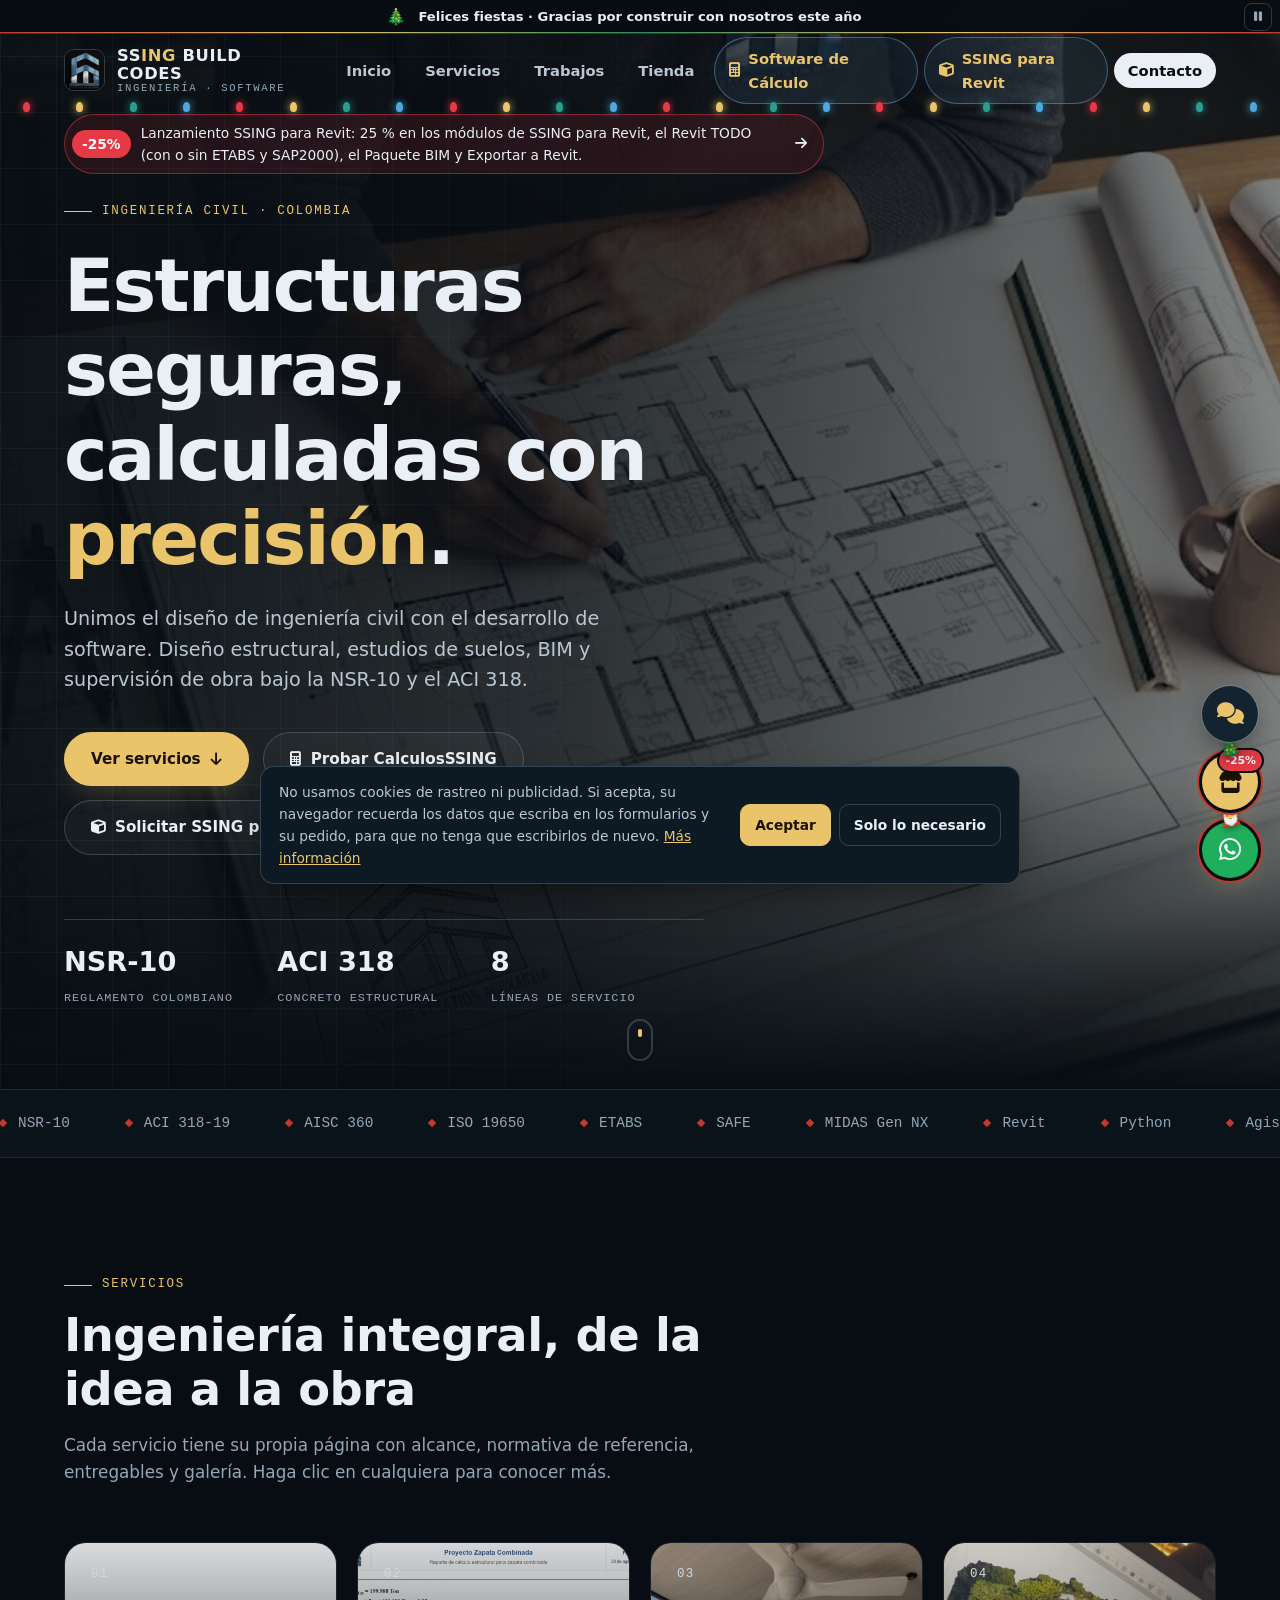
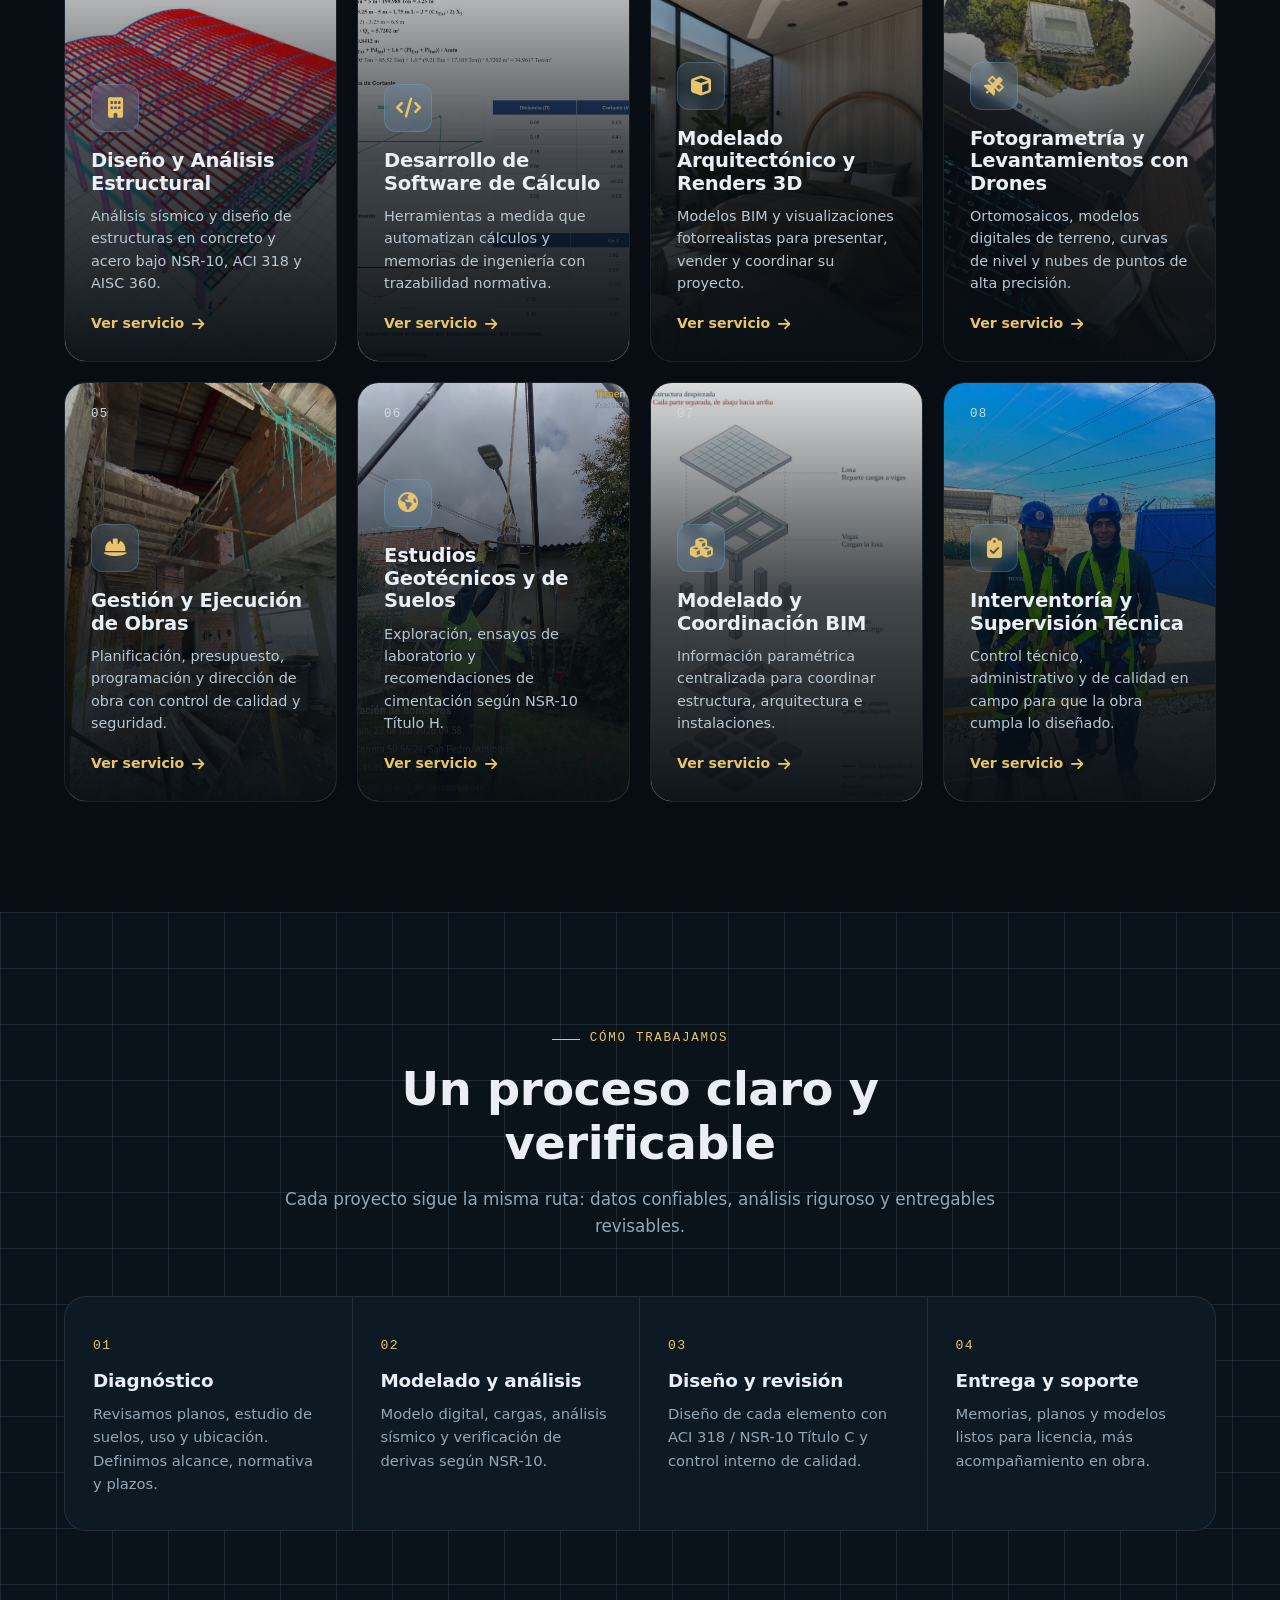
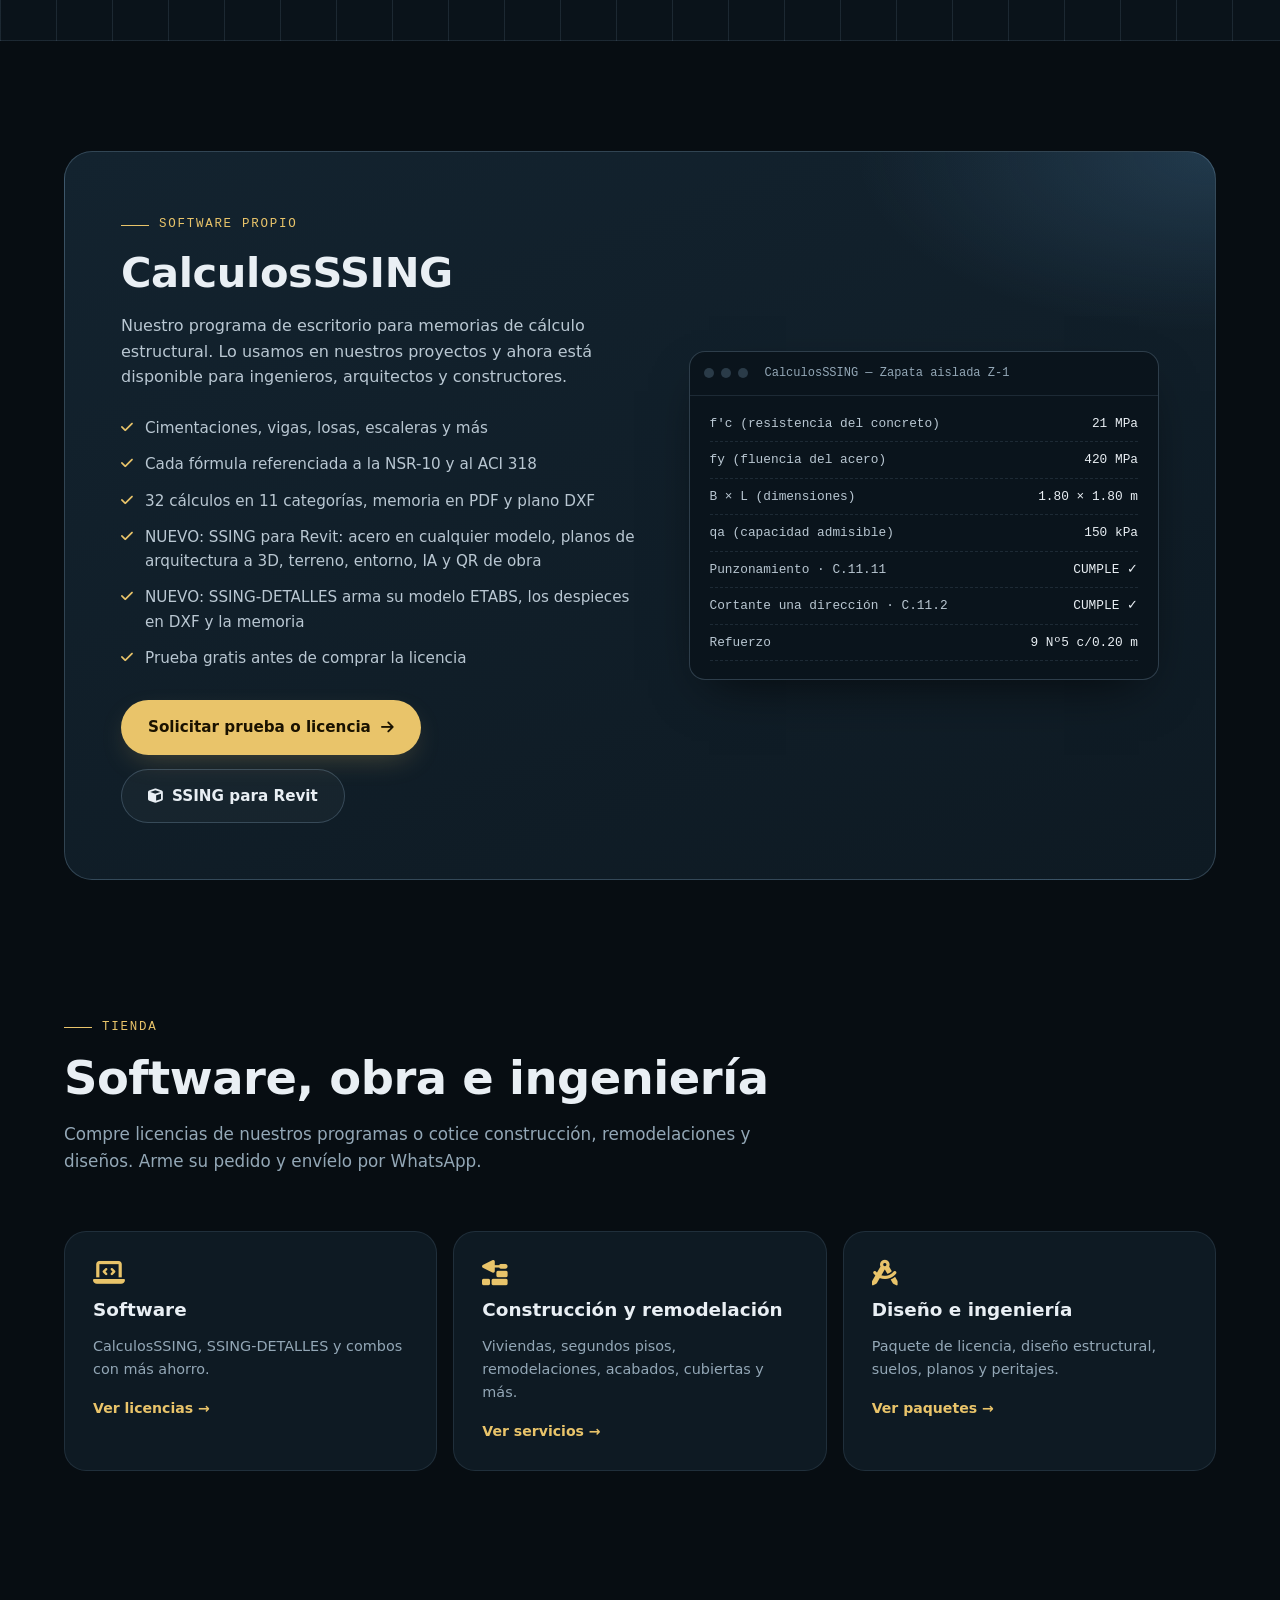
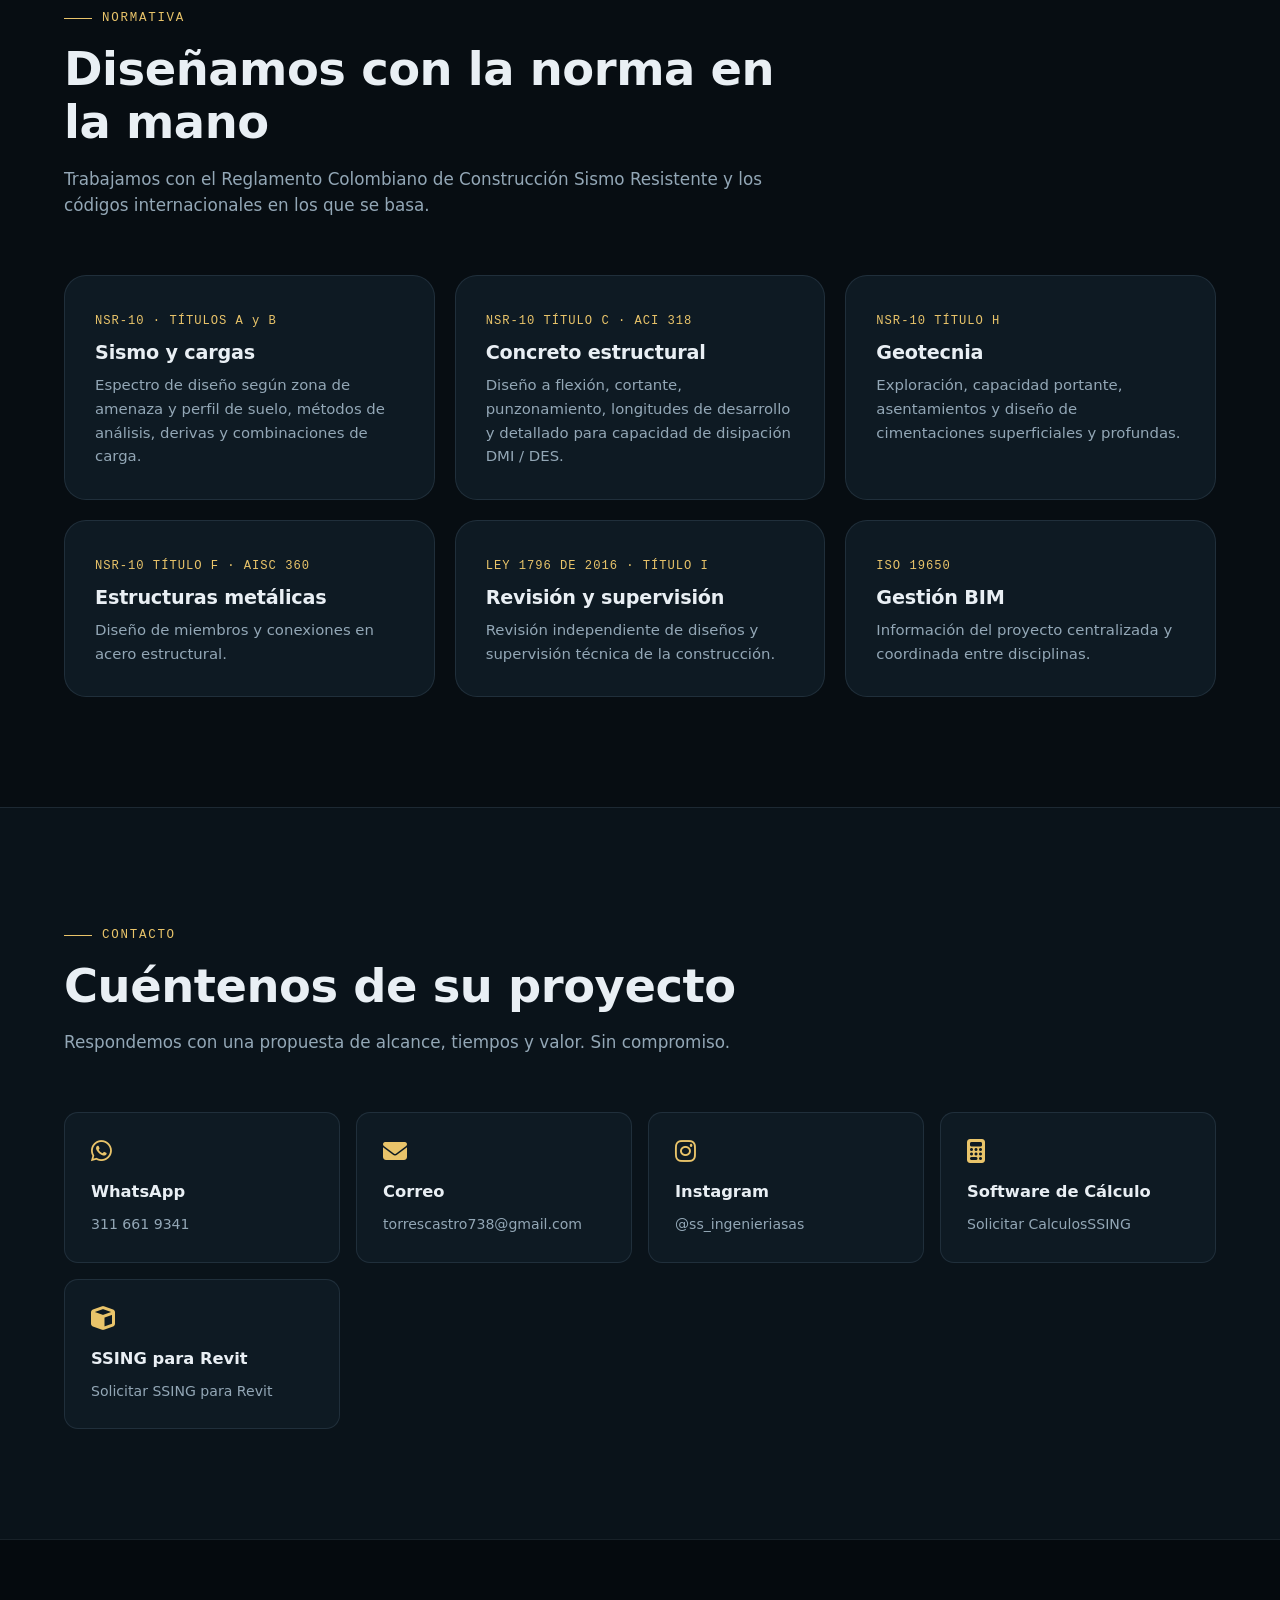
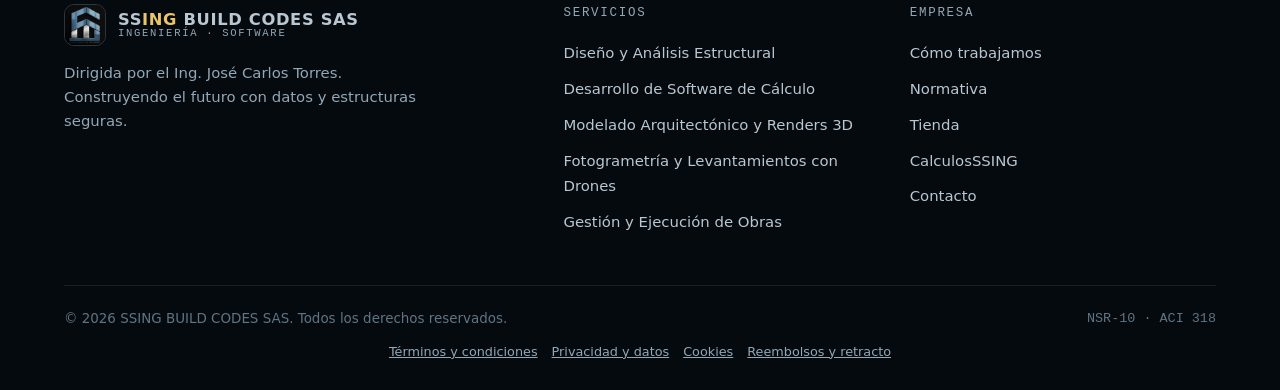
==== commit e2e452c7: "Add files via upload" ====
--- a/index.html
+++ b/index.html
@@ -259,5 +259,6 @@
     <script src="js/tienda.js?v=17"></script>
     <script src="js/main.js?v=7"></script>
     <script src="js/temas.js?v=7"></script>
+    <script src="js/asesor.js?v=5"></script>
 </body>
 </html>
